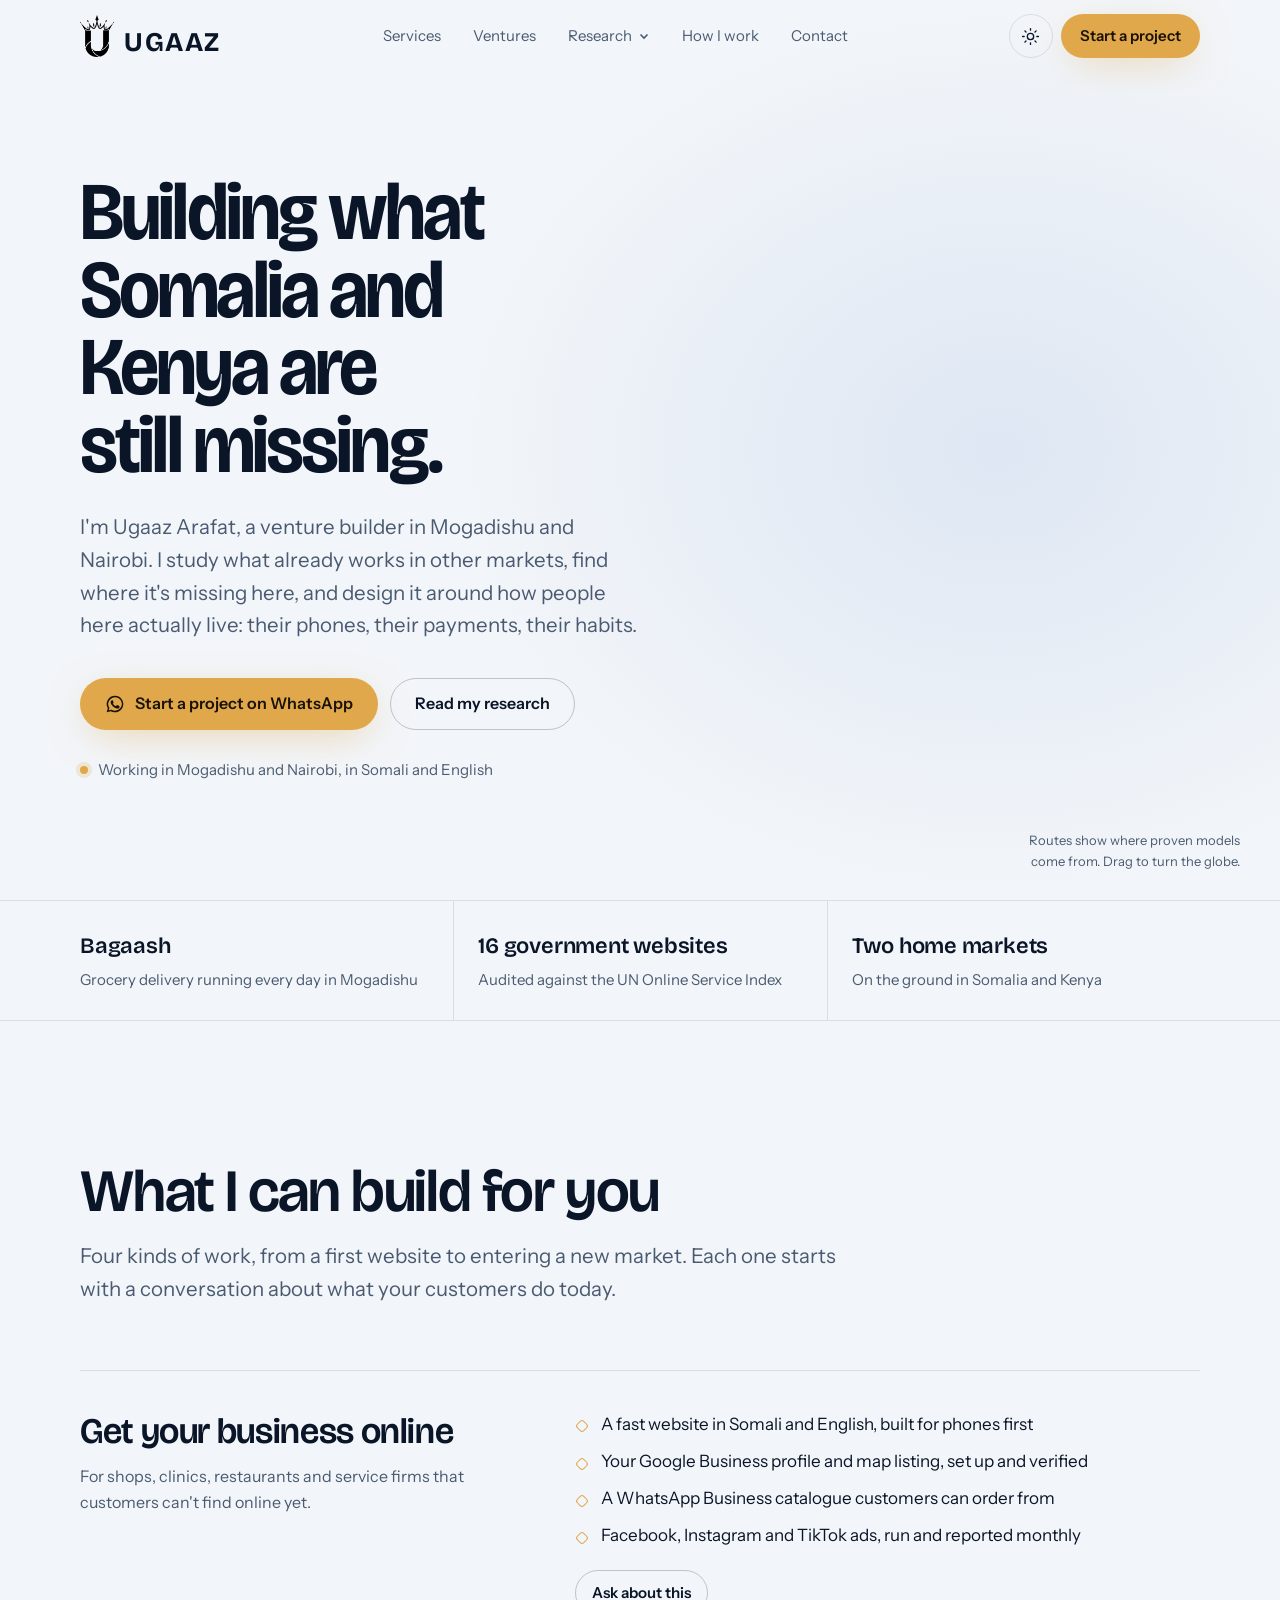
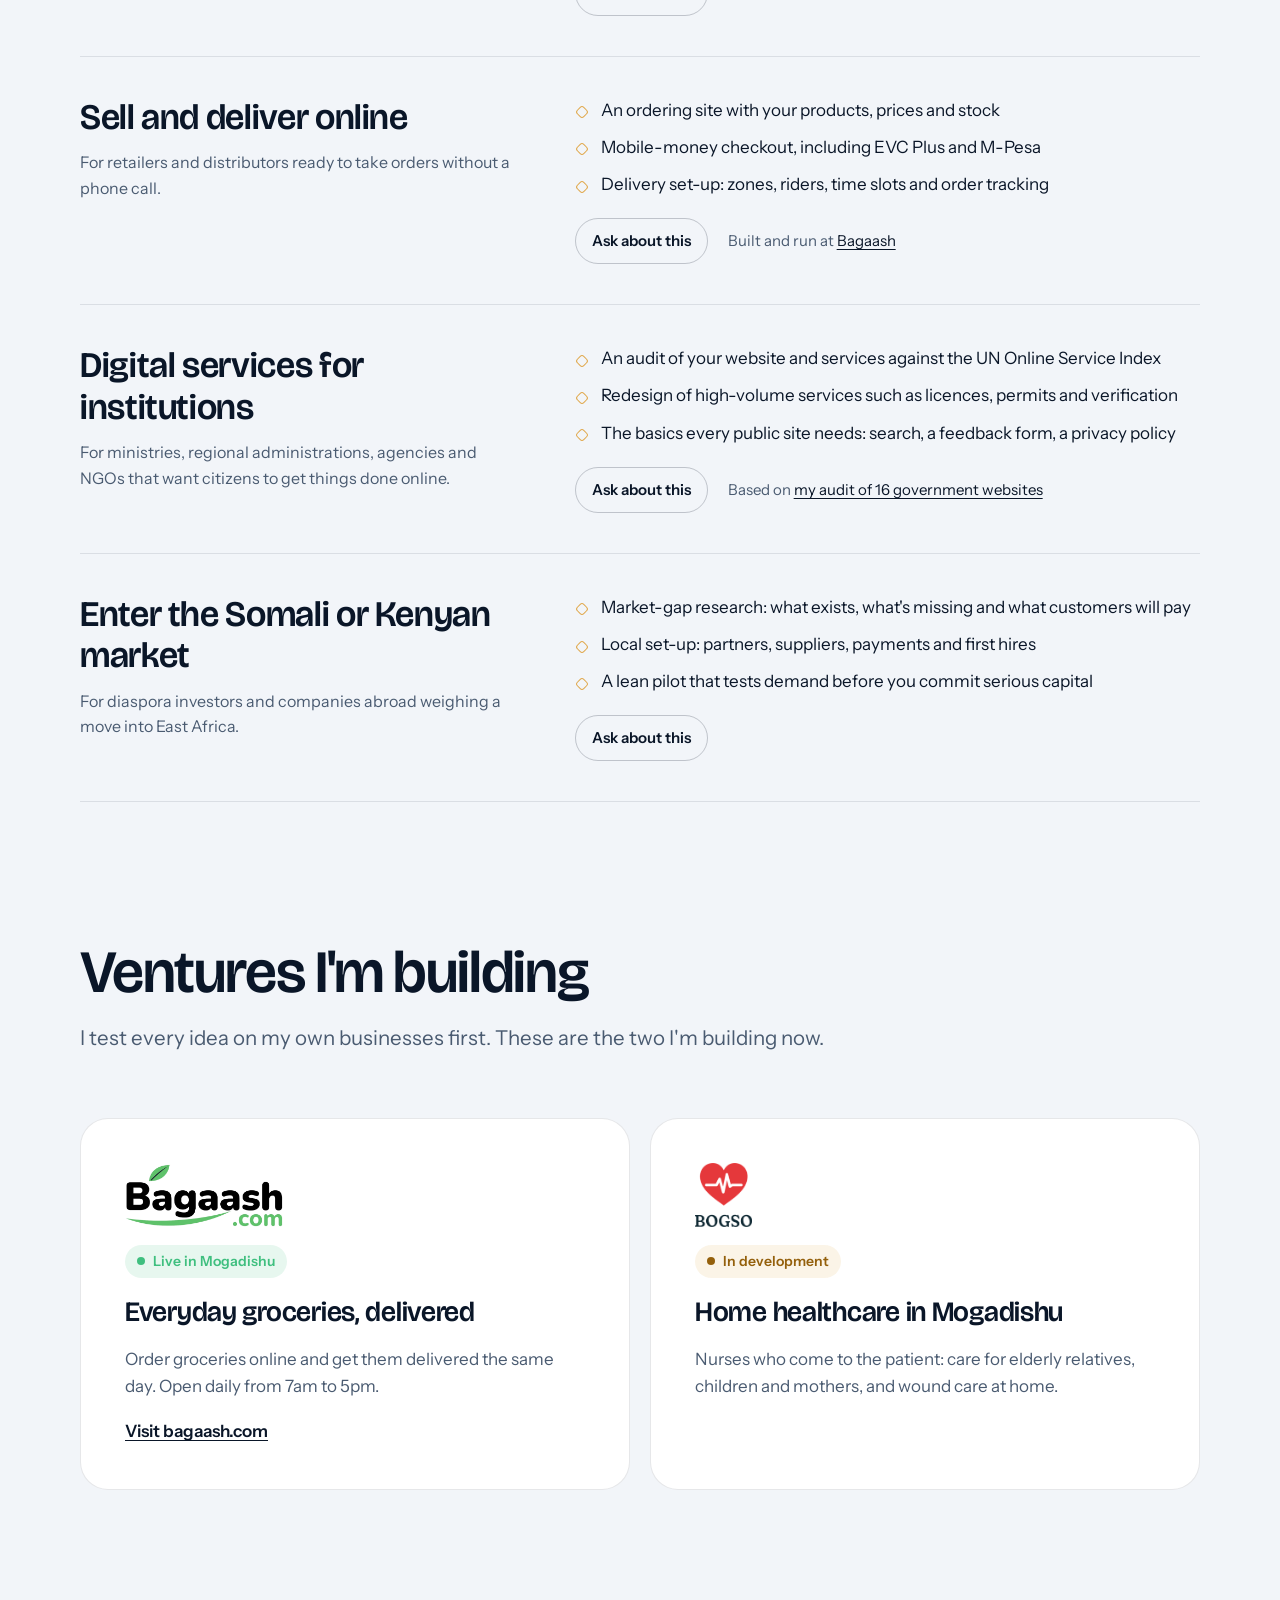
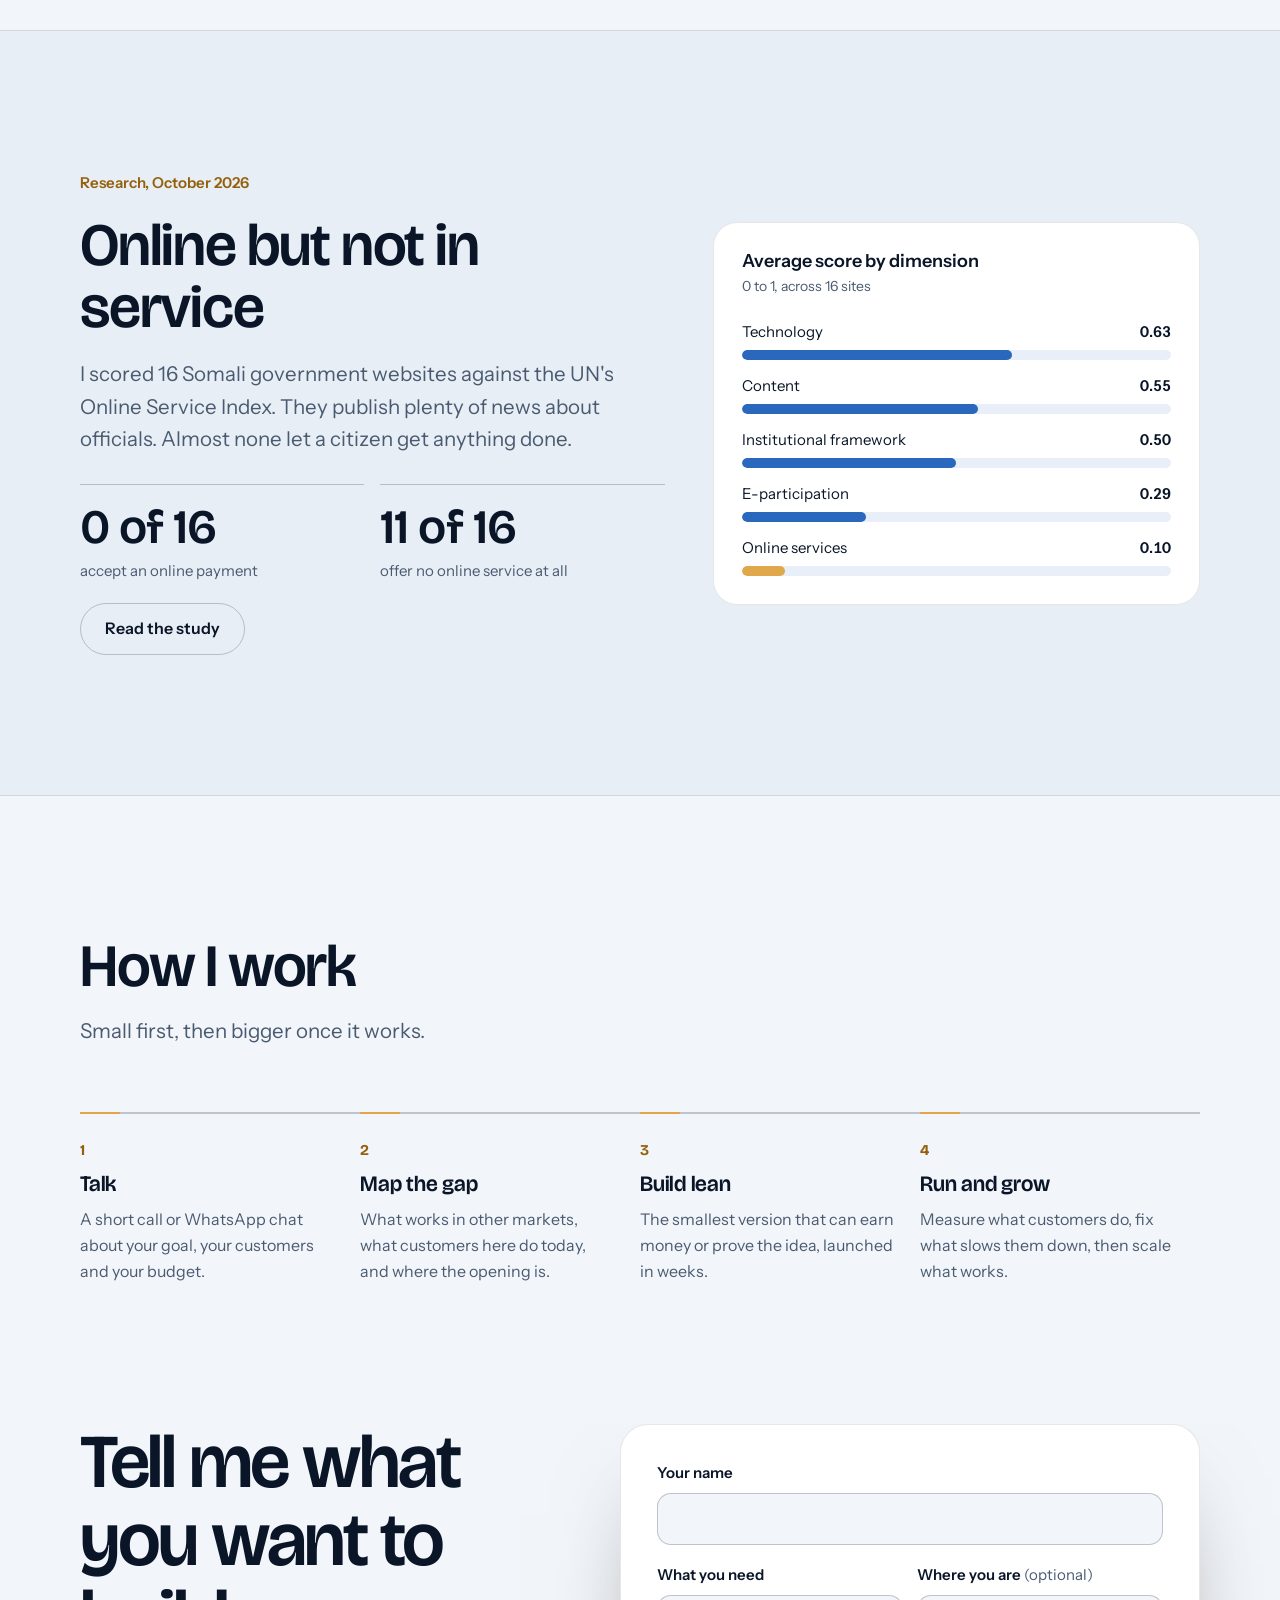
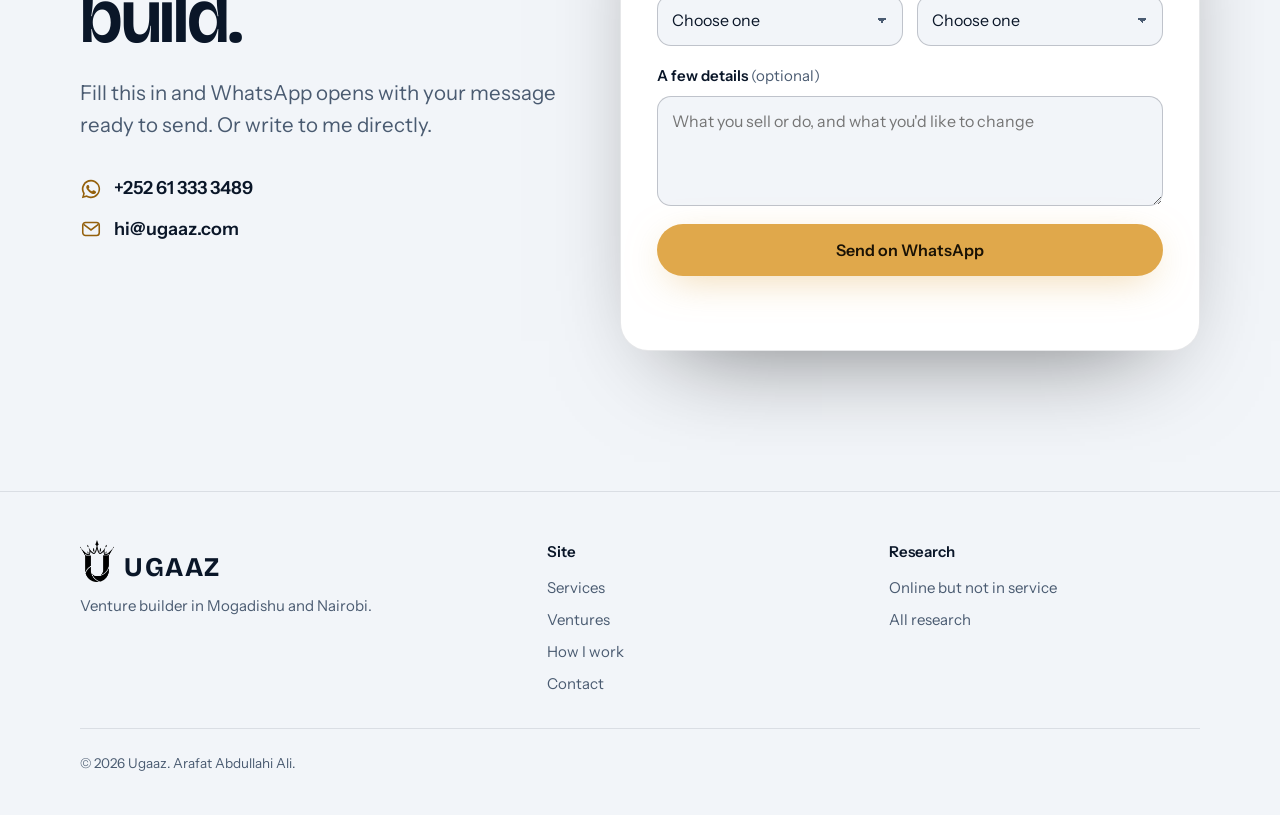
==== index.html @ 2503c441 "ugaaz.com v3: 3D globe landing with WhatsApp CTA and research section Built from scratch: Three.js g" ====
<!doctype html>
<html lang="en">
<head>
  <meta charset="utf-8">
  <meta name="viewport" content="width=device-width, initial-scale=1, viewport-fit=cover">
  <title>Ugaaz Arafat | Venture builder in Somalia and Kenya</title>
  <meta name="description" content="Ugaaz Arafat builds businesses and digital services for Somalia and Kenya: websites, online ordering and mobile-money payments, digital government and market entry. Based in Mogadishu and Nairobi.">
  <link rel="canonical" href="https://ugaaz.com/">
  <meta property="og:type" content="website">
  <meta property="og:url" content="https://ugaaz.com/">
  <meta property="og:title" content="Ugaaz Arafat | Venture builder in Somalia and Kenya">
  <meta property="og:description" content="Building what Somalia and Kenya are still missing.">
  <meta name="theme-color" content="#061224">
  <link rel="icon" href="assets/img/favicon.png" type="image/png">
  <link rel="apple-touch-icon" href="assets/img/apple-touch-icon.png">
  <script>try{var t=localStorage.getItem('ugaaz-theme');if(t==='light'||t==='dark')document.documentElement.dataset.theme=t}catch(e){}</script>
  <link rel="preconnect" href="https://fonts.googleapis.com">
  <link rel="preconnect" href="https://fonts.gstatic.com" crossorigin>
  <link href="https://fonts.googleapis.com/css2?family=Bricolage+Grotesque:opsz,wdth,wght@12..96,75..100,400..800&family=Instrument+Sans:wght@400;500;600&display=swap" rel="stylesheet">
  <link rel="stylesheet" href="assets/css/site.css">
  <link rel="stylesheet" href="assets/css/home.css">
  <link rel="modulepreload" href="assets/js/three.module.min.js">
  <script type="application/ld+json">
  {"@context":"https://schema.org","@type":"Person","name":"Arafat Abdullahi Ali","alternateName":"Ugaaz Arafat","url":"https://ugaaz.com/","email":"mailto:hi@ugaaz.com","jobTitle":"Venture builder","homeLocation":[{"@type":"City","name":"Mogadishu"},{"@type":"City","name":"Nairobi"}]}
  </script>
</head>
<body>
<a class="skip" href="#main">Skip to content</a>

<header class="top">
  <div class="wrap">
    <a class="brand" href="index.html" aria-label="Ugaaz home"><img src="assets/img/mark.png" alt="" width="34" height="43"><span>Ugaaz</span></a>
    <nav class="nav" aria-label="Main">
      <a href="index.html#services">Services</a>
      <a href="index.html#ventures">Ventures</a>
      <div class="dd">
        <button type="button" aria-expanded="false" aria-controls="dd-research">Research
          <svg viewBox="0 0 12 12" fill="none" stroke="currentColor" stroke-width="1.6" aria-hidden="true"><path d="M2.5 4.5 6 8l3.5-3.5"/></svg>
        </button>
        <div class="dd-panel" id="dd-research">
          <a href="research/online-but-not-in-service.html"><strong>Online but not in service</strong><span>How 16 Somali government websites score on the UN framework</span></a>
          <hr>
          <a href="research/index.html"><strong>All research</strong><span>Studies, data and method notes</span></a>
        </div>
      </div>
      <a href="index.html#process">How I work</a>
      <a href="index.html#contact">Contact</a>
      <a class="btn btn-gold mobile-cta" href="#" data-wa>Start a project on WhatsApp</a>
    </nav>
    <div class="top-actions">
      <button class="icon-btn" type="button" data-theme-toggle aria-label="Switch theme">
        <svg class="theme-moon" viewBox="0 0 24 24" fill="none" stroke="currentColor" stroke-width="1.7" stroke-linecap="round" aria-hidden="true"><path d="M20 14.5A8 8 0 0 1 9.5 4a8 8 0 1 0 10.5 10.5Z"/></svg>
        <svg class="theme-sun" viewBox="0 0 24 24" fill="none" stroke="currentColor" stroke-width="1.7" stroke-linecap="round" aria-hidden="true"><circle cx="12" cy="12" r="4"/><path d="M12 2v2M12 20v2M4.9 4.9l1.4 1.4M17.7 17.7l1.4 1.4M2 12h2M20 12h2M4.9 19.1l1.4-1.4M17.7 6.3l1.4-1.4"/></svg>
      </button>
      <a class="btn btn-gold" href="#" data-wa>Start a project</a>
      <button class="icon-btn menu-btn" type="button" aria-label="Open menu" aria-expanded="false">
        <svg viewBox="0 0 24 24" fill="none" stroke="currentColor" stroke-width="1.7" stroke-linecap="round" aria-hidden="true"><path d="M4 8h16M4 16h16"/></svg>
      </button>
    </div>
  </div>
</header>

<main id="main">
  <section class="hero" aria-labelledby="hero-title">
    <div class="wrap">
      <div class="hero-copy">
        <h1 id="hero-title">Building what Somalia and Kenya are still missing.</h1>
        <p class="lede">I'm Ugaaz Arafat, a venture builder in Mogadishu and Nairobi. I study what already works in other markets, find where it's missing here, and design it around how people here actually live: their phones, their payments, their habits.</p>
        <div class="hero-cta">
          <a class="btn btn-gold" href="#" data-wa="Asc Ugaaz, I'd like to start a project.">
            <svg viewBox="0 0 24 24" fill="currentColor" aria-hidden="true"><path d="M12 2a10 10 0 0 0-8.6 15.1L2 22l5-1.3A10 10 0 1 0 12 2Zm0 18.2a8.2 8.2 0 0 1-4.2-1.2l-.3-.2-3 .8.8-2.9-.2-.3A8.2 8.2 0 1 1 12 20.2Zm4.5-6.1c-.2-.1-1.5-.7-1.7-.8-.2-.1-.4-.1-.6.1l-.8 1c-.1.2-.3.2-.5.1a6.7 6.7 0 0 1-3.3-2.9c-.3-.4.3-.4.7-1.4.1-.2 0-.3 0-.4l-.8-1.8c-.2-.5-.4-.4-.6-.4h-.5a1 1 0 0 0-.7.3 3 3 0 0 0-.9 2.2 5.2 5.2 0 0 0 1.1 2.7 11.8 11.8 0 0 0 4.5 4c1.7.7 2.3.8 3.2.6a2.7 2.7 0 0 0 1.8-1.2 2.2 2.2 0 0 0 .1-1.3c0-.1-.2-.2-.4-.3Z"/></svg>
            Start a project on WhatsApp
          </a>
          <a class="btn btn-ghost" href="research/index.html">Read my research</a>
        </div>
        <p class="hero-meta"><span class="dot" aria-hidden="true"></span>Working in Mogadishu and Nairobi, in Somali and English</p>
      </div>
    </div>
    <div class="globe-stage" data-globe>
      <canvas aria-label="Globe showing routes from Dubai, Dhaka, London, Istanbul, Kigali, Guangzhou and Mumbai into Mogadishu and Nairobi" role="img"></canvas>
      <div class="globe-labels" aria-hidden="true"></div>
    </div>
    <p class="globe-hint">Routes show where proven models come from. Drag to turn the globe.</p>
  </section>

  <section class="proof" aria-label="At a glance">
    <div class="wrap">
      <div class="proof-item"><strong>Bagaash</strong><span>Grocery delivery running every day in Mogadishu</span></div>
      <div class="proof-item"><strong>16 government websites</strong><span>Audited against the UN Online Service Index</span></div>
      <div class="proof-item"><strong>Two home markets</strong><span>On the ground in Somalia and Kenya</span></div>
    </div>
  </section>

  <section class="sec" id="services" aria-labelledby="svc-title">
    <div class="wrap">
      <div class="sec-head">
        <h2 id="svc-title">What I can build for you</h2>
        <p class="lede">Four kinds of work, from a first website to entering a new market. Each one starts with a conversation about what your customers do today.</p>
      </div>
      <div class="services">
        <article class="svc">
          <div class="svc-title">
            <h3>Get your business online</h3>
            <p class="svc-for">For shops, clinics, restaurants and service firms that customers can't find online yet.</p>
          </div>
          <div class="svc-body">
            <ul>
              <li>A fast website in Somali and English, built for phones first</li>
              <li>Your Google Business profile and map listing, set up and verified</li>
              <li>A WhatsApp Business catalogue customers can order from</li>
              <li>Facebook, Instagram and TikTok ads, run and reported monthly</li>
            </ul>
            <div class="svc-foot">
              <a class="link-btn" href="#" data-wa="Asc Ugaaz, I'd like to get my business online.">Ask about this</a>
            </div>
          </div>
        </article>
        <article class="svc">
          <div class="svc-title">
            <h3>Sell and deliver online</h3>
            <p class="svc-for">For retailers and distributors ready to take orders without a phone call.</p>
          </div>
          <div class="svc-body">
            <ul>
              <li>An ordering site with your products, prices and stock</li>
              <li>Mobile-money checkout, including EVC Plus and M-Pesa</li>
              <li>Delivery set-up: zones, riders, time slots and order tracking</li>
            </ul>
            <div class="svc-foot">
              <a class="link-btn" href="#" data-wa="Asc Ugaaz, I'd like to start selling and delivering online.">Ask about this</a>
              <span class="svc-proof">Built and run at <a href="https://bagaash.com" target="_blank" rel="noopener">Bagaash</a></span>
            </div>
          </div>
        </article>
        <article class="svc">
          <div class="svc-title">
            <h3>Digital services for institutions</h3>
            <p class="svc-for">For ministries, regional administrations, agencies and NGOs that want citizens to get things done online.</p>
          </div>
          <div class="svc-body">
            <ul>
              <li>An audit of your website and services against the UN Online Service Index</li>
              <li>Redesign of high-volume services such as licences, permits and verification</li>
              <li>The basics every public site needs: search, a feedback form, a privacy policy</li>
            </ul>
            <div class="svc-foot">
              <a class="link-btn" href="#" data-wa="Asc Ugaaz, I'm writing about digital services for our institution.">Ask about this</a>
              <span class="svc-proof">Based on <a href="research/online-but-not-in-service.html">my audit of 16 government websites</a></span>
            </div>
          </div>
        </article>
        <article class="svc">
          <div class="svc-title">
            <h3>Enter the Somali or Kenyan market</h3>
            <p class="svc-for">For diaspora investors and companies abroad weighing a move into East Africa.</p>
          </div>
          <div class="svc-body">
            <ul>
              <li>Market-gap research: what exists, what's missing and what customers will pay</li>
              <li>Local set-up: partners, suppliers, payments and first hires</li>
              <li>A lean pilot that tests demand before you commit serious capital</li>
            </ul>
            <div class="svc-foot">
              <a class="link-btn" href="#" data-wa="Asc Ugaaz, I'm interested in entering the Somali or Kenyan market.">Ask about this</a>
            </div>
          </div>
        </article>
      </div>
    </div>
  </section>

  <section class="sec" id="ventures" aria-labelledby="ven-title" style="padding-top:0">
    <div class="wrap">
      <div class="sec-head">
        <h2 id="ven-title">Ventures I'm building</h2>
        <p class="lede">I test every idea on my own businesses first. These are the two I'm building now.</p>
      </div>
      <div class="ventures">
        <article class="venture">
          <div class="logo">
            <img class="logo-dark" src="assets/img/bagaash-dark.png" alt="Bagaash" width="160" height="64">
            <img class="logo-light" src="assets/img/bagaash-light.png" alt="Bagaash" width="158" height="64">
          </div>
          <span class="status live">Live in Mogadishu</span>
          <h3>Everyday groceries, delivered</h3>
          <p>Order groceries online and get them delivered the same day. Open daily from 7am to 5pm.</p>
          <a class="visit" href="https://bagaash.com" target="_blank" rel="noopener">Visit bagaash.com</a>
        </article>
        <article class="venture">
          <div class="logo">
            <img class="logo-dark" src="assets/img/bogso-dark.png" alt="Bogso" width="57" height="64">
            <img class="logo-light" src="assets/img/bogso-light.png" alt="Bogso" width="57" height="64">
          </div>
          <span class="status dev">In development</span>
          <h3>Home healthcare in Mogadishu</h3>
          <p>Nurses who come to the patient: care for elderly relatives, children and mothers, and wound care at home.</p>
        </article>
      </div>
    </div>
  </section>

  <section class="sec research-band" aria-labelledby="rb-title">
    <div class="wrap rb">
      <div class="rb-copy">
        <p class="kicker">Research, October 2026</p>
        <h2 id="rb-title">Online but not in service</h2>
        <p class="lede">I scored 16 Somali government websites against the UN's Online Service Index. They publish plenty of news about officials. Almost none let a citizen get anything done.</p>
        <div class="rb-facts">
          <div class="rb-fact"><b>0 of 16</b><span>accept an online payment</span></div>
          <div class="rb-fact"><b>11 of 16</b><span>offer no online service at all</span></div>
        </div>
        <div><a class="btn btn-ghost" href="research/online-but-not-in-service.html">Read the study</a></div>
      </div>
      <figure class="rb-chart" aria-labelledby="rb-chart-title">
        <h3 id="rb-chart-title">Average score by dimension</h3>
        <p class="sub">0 to 1, across 16 sites</p>
        <div class="bars">
          <div class="bar"><span>Technology</span><span class="val">0.63</span><div class="track"><div class="fill" style="--v:63%"></div></div></div>
          <div class="bar"><span>Content</span><span class="val">0.55</span><div class="track"><div class="fill" style="--v:55%"></div></div></div>
          <div class="bar"><span>Institutional framework</span><span class="val">0.50</span><div class="track"><div class="fill" style="--v:50%"></div></div></div>
          <div class="bar"><span>E-participation</span><span class="val">0.29</span><div class="track"><div class="fill" style="--v:29%"></div></div></div>
          <div class="bar low"><span>Online services</span><span class="val">0.10</span><div class="track"><div class="fill" style="--v:10%"></div></div></div>
        </div>
      </figure>
    </div>
  </section>

  <section class="sec" id="process" aria-labelledby="pr-title">
    <div class="wrap">
      <div class="sec-head">
        <h2 id="pr-title">How I work</h2>
        <p class="lede">Small first, then bigger once it works.</p>
      </div>
      <ol class="steps">
        <li><h3>Talk</h3><p>A short call or WhatsApp chat about your goal, your customers and your budget.</p></li>
        <li><h3>Map the gap</h3><p>What works in other markets, what customers here do today, and where the opening is.</p></li>
        <li><h3>Build lean</h3><p>The smallest version that can earn money or prove the idea, launched in weeks.</p></li>
        <li><h3>Run and grow</h3><p>Measure what customers do, fix what slows them down, then scale what works.</p></li>
      </ol>
    </div>
  </section>

  <section class="sec contact" id="contact" aria-labelledby="ct-title" style="padding-top:0">
    <div class="wrap contact-grid">
      <div>
        <h2 id="ct-title">Tell me what you want to build.</h2>
        <p class="lede">Fill this in and WhatsApp opens with your message ready to send. Or write to me directly.</p>
        <div class="direct">
          <a href="#" data-wa>
            <svg viewBox="0 0 24 24" fill="currentColor" aria-hidden="true"><path d="M12 2a10 10 0 0 0-8.6 15.1L2 22l5-1.3A10 10 0 1 0 12 2Zm0 18.2a8.2 8.2 0 0 1-4.2-1.2l-.3-.2-3 .8.8-2.9-.2-.3A8.2 8.2 0 1 1 12 20.2Zm4.5-6.1c-.2-.1-1.5-.7-1.7-.8-.2-.1-.4-.1-.6.1l-.8 1c-.1.2-.3.2-.5.1a6.7 6.7 0 0 1-3.3-2.9c-.3-.4.3-.4.7-1.4.1-.2 0-.3 0-.4l-.8-1.8c-.2-.5-.4-.4-.6-.4h-.5a1 1 0 0 0-.7.3 3 3 0 0 0-.9 2.2 5.2 5.2 0 0 0 1.1 2.7 11.8 11.8 0 0 0 4.5 4c1.7.7 2.3.8 3.2.6a2.7 2.7 0 0 0 1.8-1.2 2.2 2.2 0 0 0 .1-1.3c0-.1-.2-.2-.4-.3Z"/></svg>
            +252 61 333 3489
          </a>
          <a href="mailto:hi@ugaaz.com">
            <svg viewBox="0 0 24 24" fill="none" stroke="currentColor" stroke-width="1.7" aria-hidden="true"><rect x="3" y="5" width="18" height="14" rx="3"/><path d="m4 7 8 6 8-6"/></svg>
            hi@ugaaz.com
          </a>
        </div>
      </div>
      <form class="composer" data-composer novalidate>
        <div class="field">
          <label for="f-name">Your name</label>
          <input id="f-name" name="name" autocomplete="name" required>
        </div>
        <div class="row2">
          <div class="field">
            <label for="f-need">What you need</label>
            <select id="f-need" name="need" required>
              <option value="">Choose one</option>
              <option>Getting my business online</option>
              <option>Selling and delivering online</option>
              <option>Digital services for an institution</option>
              <option>Entering the Somali or Kenyan market</option>
              <option>Something else</option>
            </select>
          </div>
          <div class="field">
            <label for="f-where">Where you are <span class="opt">(optional)</span></label>
            <select id="f-where" name="where">
              <option value="">Choose one</option>
              <option>Mogadishu</option>
              <option>Elsewhere in Somalia</option>
              <option>Nairobi</option>
              <option>Elsewhere in Kenya</option>
              <option>Outside East Africa</option>
            </select>
          </div>
        </div>
        <div class="field">
          <label for="f-detail">A few details <span class="opt">(optional)</span></label>
          <textarea id="f-detail" name="detail" placeholder="What you sell or do, and what you'd like to change"></textarea>
        </div>
        <button class="btn btn-gold" type="submit">Send on WhatsApp</button>
        <p class="form-note" role="status" aria-live="polite"></p>
      </form>
    </div>
  </section>
</main>

<footer class="foot">
  <div class="wrap">
    <div>
      <a class="brand" href="index.html"><img src="assets/img/mark.png" alt="" width="34" height="43"><span>Ugaaz</span></a>
      <p>Venture builder in Mogadishu and Nairobi.</p>
    </div>
    <div>
      <h4>Site</h4>
      <ul><li><a href="index.html#services">Services</a></li><li><a href="index.html#ventures">Ventures</a></li><li><a href="index.html#process">How I work</a></li><li><a href="index.html#contact">Contact</a></li></ul>
    </div>
    <div>
      <h4>Research</h4>
      <ul><li><a href="research/online-but-not-in-service.html">Online but not in service</a></li><li><a href="research/index.html">All research</a></li></ul>
    </div>
    <p class="fine">&copy; <span data-year>2026</span> Ugaaz. Arafat Abdullahi Ali.</p>
  </div>
</footer>

<script src="assets/js/site.js"></script>
<script type="module" src="assets/js/globe.js"></script>
</body>
</html>
---- assets/css/site.css ----
/* ugaaz.com — shared styles */
:root {
  --bg: #061224;
  --bg-2: #0a1a31;
  --surface: #0e2240;
  --line: rgba(201, 211, 223, 0.14);
  --line-2: rgba(201, 211, 223, 0.28);
  --text: #eaf0f7;
  --muted: #93a4ba;
  --silver: #c9d3df;
  --blue: #4189dd;
  --blue-soft: rgba(65, 137, 221, 0.16);
  --gold: #e0a84b;
  --gold-ink: #e8b866;
  --on-gold: #1a1205;
  --mark-filter: none;
  --display: "Bricolage Grotesque", "Avenir Next", system-ui, sans-serif;
  --body: "Instrument Sans", system-ui, -apple-system, "Segoe UI", sans-serif;
  --wrap: 1200px;
  --gut: clamp(16px, 4vw, 40px);
  --ease: cubic-bezier(0.2, 0.8, 0.2, 1);
  color-scheme: dark;
}

:root[data-theme="light"] {
  --bg: #f2f5f9;
  --bg-2: #e8eef5;
  --surface: #ffffff;
  --line: rgba(10, 22, 40, 0.1);
  --line-2: rgba(10, 22, 40, 0.22);
  --text: #0a1628;
  --muted: #4a5b71;
  --silver: #5b6b80;
  --blue: #2a68bd;
  --blue-soft: rgba(42, 104, 189, 0.1);
  --gold: #e0a84b;
  --gold-ink: #94600c;
  --on-gold: #1a1205;
  --mark-filter: invert(1);
  color-scheme: light;
}

@media (prefers-color-scheme: light) {
  :root:not([data-theme="dark"]) {
    --bg: #f2f5f9;
    --bg-2: #e8eef5;
    --surface: #ffffff;
    --line: rgba(10, 22, 40, 0.1);
    --line-2: rgba(10, 22, 40, 0.22);
    --text: #0a1628;
    --muted: #4a5b71;
    --silver: #5b6b80;
    --blue: #2a68bd;
    --blue-soft: rgba(42, 104, 189, 0.1);
    --gold-ink: #94600c;
    --mark-filter: invert(1);
    color-scheme: light;
  }
}

*, *::before, *::after { box-sizing: border-box; }
html { -webkit-text-size-adjust: 100%; scroll-behavior: smooth; scroll-padding-top: 88px; }
body {
  margin: 0;
  background: var(--bg);
  color: var(--text);
  font-family: var(--body);
  font-size: 17px;
  line-height: 1.6;
  -webkit-font-smoothing: antialiased;
  overflow-x: hidden;
}
img, svg, canvas { display: block; max-width: 100%; }
a { color: inherit; }
button, input, select, textarea { font: inherit; color: inherit; }
:focus-visible { outline: 2px solid var(--gold); outline-offset: 3px; border-radius: 6px; }
::selection { background: var(--gold); color: var(--on-gold); }

.wrap { width: 100%; max-width: var(--wrap); margin-inline: auto; padding-inline: var(--gut); }
.skip { position: absolute; left: -999px; top: 8px; background: var(--gold); color: var(--on-gold); padding: 8px 14px; border-radius: 8px; z-index: 100; }
.skip:focus { left: 12px; }

h1, h2, h3 { font-family: var(--display); font-weight: 600; line-height: 1.02; letter-spacing: -0.02em; margin: 0; font-variation-settings: "opsz" 96; }
h2 { font-size: clamp(34px, 5vw, 60px); }
h3 { font-size: clamp(22px, 2.4vw, 28px); line-height: 1.15; letter-spacing: -0.01em; }
p { margin: 0; }
.lede { font-size: clamp(18px, 1.6vw, 21px); color: var(--muted); max-width: 58ch; }

/* Buttons */
.btn {
  display: inline-flex; align-items: center; justify-content: center; gap: 10px;
  min-height: 52px; padding: 0 24px; border-radius: 999px;
  font-weight: 600; font-size: 16px; text-decoration: none; cursor: pointer;
  border: 1px solid transparent; transition: transform .25s var(--ease), background .25s, border-color .25s;
  white-space: nowrap;
}
.btn:active { transform: scale(.98); }
.btn-gold { background: var(--gold); color: var(--on-gold); box-shadow: 0 10px 40px -12px rgba(224, 168, 75, .6); }
.btn-gold:hover { background: #ebb860; }
.btn-ghost { border-color: var(--line-2); background: transparent; }
.btn-ghost:hover { border-color: var(--text); }
.btn svg { width: 20px; height: 20px; flex: none; }

/* Header */
.top {
  position: fixed; inset: 0 0 auto 0; z-index: 50;
  transition: background .3s, border-color .3s, backdrop-filter .3s;
  border-bottom: 1px solid transparent;
}
.top.scrolled { background: color-mix(in srgb, var(--bg) 82%, transparent); backdrop-filter: blur(14px); -webkit-backdrop-filter: blur(14px); border-color: var(--line); }
.top .wrap { display: flex; align-items: center; justify-content: space-between; height: 72px; gap: 16px; }
.brand { display: flex; align-items: flex-end; gap: 10px; text-decoration: none; font-family: var(--display); font-weight: 700; font-size: 27px; line-height: 1; letter-spacing: 0.06em; text-transform: uppercase; font-variation-settings: "opsz" 48, "wdth" 100; }
.brand img { width: 34px; height: auto; filter: var(--mark-filter); }
.brand span { padding-bottom: 1px; }
.nav { display: flex; align-items: center; gap: 4px; }
.nav > a:not(.btn), .nav .dd > button {
  text-decoration: none; padding: 10px 14px; border-radius: 999px; font-size: 15px; color: var(--muted);
  background: none; border: 0; cursor: pointer; display: inline-flex; align-items: center; gap: 6px;
}
.nav > a:not(.btn):hover, .nav .dd > button:hover, .nav a[aria-current="page"], .nav .dd.current > button { color: var(--text); }
.dd { position: relative; }
.dd > button svg { width: 12px; height: 12px; transition: transform .2s; }
.dd.open > button svg { transform: rotate(180deg); }
.dd-panel {
  position: absolute; top: calc(100% + 8px); left: 50%; transform: translateX(-50%);
  width: 340px; padding: 8px; border-radius: 18px; background: var(--surface); border: 1px solid var(--line);
  box-shadow: 0 30px 80px -30px rgba(0,0,0,.55); display: none;
}
.dd.open .dd-panel { display: block; }
.dd-panel a { display: block; padding: 12px 14px; border-radius: 12px; text-decoration: none; }
.dd-panel a:hover { background: var(--blue-soft); }
.dd-panel strong { display: block; font-weight: 600; font-size: 15px; line-height: 1.35; }
.dd-panel span { display: block; font-size: 13.5px; color: var(--muted); margin-top: 2px; }
.dd-panel hr { border: 0; border-top: 1px solid var(--line); margin: 6px 8px; }
.top-actions { display: flex; align-items: center; gap: 8px; }
.icon-btn { width: 44px; height: 44px; border-radius: 999px; border: 1px solid var(--line); background: transparent; display: grid; place-items: center; cursor: pointer; }
.icon-btn:hover { border-color: var(--line-2); }
.icon-btn svg { width: 19px; height: 19px; }
.theme-sun { display: none; }
:root[data-theme="light"] .theme-sun { display: block; }
:root[data-theme="light"] .theme-moon { display: none; }
@media (prefers-color-scheme: light) {
  :root:not([data-theme="dark"]) .theme-sun { display: block; }
  :root:not([data-theme="dark"]) .theme-moon { display: none; }
}
.top .btn { min-height: 44px; padding: 0 18px; font-size: 15px; }
.menu-btn { display: none; }

@media (max-width: 900px) {
  .nav { display: none; }
  .menu-btn { display: grid; }
  .top .btn-gold { display: none; }
  .nav.mobile-open {
    display: flex; flex-direction: column; align-items: stretch; gap: 0;
    position: fixed; inset: 72px 0 auto 0; padding: 12px var(--gut) 24px;
    background: var(--bg); border-bottom: 1px solid var(--line);
    max-height: calc(100dvh - 72px); overflow-y: auto;
  }
  .nav.mobile-open > a:not(.btn), .nav.mobile-open .dd > button { font-size: 19px; padding: 14px 4px; color: var(--text); border-radius: 0; border-bottom: 1px solid var(--line); width: 100%; justify-content: space-between; }
  .nav.mobile-open .dd-panel { position: static; transform: none; width: auto; box-shadow: none; border: 0; background: transparent; padding: 4px 0 8px; }
  .nav.mobile-open .mobile-cta { display: flex; margin-top: 18px; }
}
.nav .mobile-cta { display: none; }

/* Sections */
.sec { padding-block: clamp(80px, 11vw, 140px); }
.sec-head { display: grid; gap: 18px; margin-bottom: clamp(40px, 6vw, 64px); max-width: 760px; }

/* Footer */
.foot { border-top: 1px solid var(--line); padding-block: 48px 40px; color: var(--muted); font-size: 15px; }
.foot .wrap { display: grid; grid-template-columns: 1.4fr 1fr 1fr; gap: 32px; }
.foot h4 { margin: 0 0 12px; color: var(--text); font-size: 15px; font-weight: 600; }
.foot ul { list-style: none; margin: 0; padding: 0; display: grid; gap: 8px; }
.foot a { text-decoration: none; }
.foot a:hover { color: var(--text); }
.foot .brand { color: var(--text); margin-bottom: 12px; }
.foot .fine { grid-column: 1 / -1; padding-top: 24px; border-top: 1px solid var(--line); font-size: 13.5px; }
@media (max-width: 720px) { .foot .wrap { grid-template-columns: 1fr 1fr; } .foot .wrap > :first-child { grid-column: 1 / -1; } }

@media (prefers-reduced-motion: reduce) {
  html { scroll-behavior: auto; }
  *, *::before, *::after { animation-duration: .01ms !important; animation-iteration-count: 1 !important; transition-duration: .01ms !important; }
}
---- assets/css/home.css ----
/* Home page */
.hero { position: relative; min-height: 100svh; display: flex; align-items: center; padding-top: 72px; overflow: hidden; isolation: isolate; }
.hero::before {
  content: ""; position: absolute; inset: 0; z-index: -2;
  background:
    radial-gradient(60% 70% at 78% 50%, var(--blue-soft), transparent 70%),
    linear-gradient(180deg, transparent 70%, var(--bg));
}
.hero .wrap { position: relative; z-index: 2; }
.hero-copy { max-width: 560px; padding-block: 48px 64px; }
.hero h1 {
  font-size: clamp(46px, 6.4vw, 88px);
  line-height: 0.95;
  letter-spacing: -0.035em;
  font-variation-settings: "opsz" 96, "wdth" 92;
  font-weight: 650;
  text-wrap: balance;
}
.hero .lede { margin-top: 26px; }
.hero-cta { display: flex; flex-wrap: wrap; gap: 12px; margin-top: 36px; }
.hero-meta { margin-top: 28px; color: var(--muted); font-size: 15px; display: flex; align-items: center; gap: 10px; }
.hero-meta .dot { width: 8px; height: 8px; border-radius: 50%; background: var(--gold); box-shadow: 0 0 0 4px rgba(224,168,75,.2); flex: none; }

.globe-stage {
  position: absolute; z-index: 1;
  top: 50%; right: -13vw; transform: translateY(-50%);
  width: min(64vw, 980px); aspect-ratio: 1;
  cursor: grab;
}
.globe-stage.grabbing { cursor: grabbing; }
.globe-stage canvas { width: 100%; height: 100%; opacity: 0; transition: opacity 1.4s var(--ease); }
.globe-stage.globe-ready canvas { opacity: 1; }
.globe-labels { position: absolute; inset: 0; pointer-events: none; }
.globe-label { position: absolute; left: 0; top: 0; transition: opacity .4s; will-change: transform; }
.globe-label > span {
  position: absolute; top: -13px; white-space: nowrap;
  font-size: 13px; font-weight: 600; padding: 4px 10px; border-radius: 999px;
  background: color-mix(in srgb, var(--bg) 70%, transparent); border: 1px solid var(--line-2);
  backdrop-filter: blur(6px); -webkit-backdrop-filter: blur(6px);
}
.globe-label[data-side="right"] > span { left: 16px; }
.globe-label[data-side="left"] > span { right: 16px; }
.globe-hint { position: absolute; z-index: 2; right: var(--gut); bottom: 28px; font-size: 13px; color: var(--muted); max-width: 240px; text-align: right; }
.globe-off .globe-hint { display: none; }

@media (max-width: 900px) {
  .hero { display: block; min-height: 0; padding-top: 72px; }
  .hero-copy { padding-block: 40px 0; }
  .globe-stage { position: relative; top: auto; right: auto; transform: none; width: calc(100% + 2 * var(--gut)); max-width: 620px; margin: 8px auto 0; left: 0; }
  .globe-hint { position: static; text-align: center; margin: -8px auto 32px; max-width: none; padding-inline: var(--gut); }
}
@media (max-width: 900px) and (min-width: 0) {
  .globe-wrap { margin-inline: calc(-1 * var(--gut)); }
}

/* Proof strip */
.proof { border-block: 1px solid var(--line); }
.proof .wrap { display: grid; grid-template-columns: repeat(3, 1fr); }
.proof-item { padding: 28px 24px 28px 0; display: grid; gap: 4px; }
.proof-item + .proof-item { padding-left: 24px; border-left: 1px solid var(--line); }
.proof-item strong { font-family: var(--display); font-size: 22px; font-weight: 600; letter-spacing: -0.01em; }
.proof-item span { color: var(--muted); font-size: 15px; }
@media (max-width: 760px) {
  .proof .wrap { grid-template-columns: 1fr; }
  .proof-item, .proof-item + .proof-item { padding: 20px 0; border-left: 0; }
  .proof-item + .proof-item { border-top: 1px solid var(--line); }
}

/* Services */
.services { display: grid; }
.svc { display: grid; grid-template-columns: 5fr 7fr; gap: 24px 48px; padding-block: 40px; border-top: 1px solid var(--line); }
.svc:last-child { border-bottom: 1px solid var(--line); }
.svc-title { display: grid; gap: 12px; align-content: start; }
.svc-title h3 { font-size: clamp(26px, 3vw, 36px); }
.svc-for { color: var(--muted); font-size: 16px; max-width: 40ch; }
.svc-body { display: grid; gap: 20px; align-content: start; }
.svc-body ul { list-style: none; margin: 0; padding: 0; display: grid; gap: 10px; }
.svc-body li { position: relative; padding-left: 26px; }
.svc-body li::before { content: ""; position: absolute; left: 2px; top: .62em; width: 10px; height: 10px; border-radius: 3px; border: 1.5px solid var(--gold); transform: rotate(45deg); }
.svc-foot { display: flex; flex-wrap: wrap; align-items: center; gap: 12px 20px; }
.svc-proof { font-size: 15px; color: var(--muted); }
.svc-proof a { color: var(--text); text-underline-offset: 3px; }
.link-btn { display: inline-flex; align-items: center; gap: 8px; font-weight: 600; text-decoration: none; padding: 10px 16px; border-radius: 999px; border: 1px solid var(--line-2); font-size: 15px; }
.link-btn:hover { border-color: var(--gold); color: var(--gold-ink); }
.link-btn svg { width: 18px; height: 18px; }
@media (max-width: 820px) { .svc { grid-template-columns: 1fr; padding-block: 32px; } }

/* Ventures */
.ventures { display: grid; grid-template-columns: 1fr 1fr; gap: 20px; }
.venture {
  position: relative; display: grid; gap: 18px; align-content: start;
  padding: clamp(28px, 4vw, 44px); border-radius: 28px;
  background: var(--surface); border: 1px solid var(--line); overflow: hidden;
}
.venture .logo { height: 64px; display: flex; align-items: center; }
.venture .logo img { max-height: 64px; width: auto; }
.logo-light { display: none !important; }
:root[data-theme="light"] .logo-dark { display: none !important; }
:root[data-theme="light"] .logo-light { display: block !important; }
@media (prefers-color-scheme: light) {
  :root:not([data-theme="dark"]) .logo-dark { display: none !important; }
  :root:not([data-theme="dark"]) .logo-light { display: block !important; }
}
.status { display: inline-flex; align-items: center; gap: 8px; font-size: 14px; font-weight: 600; padding: 5px 12px; border-radius: 999px; width: fit-content; }
.status::before { content: ""; width: 8px; height: 8px; border-radius: 50%; background: currentColor; }
.status.live { color: #3fbf7f; background: rgba(63,191,127,.12); }
.status.dev { color: var(--gold-ink); background: rgba(224,168,75,.13); }
.venture p { color: var(--muted); max-width: 44ch; }
.venture a.visit { font-weight: 600; text-underline-offset: 3px; }
@media (max-width: 760px) { .ventures { grid-template-columns: 1fr; } }

/* Research band */
.research-band { background: var(--bg-2); border-block: 1px solid var(--line); }
.rb { display: grid; grid-template-columns: 6fr 5fr; gap: 48px; align-items: center; }
.rb-copy { display: grid; gap: 20px; }
.rb-copy .kicker { color: var(--gold-ink); font-weight: 600; font-size: 15px; }
.rb-facts { display: grid; grid-template-columns: 1fr 1fr; gap: 16px; margin-top: 8px; }
.rb-fact { padding: 18px 0 0; border-top: 1px solid var(--line-2); }
.rb-fact b { display: block; font-family: var(--display); font-size: clamp(36px, 4vw, 48px); line-height: 1; font-weight: 600; letter-spacing: -0.02em; }
.rb-fact span { display: block; color: var(--muted); font-size: 15px; margin-top: 8px; }
.rb-chart { margin: 0; padding: 28px; border-radius: 24px; background: var(--surface); border: 1px solid var(--line); }
.rb-chart h3 { font-size: 18px; font-family: var(--body); font-weight: 600; letter-spacing: 0; }
.rb-chart .sub { color: var(--muted); font-size: 14px; margin-top: 4px; }
.bars { display: grid; gap: 14px; margin-top: 22px; }
.bar { display: grid; grid-template-columns: 1fr auto; gap: 6px 12px; font-size: 15px; }
.bar .track { grid-column: 1 / -1; height: 10px; border-radius: 999px; background: var(--blue-soft); overflow: hidden; }
.bar .fill { height: 100%; border-radius: inherit; background: var(--blue); width: var(--v); }
.bar.low .fill { background: var(--gold); }
.bar .val { font-variant-numeric: tabular-nums; font-weight: 600; }
@media (max-width: 900px) { .rb { grid-template-columns: 1fr; } }

/* Process */
.steps { list-style: none; margin: 0; padding: 0; display: grid; grid-template-columns: repeat(4, 1fr); gap: 0; counter-reset: s; }
.steps li { counter-increment: s; padding: 24px 24px 0 0; border-top: 2px solid var(--line-2); position: relative; display: grid; gap: 10px; align-content: start; }
.steps li::before { content: counter(s); font-family: var(--display); font-size: 15px; font-weight: 700; color: var(--gold-ink); }
.steps li::after { content: ""; position: absolute; top: -2px; left: 0; width: 40px; height: 2px; background: var(--gold); }
.steps h3 { font-size: 22px; }
.steps p { color: var(--muted); font-size: 16px; }
@media (max-width: 900px) { .steps { grid-template-columns: 1fr 1fr; gap: 32px 24px; } }
@media (max-width: 520px) { .steps { grid-template-columns: 1fr; } }

/* Contact / composer */
.contact { position: relative; overflow: hidden; }
.contact-grid { display: grid; grid-template-columns: 5fr 6fr; gap: 56px; align-items: start; }
.contact h2 { font-size: clamp(40px, 6vw, 76px); letter-spacing: -0.03em; }
.contact .lede { margin-top: 20px; }
.direct { display: grid; gap: 12px; margin-top: 32px; }
.direct a { display: flex; align-items: center; gap: 12px; text-decoration: none; font-weight: 600; font-size: 18px; width: fit-content; }
.direct a:hover { color: var(--gold-ink); }
.direct svg { width: 22px; height: 22px; color: var(--gold-ink); }
.composer { padding: clamp(24px, 3.5vw, 36px); border-radius: 28px; background: var(--surface); border: 1px solid var(--line); display: grid; gap: 18px; box-shadow: 0 40px 100px -50px rgba(0,0,0,.6); }
.field { display: grid; gap: 8px; }
.field label { font-weight: 600; font-size: 15px; }
.field .opt { color: var(--muted); font-weight: 400; }
.field input, .field select, .field textarea {
  width: 100%; min-height: 50px; padding: 12px 14px; border-radius: 14px;
  background: var(--bg); border: 1px solid var(--line-2); font-size: 16px;
}
.field textarea { min-height: 110px; resize: vertical; }
.field select { appearance: none; background-image: linear-gradient(45deg, transparent 50%, var(--muted) 50%), linear-gradient(135deg, var(--muted) 50%, transparent 50%); background-position: calc(100% - 20px) 50%, calc(100% - 15px) 50%; background-size: 5px 5px; background-repeat: no-repeat; padding-right: 40px; }
.field input:focus, .field select:focus, .field textarea:focus { outline: none; border-color: var(--gold); box-shadow: 0 0 0 3px rgba(224,168,75,.2); }
.row2 { display: grid; grid-template-columns: 1fr 1fr; gap: 14px; }
.composer .btn { width: 100%; }
.form-note { font-size: 14px; color: var(--muted); min-height: 1.4em; }
.form-note.err { color: #ef6b5b; }
@media (max-width: 900px) { .contact-grid { grid-template-columns: 1fr; gap: 36px; } }
@media (max-width: 520px) { .row2 { grid-template-columns: 1fr; } }

/* One orchestrated entrance for the hero */
@media (prefers-reduced-motion: no-preference) {
  .hero-copy > * { opacity: 0; transform: translateY(14px); animation: rise .9s var(--ease) forwards; }
  .hero-copy > :nth-child(2) { animation-delay: .12s; }
  .hero-copy > :nth-child(3) { animation-delay: .24s; }
  .hero-copy > :nth-child(4) { animation-delay: .36s; }
}
@keyframes rise { to { opacity: 1; transform: none; } }
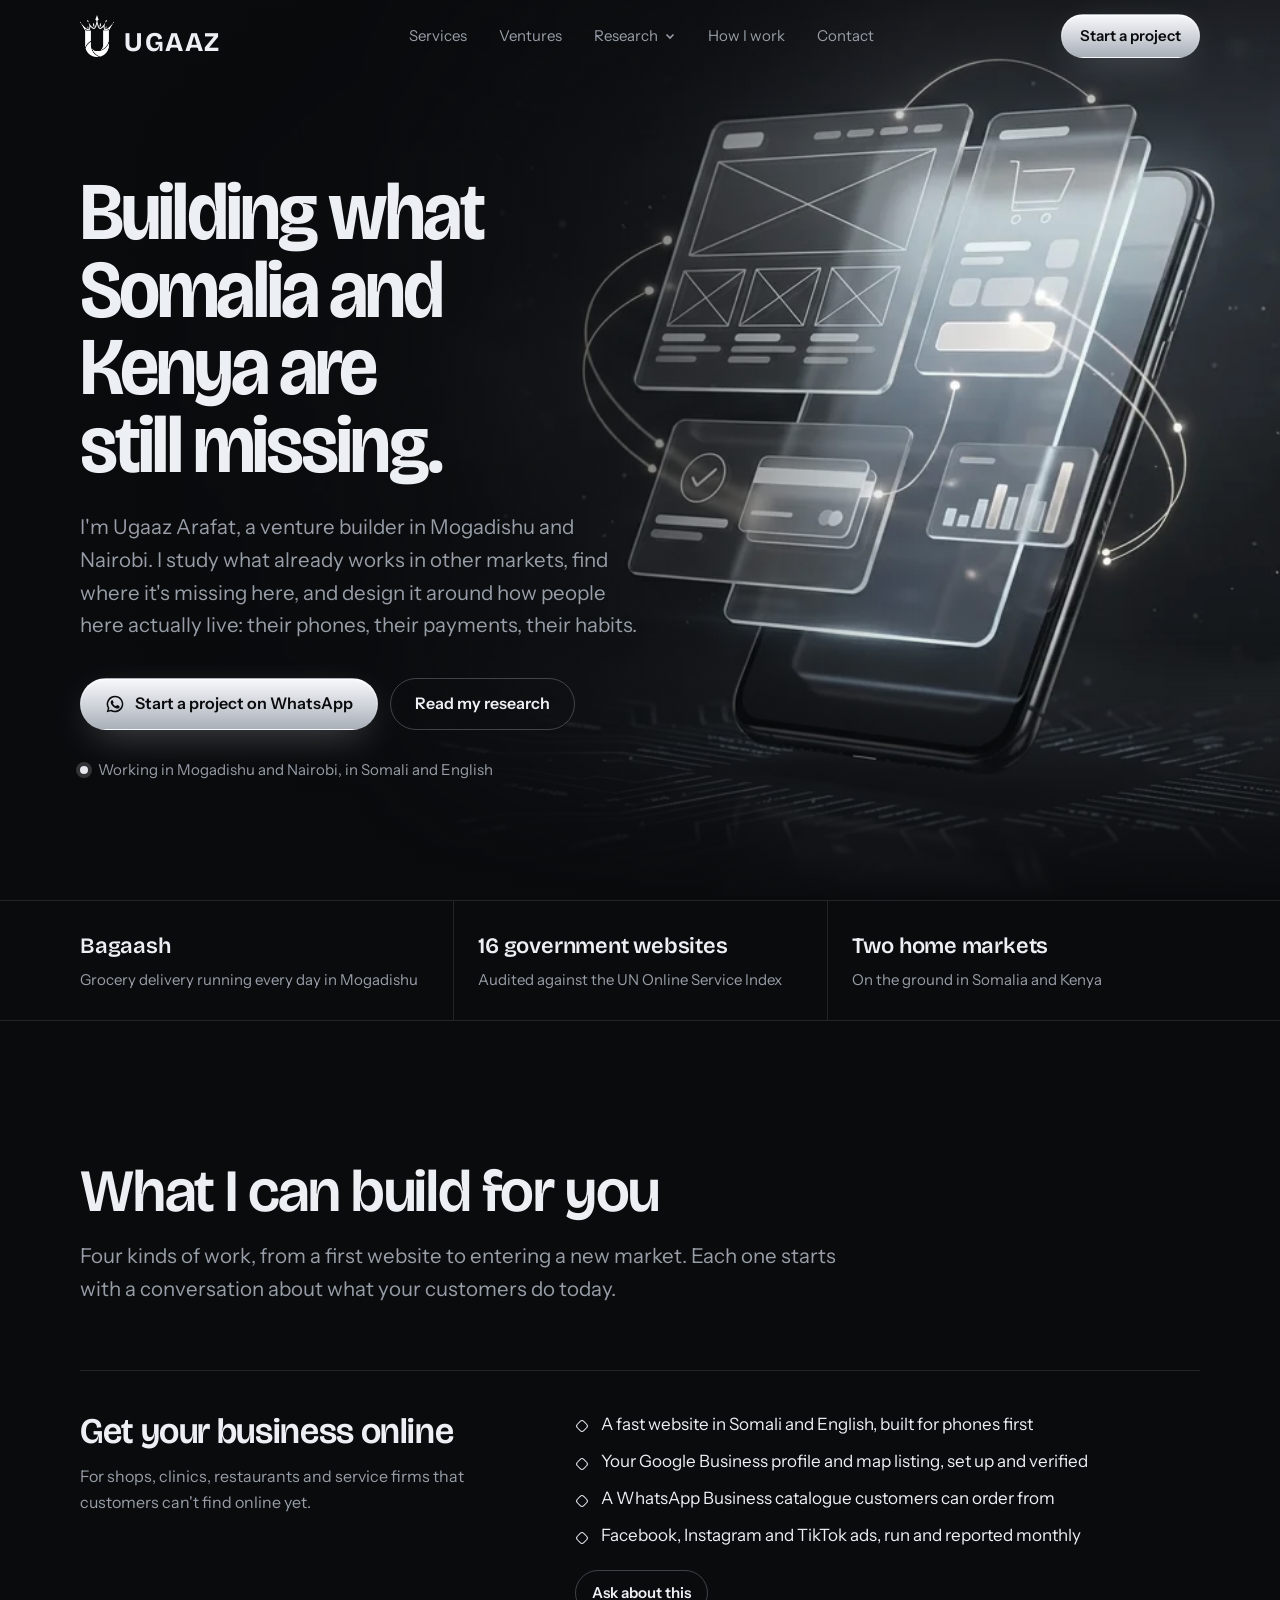
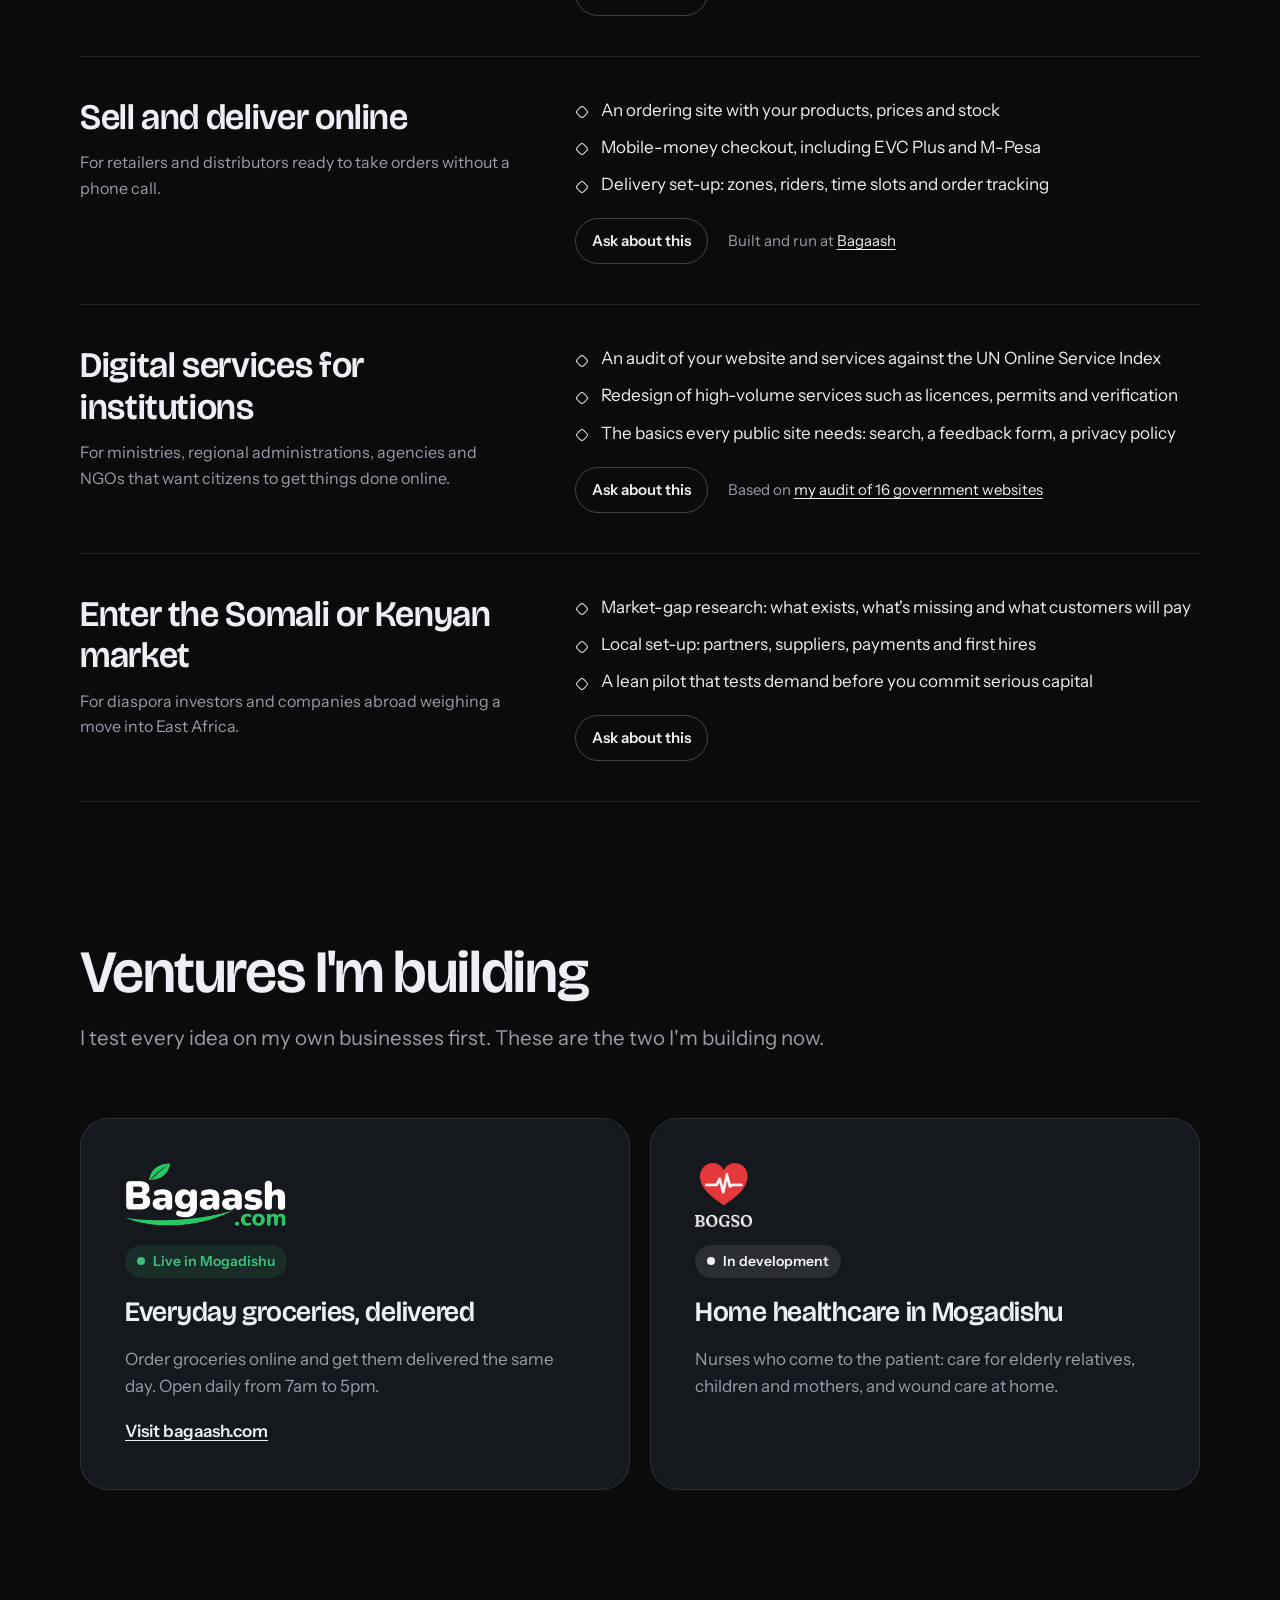
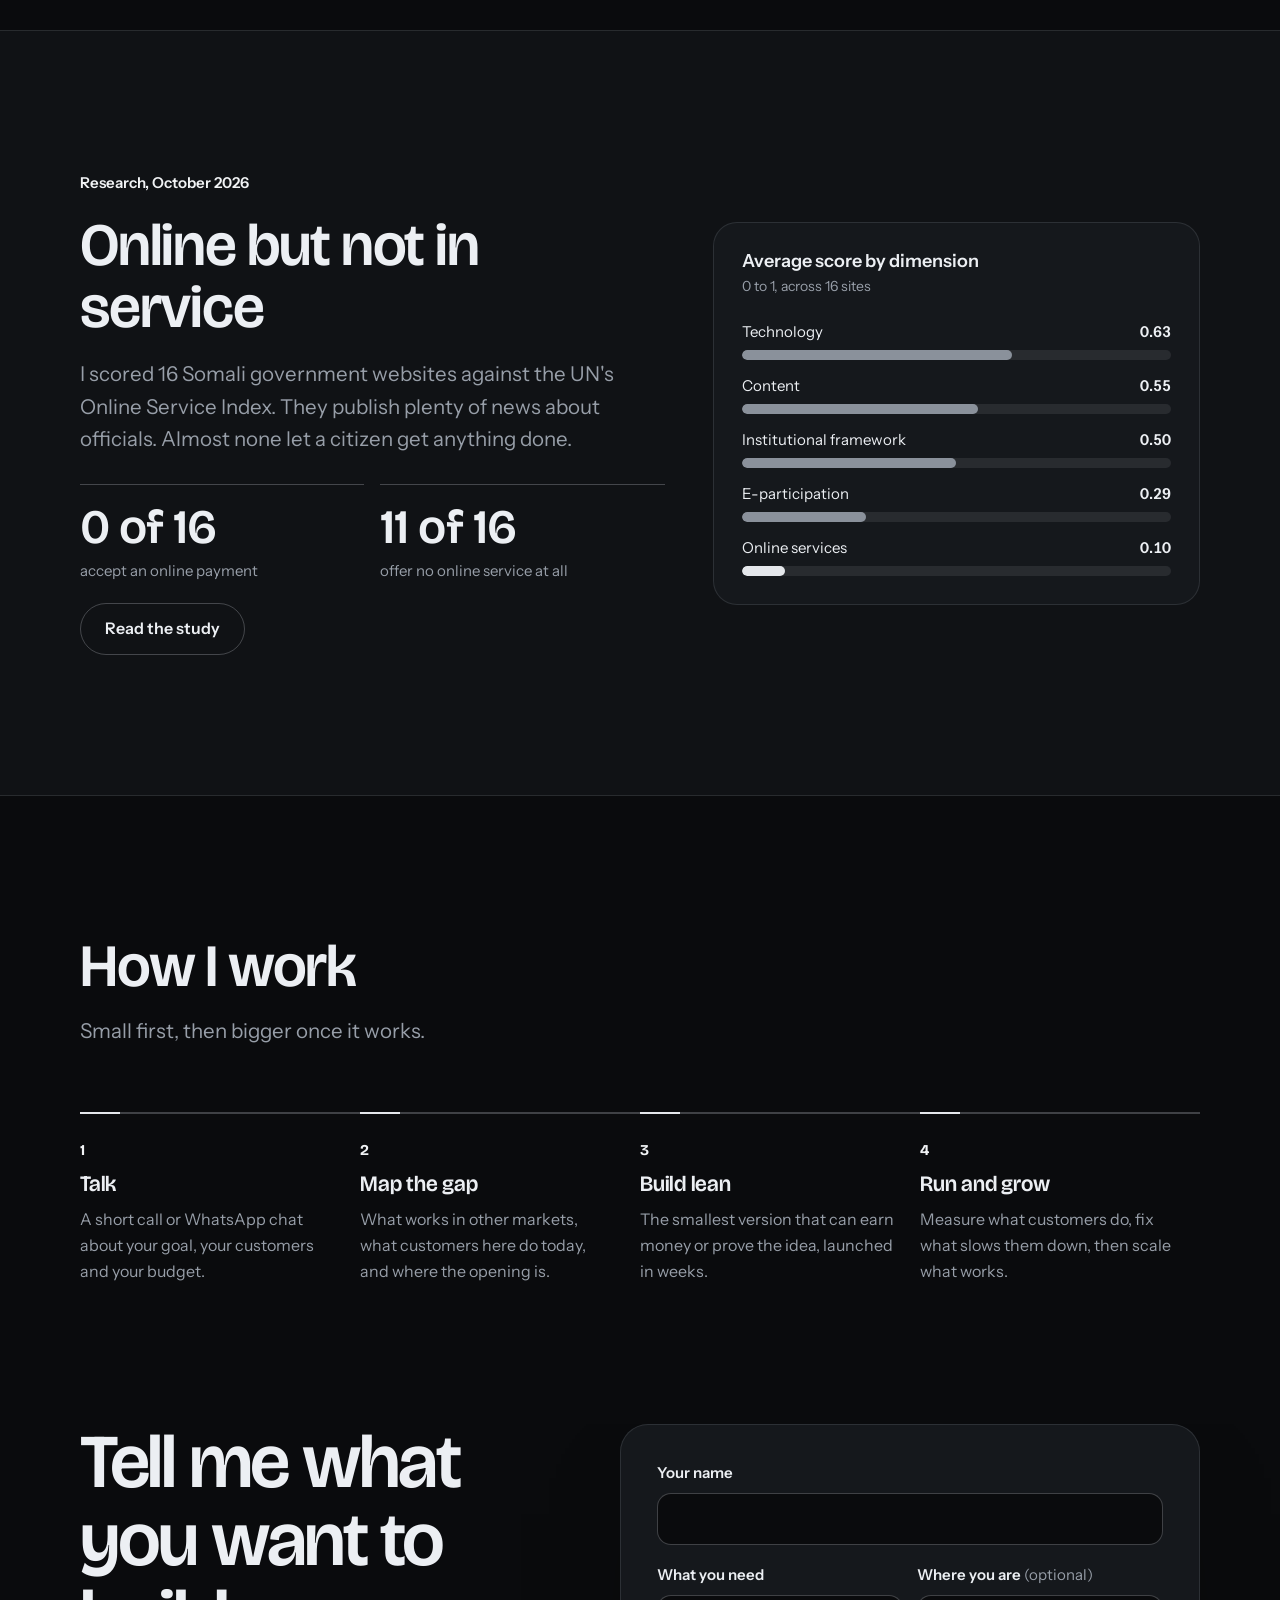
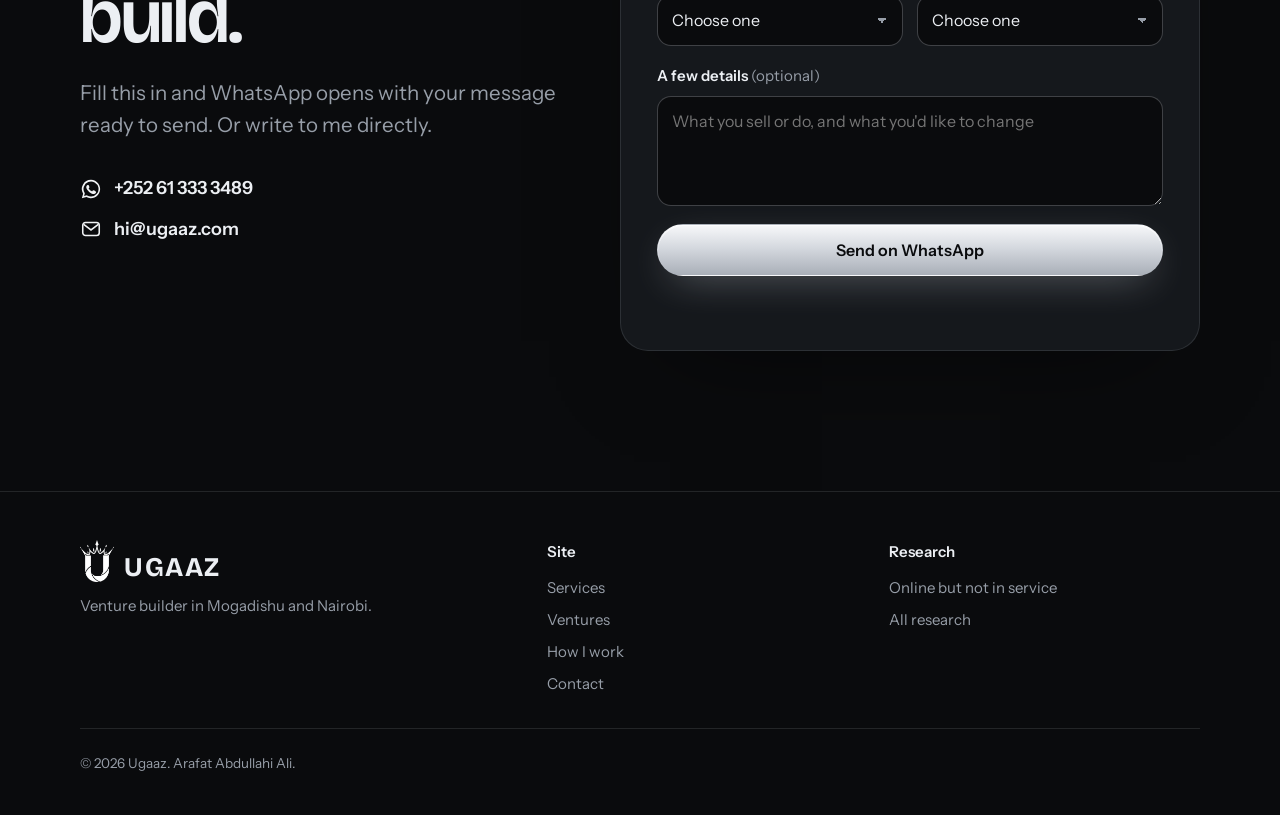
==== commit 439b14b8: "Dark silver theme; replace globe with full-screen hero image - Graphite and brushed-silver palette, " ====
--- a/index.html
+++ b/index.html
@@ -10,16 +10,15 @@
   <meta property="og:url" content="https://ugaaz.com/">
   <meta property="og:title" content="Ugaaz Arafat | Venture builder in Somalia and Kenya">
   <meta property="og:description" content="Building what Somalia and Kenya are still missing.">
-  <meta name="theme-color" content="#061224">
+  <meta name="theme-color" content="#0a0b0d">
   <link rel="icon" href="assets/img/favicon.png" type="image/png">
   <link rel="apple-touch-icon" href="assets/img/apple-touch-icon.png">
-  <script>try{var t=localStorage.getItem('ugaaz-theme');if(t==='light'||t==='dark')document.documentElement.dataset.theme=t}catch(e){}</script>
   <link rel="preconnect" href="https://fonts.googleapis.com">
   <link rel="preconnect" href="https://fonts.gstatic.com" crossorigin>
   <link href="https://fonts.googleapis.com/css2?family=Bricolage+Grotesque:opsz,wdth,wght@12..96,75..100,400..800&family=Instrument+Sans:wght@400;500;600&display=swap" rel="stylesheet">
   <link rel="stylesheet" href="assets/css/site.css">
   <link rel="stylesheet" href="assets/css/home.css">
-  <link rel="modulepreload" href="assets/js/three.module.min.js">
+  <link rel="preload" as="image" href="assets/img/hero.webp">
   <script type="application/ld+json">
   {"@context":"https://schema.org","@type":"Person","name":"Arafat Abdullahi Ali","alternateName":"Ugaaz Arafat","url":"https://ugaaz.com/","email":"mailto:hi@ugaaz.com","jobTitle":"Venture builder","homeLocation":[{"@type":"City","name":"Mogadishu"},{"@type":"City","name":"Nairobi"}]}
   </script>
@@ -45,14 +44,10 @@
       </div>
       <a href="index.html#process">How I work</a>
       <a href="index.html#contact">Contact</a>
-      <a class="btn btn-gold mobile-cta" href="#" data-wa>Start a project on WhatsApp</a>
+      <a class="btn btn-chrome mobile-cta" href="#" data-wa>Start a project on WhatsApp</a>
     </nav>
     <div class="top-actions">
-      <button class="icon-btn" type="button" data-theme-toggle aria-label="Switch theme">
-        <svg class="theme-moon" viewBox="0 0 24 24" fill="none" stroke="currentColor" stroke-width="1.7" stroke-linecap="round" aria-hidden="true"><path d="M20 14.5A8 8 0 0 1 9.5 4a8 8 0 1 0 10.5 10.5Z"/></svg>
-        <svg class="theme-sun" viewBox="0 0 24 24" fill="none" stroke="currentColor" stroke-width="1.7" stroke-linecap="round" aria-hidden="true"><circle cx="12" cy="12" r="4"/><path d="M12 2v2M12 20v2M4.9 4.9l1.4 1.4M17.7 17.7l1.4 1.4M2 12h2M20 12h2M4.9 19.1l1.4-1.4M17.7 6.3l1.4-1.4"/></svg>
-      </button>
-      <a class="btn btn-gold" href="#" data-wa>Start a project</a>
+      <a class="btn btn-chrome" href="#" data-wa>Start a project</a>
       <button class="icon-btn menu-btn" type="button" aria-label="Open menu" aria-expanded="false">
         <svg viewBox="0 0 24 24" fill="none" stroke="currentColor" stroke-width="1.7" stroke-linecap="round" aria-hidden="true"><path d="M4 8h16M4 16h16"/></svg>
       </button>
@@ -67,7 +62,7 @@
         <h1 id="hero-title">Building what Somalia and Kenya are still missing.</h1>
         <p class="lede">I'm Ugaaz Arafat, a venture builder in Mogadishu and Nairobi. I study what already works in other markets, find where it's missing here, and design it around how people here actually live: their phones, their payments, their habits.</p>
         <div class="hero-cta">
-          <a class="btn btn-gold" href="#" data-wa="Asc Ugaaz, I'd like to start a project.">
+          <a class="btn btn-chrome" href="#" data-wa="Asc Ugaaz, I'd like to start a project.">
             <svg viewBox="0 0 24 24" fill="currentColor" aria-hidden="true"><path d="M12 2a10 10 0 0 0-8.6 15.1L2 22l5-1.3A10 10 0 1 0 12 2Zm0 18.2a8.2 8.2 0 0 1-4.2-1.2l-.3-.2-3 .8.8-2.9-.2-.3A8.2 8.2 0 1 1 12 20.2Zm4.5-6.1c-.2-.1-1.5-.7-1.7-.8-.2-.1-.4-.1-.6.1l-.8 1c-.1.2-.3.2-.5.1a6.7 6.7 0 0 1-3.3-2.9c-.3-.4.3-.4.7-1.4.1-.2 0-.3 0-.4l-.8-1.8c-.2-.5-.4-.4-.6-.4h-.5a1 1 0 0 0-.7.3 3 3 0 0 0-.9 2.2 5.2 5.2 0 0 0 1.1 2.7 11.8 11.8 0 0 0 4.5 4c1.7.7 2.3.8 3.2.6a2.7 2.7 0 0 0 1.8-1.2 2.2 2.2 0 0 0 .1-1.3c0-.1-.2-.2-.4-.3Z"/></svg>
             Start a project on WhatsApp
           </a>
@@ -76,11 +71,16 @@
         <p class="hero-meta"><span class="dot" aria-hidden="true"></span>Working in Mogadishu and Nairobi, in Somali and English</p>
       </div>
     </div>
-    <div class="globe-stage" data-globe>
-      <canvas aria-label="Globe showing routes from Dubai, Dhaka, London, Istanbul, Kigali, Guangzhou and Mumbai into Mogadishu and Nairobi" role="img"></canvas>
-      <div class="globe-labels" aria-hidden="true"></div>
-    </div>
-    <p class="globe-hint">Routes show where proven models come from. Drag to turn the globe.</p>
+    <div class="hero-bg" aria-hidden="true">
+      <div class="hero-bg-inner" data-parallax>
+        <img src="assets/img/hero.webp" alt="" width="1376" height="768" fetchpriority="high" data-hero-img>
+        <div class="screen-logo" data-screen-logo hidden>
+          <img src="assets/img/mark.png" alt="">
+          <img src="assets/img/mark.png" alt="">
+          <img src="assets/img/mark.png" alt="">
+        </div>
+      </div>
+    </div>
   </section>
 
   <section class="proof" aria-label="At a glance">
@@ -178,8 +178,7 @@
       <div class="ventures">
         <article class="venture">
           <div class="logo">
-            <img class="logo-dark" src="assets/img/bagaash-dark.png" alt="Bagaash" width="160" height="64">
-            <img class="logo-light" src="assets/img/bagaash-light.png" alt="Bagaash" width="158" height="64">
+            <img src="assets/img/bagaash-dark.png" alt="Bagaash" width="160" height="64">
           </div>
           <span class="status live">Live in Mogadishu</span>
           <h3>Everyday groceries, delivered</h3>
@@ -188,8 +187,7 @@
         </article>
         <article class="venture">
           <div class="logo">
-            <img class="logo-dark" src="assets/img/bogso-dark.png" alt="Bogso" width="57" height="64">
-            <img class="logo-light" src="assets/img/bogso-light.png" alt="Bogso" width="57" height="64">
+            <img src="assets/img/bogso-dark.png" alt="Bogso" width="57" height="64">
           </div>
           <span class="status dev">In development</span>
           <h3>Home healthcare in Mogadishu</h3>
@@ -289,7 +287,7 @@
           <label for="f-detail">A few details <span class="opt">(optional)</span></label>
           <textarea id="f-detail" name="detail" placeholder="What you sell or do, and what you'd like to change"></textarea>
         </div>
-        <button class="btn btn-gold" type="submit">Send on WhatsApp</button>
+        <button class="btn btn-chrome" type="submit">Send on WhatsApp</button>
         <p class="form-note" role="status" aria-live="polite"></p>
       </form>
     </div>
@@ -315,6 +313,6 @@
 </footer>
 
 <script src="assets/js/site.js"></script>
-<script type="module" src="assets/js/globe.js"></script>
+<script src="assets/js/hero.js"></script>
 </body>
 </html>
--- a/assets/css/site.css
+++ b/assets/css/site.css
@@ -1,18 +1,22 @@
-/* ugaaz.com — shared styles */
+/* ugaaz.com — shared styles. Dark only: graphite ground, brushed-silver accents. */
 :root {
-  --bg: #061224;
-  --bg-2: #0a1a31;
-  --surface: #0e2240;
-  --line: rgba(201, 211, 223, 0.14);
-  --line-2: rgba(201, 211, 223, 0.28);
-  --text: #eaf0f7;
-  --muted: #93a4ba;
-  --silver: #c9d3df;
-  --blue: #4189dd;
-  --blue-soft: rgba(65, 137, 221, 0.16);
-  --gold: #e0a84b;
-  --gold-ink: #e8b866;
-  --on-gold: #1a1205;
+  --bg: #0a0b0d;
+  --bg-2: #101215;
+  --surface: #15181c;
+  --line: rgba(214, 219, 226, 0.12);
+  --line-2: rgba(214, 219, 226, 0.26);
+  --text: #eceff3;
+  --muted: #979ea8;
+  --silver: #c9ced6;
+  --steel: #8a919b;
+  --tint: rgba(201, 206, 214, 0.1);
+  --accent: #e4e7eb;
+  --accent-ink: #f1f3f5;
+  --on-accent: #0a0b0d;
+  --chrome: linear-gradient(180deg, #f7f8fa 0%, #d5d9df 45%, #a9afb8 100%);
+  --chart-hi: #f4f6f8;
+  --chart-mid: #9aa1ab;
+  --chart-lo: #5c626b;
   --mark-filter: none;
   --display: "Bricolage Grotesque", "Avenir Next", system-ui, sans-serif;
   --body: "Instrument Sans", system-ui, -apple-system, "Segoe UI", sans-serif;
@@ -20,42 +24,6 @@
   --gut: clamp(16px, 4vw, 40px);
   --ease: cubic-bezier(0.2, 0.8, 0.2, 1);
   color-scheme: dark;
-}
-
-:root[data-theme="light"] {
-  --bg: #f2f5f9;
-  --bg-2: #e8eef5;
-  --surface: #ffffff;
-  --line: rgba(10, 22, 40, 0.1);
-  --line-2: rgba(10, 22, 40, 0.22);
-  --text: #0a1628;
-  --muted: #4a5b71;
-  --silver: #5b6b80;
-  --blue: #2a68bd;
-  --blue-soft: rgba(42, 104, 189, 0.1);
-  --gold: #e0a84b;
-  --gold-ink: #94600c;
-  --on-gold: #1a1205;
-  --mark-filter: invert(1);
-  color-scheme: light;
-}
-
-@media (prefers-color-scheme: light) {
-  :root:not([data-theme="dark"]) {
-    --bg: #f2f5f9;
-    --bg-2: #e8eef5;
-    --surface: #ffffff;
-    --line: rgba(10, 22, 40, 0.1);
-    --line-2: rgba(10, 22, 40, 0.22);
-    --text: #0a1628;
-    --muted: #4a5b71;
-    --silver: #5b6b80;
-    --blue: #2a68bd;
-    --blue-soft: rgba(42, 104, 189, 0.1);
-    --gold-ink: #94600c;
-    --mark-filter: invert(1);
-    color-scheme: light;
-  }
 }
 
 *, *::before, *::after { box-sizing: border-box; }
@@ -73,11 +41,11 @@
 img, svg, canvas { display: block; max-width: 100%; }
 a { color: inherit; }
 button, input, select, textarea { font: inherit; color: inherit; }
-:focus-visible { outline: 2px solid var(--gold); outline-offset: 3px; border-radius: 6px; }
-::selection { background: var(--gold); color: var(--on-gold); }
+:focus-visible { outline: 2px solid var(--accent); outline-offset: 3px; border-radius: 6px; }
+::selection { background: var(--accent); color: var(--on-accent); }
 
 .wrap { width: 100%; max-width: var(--wrap); margin-inline: auto; padding-inline: var(--gut); }
-.skip { position: absolute; left: -999px; top: 8px; background: var(--gold); color: var(--on-gold); padding: 8px 14px; border-radius: 8px; z-index: 100; }
+.skip { position: absolute; left: -999px; top: 8px; background: var(--accent); color: var(--on-accent); padding: 8px 14px; border-radius: 8px; z-index: 100; }
 .skip:focus { left: 12px; }
 
 h1, h2, h3 { font-family: var(--display); font-weight: 600; line-height: 1.02; letter-spacing: -0.02em; margin: 0; font-variation-settings: "opsz" 96; }
@@ -95,8 +63,8 @@
   white-space: nowrap;
 }
 .btn:active { transform: scale(.98); }
-.btn-gold { background: var(--gold); color: var(--on-gold); box-shadow: 0 10px 40px -12px rgba(224, 168, 75, .6); }
-.btn-gold:hover { background: #ebb860; }
+.btn-chrome { background: var(--chrome); color: var(--on-accent); box-shadow: inset 0 1px 0 rgba(255,255,255,.8), 0 12px 40px -14px rgba(220,226,234,.45); }
+.btn-chrome:hover { filter: brightness(1.06); }
 .btn-ghost { border-color: var(--line-2); background: transparent; }
 .btn-ghost:hover { border-color: var(--text); }
 .btn svg { width: 20px; height: 20px; flex: none; }
@@ -128,7 +96,7 @@
 }
 .dd.open .dd-panel { display: block; }
 .dd-panel a { display: block; padding: 12px 14px; border-radius: 12px; text-decoration: none; }
-.dd-panel a:hover { background: var(--blue-soft); }
+.dd-panel a:hover { background: var(--tint); }
 .dd-panel strong { display: block; font-weight: 600; font-size: 15px; line-height: 1.35; }
 .dd-panel span { display: block; font-size: 13.5px; color: var(--muted); margin-top: 2px; }
 .dd-panel hr { border: 0; border-top: 1px solid var(--line); margin: 6px 8px; }
@@ -136,20 +104,13 @@
 .icon-btn { width: 44px; height: 44px; border-radius: 999px; border: 1px solid var(--line); background: transparent; display: grid; place-items: center; cursor: pointer; }
 .icon-btn:hover { border-color: var(--line-2); }
 .icon-btn svg { width: 19px; height: 19px; }
-.theme-sun { display: none; }
-:root[data-theme="light"] .theme-sun { display: block; }
-:root[data-theme="light"] .theme-moon { display: none; }
-@media (prefers-color-scheme: light) {
-  :root:not([data-theme="dark"]) .theme-sun { display: block; }
-  :root:not([data-theme="dark"]) .theme-moon { display: none; }
-}
 .top .btn { min-height: 44px; padding: 0 18px; font-size: 15px; }
 .menu-btn { display: none; }
 
 @media (max-width: 900px) {
   .nav { display: none; }
   .menu-btn { display: grid; }
-  .top .btn-gold { display: none; }
+  .top .btn-chrome { display: none; }
   .nav.mobile-open {
     display: flex; flex-direction: column; align-items: stretch; gap: 0;
     position: fixed; inset: 72px 0 auto 0; padding: 12px var(--gut) 24px;
--- a/assets/css/home.css
+++ b/assets/css/home.css
@@ -1,9 +1,8 @@
 /* Home page */
 .hero { position: relative; min-height: 100svh; display: flex; align-items: center; padding-top: 72px; overflow: hidden; isolation: isolate; }
 .hero::before {
-  content: ""; position: absolute; inset: 0; z-index: -2;
+  content: ""; position: absolute; inset: 0; z-index: -2; display: none;
   background:
-    radial-gradient(60% 70% at 78% 50%, var(--blue-soft), transparent 70%),
     linear-gradient(180deg, transparent 70%, var(--bg));
 }
 .hero .wrap { position: relative; z-index: 2; }
@@ -19,38 +18,55 @@
 .hero .lede { margin-top: 26px; }
 .hero-cta { display: flex; flex-wrap: wrap; gap: 12px; margin-top: 36px; }
 .hero-meta { margin-top: 28px; color: var(--muted); font-size: 15px; display: flex; align-items: center; gap: 10px; }
-.hero-meta .dot { width: 8px; height: 8px; border-radius: 50%; background: var(--gold); box-shadow: 0 0 0 4px rgba(224,168,75,.2); flex: none; }
+.hero-meta .dot { width: 8px; height: 8px; border-radius: 50%; background: var(--accent); box-shadow: 0 0 0 4px rgba(228,231,235,.18); flex: none; }
 
-.globe-stage {
-  position: absolute; z-index: 1;
-  top: 50%; right: -13vw; transform: translateY(-50%);
-  width: min(64vw, 980px); aspect-ratio: 1;
-  cursor: grab;
+.hero-bg { position: absolute; inset: 0; z-index: -1; overflow: hidden; }
+.hero-bg-inner { position: absolute; inset: -6% 0 -6% 0; will-change: transform; }
+.hero-bg-inner > img { width: 100%; height: 100%; object-fit: cover; object-position: 78% 50%; }
+.hero-bg::after {
+  content: ""; position: absolute; inset: 0;
+  background:
+    linear-gradient(90deg, var(--bg) 0%, rgba(10,11,13,.92) 28%, rgba(10,11,13,.45) 52%, rgba(10,11,13,0) 72%),
+    linear-gradient(180deg, rgba(10,11,13,.55) 0%, rgba(10,11,13,0) 18%, rgba(10,11,13,0) 70%, var(--bg) 100%);
 }
-.globe-stage.grabbing { cursor: grabbing; }
-.globe-stage canvas { width: 100%; height: 100%; opacity: 0; transition: opacity 1.4s var(--ease); }
-.globe-stage.globe-ready canvas { opacity: 1; }
-.globe-labels { position: absolute; inset: 0; pointer-events: none; }
-.globe-label { position: absolute; left: 0; top: 0; transition: opacity .4s; will-change: transform; }
-.globe-label > span {
-  position: absolute; top: -13px; white-space: nowrap;
-  font-size: 13px; font-weight: 600; padding: 4px 10px; border-radius: 999px;
-  background: color-mix(in srgb, var(--bg) 70%, transparent); border: 1px solid var(--line-2);
-  backdrop-filter: blur(6px); -webkit-backdrop-filter: blur(6px);
+
+/* Silver glitching logo, placed on a screen inside the hero image */
+.screen-logo { position: absolute; display: grid; place-items: center; overflow: hidden; background: #050607; }
+.screen-logo::after { content: ""; position: absolute; inset: 0; background: repeating-linear-gradient(0deg, rgba(255,255,255,.05) 0 1px, transparent 1px 3px); mix-blend-mode: screen; pointer-events: none; }
+.screen-logo img { grid-area: 1 / 1; width: 46%; height: auto; filter: brightness(.86) contrast(1.15) drop-shadow(0 0 10px rgba(220,226,234,.55)); }
+.screen-logo img:nth-child(2), .screen-logo img:nth-child(3) { opacity: .8; mix-blend-mode: screen; }
+@media (prefers-reduced-motion: no-preference) {
+  .screen-logo img:nth-child(1) { animation: g-base 3.2s steps(1) infinite; }
+  .screen-logo img:nth-child(2) { animation: g-slice-a 3.2s steps(1) infinite; filter: brightness(1.1) drop-shadow(-3px 0 0 rgba(255,255,255,.6)); }
+  .screen-logo img:nth-child(3) { animation: g-slice-b 3.2s steps(1) infinite; filter: brightness(.6) drop-shadow(3px 0 0 rgba(160,168,180,.8)); }
 }
-.globe-label[data-side="right"] > span { left: 16px; }
-.globe-label[data-side="left"] > span { right: 16px; }
-.globe-hint { position: absolute; z-index: 2; right: var(--gut); bottom: 28px; font-size: 13px; color: var(--muted); max-width: 240px; text-align: right; }
-.globe-off .globe-hint { display: none; }
+@media (prefers-reduced-motion: reduce) { .screen-logo img:nth-child(n+2) { display: none; } }
+@keyframes g-base { 0%, 100% { transform: none; opacity: 1; } 62% { transform: translateX(-2%) skewX(-4deg); } 64% { transform: none; } 80% { opacity: .55; } 81% { opacity: 1; } }
+@keyframes g-slice-a {
+  0%, 58%, 100% { clip-path: inset(100% 0 0 0); transform: none; }
+  60% { clip-path: inset(20% 0 62% 0); transform: translateX(-9%); }
+  62% { clip-path: inset(58% 0 26% 0); transform: translateX(7%); }
+  64% { clip-path: inset(8% 0 80% 0); transform: translateX(-4%); }
+  66% { clip-path: inset(100% 0 0 0); }
+  88% { clip-path: inset(40% 0 44% 0); transform: translateX(5%); }
+  90% { clip-path: inset(100% 0 0 0); }
+}
+@keyframes g-slice-b {
+  0%, 59%, 100% { clip-path: inset(100% 0 0 0); transform: none; }
+  61% { clip-path: inset(70% 0 12% 0); transform: translateX(8%); }
+  63% { clip-path: inset(32% 0 52% 0); transform: translateX(-10%); }
+  65% { clip-path: inset(100% 0 0 0); }
+  89% { clip-path: inset(12% 0 70% 0); transform: translateX(-6%); }
+  91% { clip-path: inset(100% 0 0 0); }
+}
 
 @media (max-width: 900px) {
-  .hero { display: block; min-height: 0; padding-top: 72px; }
-  .hero-copy { padding-block: 40px 0; }
-  .globe-stage { position: relative; top: auto; right: auto; transform: none; width: calc(100% + 2 * var(--gut)); max-width: 620px; margin: 8px auto 0; left: 0; }
-  .globe-hint { position: static; text-align: center; margin: -8px auto 32px; max-width: none; padding-inline: var(--gut); }
-}
-@media (max-width: 900px) and (min-width: 0) {
-  .globe-wrap { margin-inline: calc(-1 * var(--gut)); }
+  .hero { display: flex; align-items: flex-end; min-height: 100svh; padding-top: 72px; }
+  .hero-copy { padding-block: 40px 48px; }
+  .hero-bg-inner > img { object-position: 82% 30%; }
+  .hero-bg::after {
+    background: linear-gradient(180deg, rgba(10,11,13,.35) 0%, rgba(10,11,13,.2) 30%, rgba(10,11,13,.85) 55%, var(--bg) 78%);
+  }
 }
 
 /* Proof strip */
@@ -76,12 +92,12 @@
 .svc-body { display: grid; gap: 20px; align-content: start; }
 .svc-body ul { list-style: none; margin: 0; padding: 0; display: grid; gap: 10px; }
 .svc-body li { position: relative; padding-left: 26px; }
-.svc-body li::before { content: ""; position: absolute; left: 2px; top: .62em; width: 10px; height: 10px; border-radius: 3px; border: 1.5px solid var(--gold); transform: rotate(45deg); }
+.svc-body li::before { content: ""; position: absolute; left: 2px; top: .62em; width: 10px; height: 10px; border-radius: 3px; border: 1.5px solid var(--accent); transform: rotate(45deg); }
 .svc-foot { display: flex; flex-wrap: wrap; align-items: center; gap: 12px 20px; }
 .svc-proof { font-size: 15px; color: var(--muted); }
 .svc-proof a { color: var(--text); text-underline-offset: 3px; }
 .link-btn { display: inline-flex; align-items: center; gap: 8px; font-weight: 600; text-decoration: none; padding: 10px 16px; border-radius: 999px; border: 1px solid var(--line-2); font-size: 15px; }
-.link-btn:hover { border-color: var(--gold); color: var(--gold-ink); }
+.link-btn:hover { border-color: var(--accent); color: var(--accent-ink); }
 .link-btn svg { width: 18px; height: 18px; }
 @media (max-width: 820px) { .svc { grid-template-columns: 1fr; padding-block: 32px; } }
 
@@ -94,17 +110,10 @@
 }
 .venture .logo { height: 64px; display: flex; align-items: center; }
 .venture .logo img { max-height: 64px; width: auto; }
-.logo-light { display: none !important; }
-:root[data-theme="light"] .logo-dark { display: none !important; }
-:root[data-theme="light"] .logo-light { display: block !important; }
-@media (prefers-color-scheme: light) {
-  :root:not([data-theme="dark"]) .logo-dark { display: none !important; }
-  :root:not([data-theme="dark"]) .logo-light { display: block !important; }
-}
 .status { display: inline-flex; align-items: center; gap: 8px; font-size: 14px; font-weight: 600; padding: 5px 12px; border-radius: 999px; width: fit-content; }
 .status::before { content: ""; width: 8px; height: 8px; border-radius: 50%; background: currentColor; }
 .status.live { color: #3fbf7f; background: rgba(63,191,127,.12); }
-.status.dev { color: var(--gold-ink); background: rgba(224,168,75,.13); }
+.status.dev { color: var(--accent-ink); background: rgba(228,231,235,.1); }
 .venture p { color: var(--muted); max-width: 44ch; }
 .venture a.visit { font-weight: 600; text-underline-offset: 3px; }
 @media (max-width: 760px) { .ventures { grid-template-columns: 1fr; } }
@@ -113,7 +122,7 @@
 .research-band { background: var(--bg-2); border-block: 1px solid var(--line); }
 .rb { display: grid; grid-template-columns: 6fr 5fr; gap: 48px; align-items: center; }
 .rb-copy { display: grid; gap: 20px; }
-.rb-copy .kicker { color: var(--gold-ink); font-weight: 600; font-size: 15px; }
+.rb-copy .kicker { color: var(--accent-ink); font-weight: 600; font-size: 15px; }
 .rb-facts { display: grid; grid-template-columns: 1fr 1fr; gap: 16px; margin-top: 8px; }
 .rb-fact { padding: 18px 0 0; border-top: 1px solid var(--line-2); }
 .rb-fact b { display: block; font-family: var(--display); font-size: clamp(36px, 4vw, 48px); line-height: 1; font-weight: 600; letter-spacing: -0.02em; }
@@ -123,17 +132,17 @@
 .rb-chart .sub { color: var(--muted); font-size: 14px; margin-top: 4px; }
 .bars { display: grid; gap: 14px; margin-top: 22px; }
 .bar { display: grid; grid-template-columns: 1fr auto; gap: 6px 12px; font-size: 15px; }
-.bar .track { grid-column: 1 / -1; height: 10px; border-radius: 999px; background: var(--blue-soft); overflow: hidden; }
-.bar .fill { height: 100%; border-radius: inherit; background: var(--blue); width: var(--v); }
-.bar.low .fill { background: var(--gold); }
+.bar .track { grid-column: 1 / -1; height: 10px; border-radius: 999px; background: var(--tint); overflow: hidden; }
+.bar .fill { height: 100%; border-radius: inherit; background: var(--steel); width: var(--v); }
+.bar.low .fill { background: var(--accent); }
 .bar .val { font-variant-numeric: tabular-nums; font-weight: 600; }
 @media (max-width: 900px) { .rb { grid-template-columns: 1fr; } }
 
 /* Process */
 .steps { list-style: none; margin: 0; padding: 0; display: grid; grid-template-columns: repeat(4, 1fr); gap: 0; counter-reset: s; }
 .steps li { counter-increment: s; padding: 24px 24px 0 0; border-top: 2px solid var(--line-2); position: relative; display: grid; gap: 10px; align-content: start; }
-.steps li::before { content: counter(s); font-family: var(--display); font-size: 15px; font-weight: 700; color: var(--gold-ink); }
-.steps li::after { content: ""; position: absolute; top: -2px; left: 0; width: 40px; height: 2px; background: var(--gold); }
+.steps li::before { content: counter(s); font-family: var(--display); font-size: 15px; font-weight: 700; color: var(--accent-ink); }
+.steps li::after { content: ""; position: absolute; top: -2px; left: 0; width: 40px; height: 2px; background: var(--accent); }
 .steps h3 { font-size: 22px; }
 .steps p { color: var(--muted); font-size: 16px; }
 @media (max-width: 900px) { .steps { grid-template-columns: 1fr 1fr; gap: 32px 24px; } }
@@ -146,8 +155,8 @@
 .contact .lede { margin-top: 20px; }
 .direct { display: grid; gap: 12px; margin-top: 32px; }
 .direct a { display: flex; align-items: center; gap: 12px; text-decoration: none; font-weight: 600; font-size: 18px; width: fit-content; }
-.direct a:hover { color: var(--gold-ink); }
-.direct svg { width: 22px; height: 22px; color: var(--gold-ink); }
+.direct a:hover { color: var(--accent-ink); }
+.direct svg { width: 22px; height: 22px; color: var(--accent-ink); }
 .composer { padding: clamp(24px, 3.5vw, 36px); border-radius: 28px; background: var(--surface); border: 1px solid var(--line); display: grid; gap: 18px; box-shadow: 0 40px 100px -50px rgba(0,0,0,.6); }
 .field { display: grid; gap: 8px; }
 .field label { font-weight: 600; font-size: 15px; }
@@ -158,11 +167,12 @@
 }
 .field textarea { min-height: 110px; resize: vertical; }
 .field select { appearance: none; background-image: linear-gradient(45deg, transparent 50%, var(--muted) 50%), linear-gradient(135deg, var(--muted) 50%, transparent 50%); background-position: calc(100% - 20px) 50%, calc(100% - 15px) 50%; background-size: 5px 5px; background-repeat: no-repeat; padding-right: 40px; }
-.field input:focus, .field select:focus, .field textarea:focus { outline: none; border-color: var(--gold); box-shadow: 0 0 0 3px rgba(224,168,75,.2); }
+.field input:focus, .field select:focus, .field textarea:focus { outline: none; border-color: var(--accent); box-shadow: 0 0 0 3px rgba(228,231,235,.18); }
 .row2 { display: grid; grid-template-columns: 1fr 1fr; gap: 14px; }
 .composer .btn { width: 100%; }
 .form-note { font-size: 14px; color: var(--muted); min-height: 1.4em; }
 .form-note.err { color: #ef6b5b; }
+.form-note a { color: var(--accent-ink); font-weight: 600; text-underline-offset: 3px; }
 @media (max-width: 900px) { .contact-grid { grid-template-columns: 1fr; gap: 36px; } }
 @media (max-width: 520px) { .row2 { grid-template-columns: 1fr; } }
 
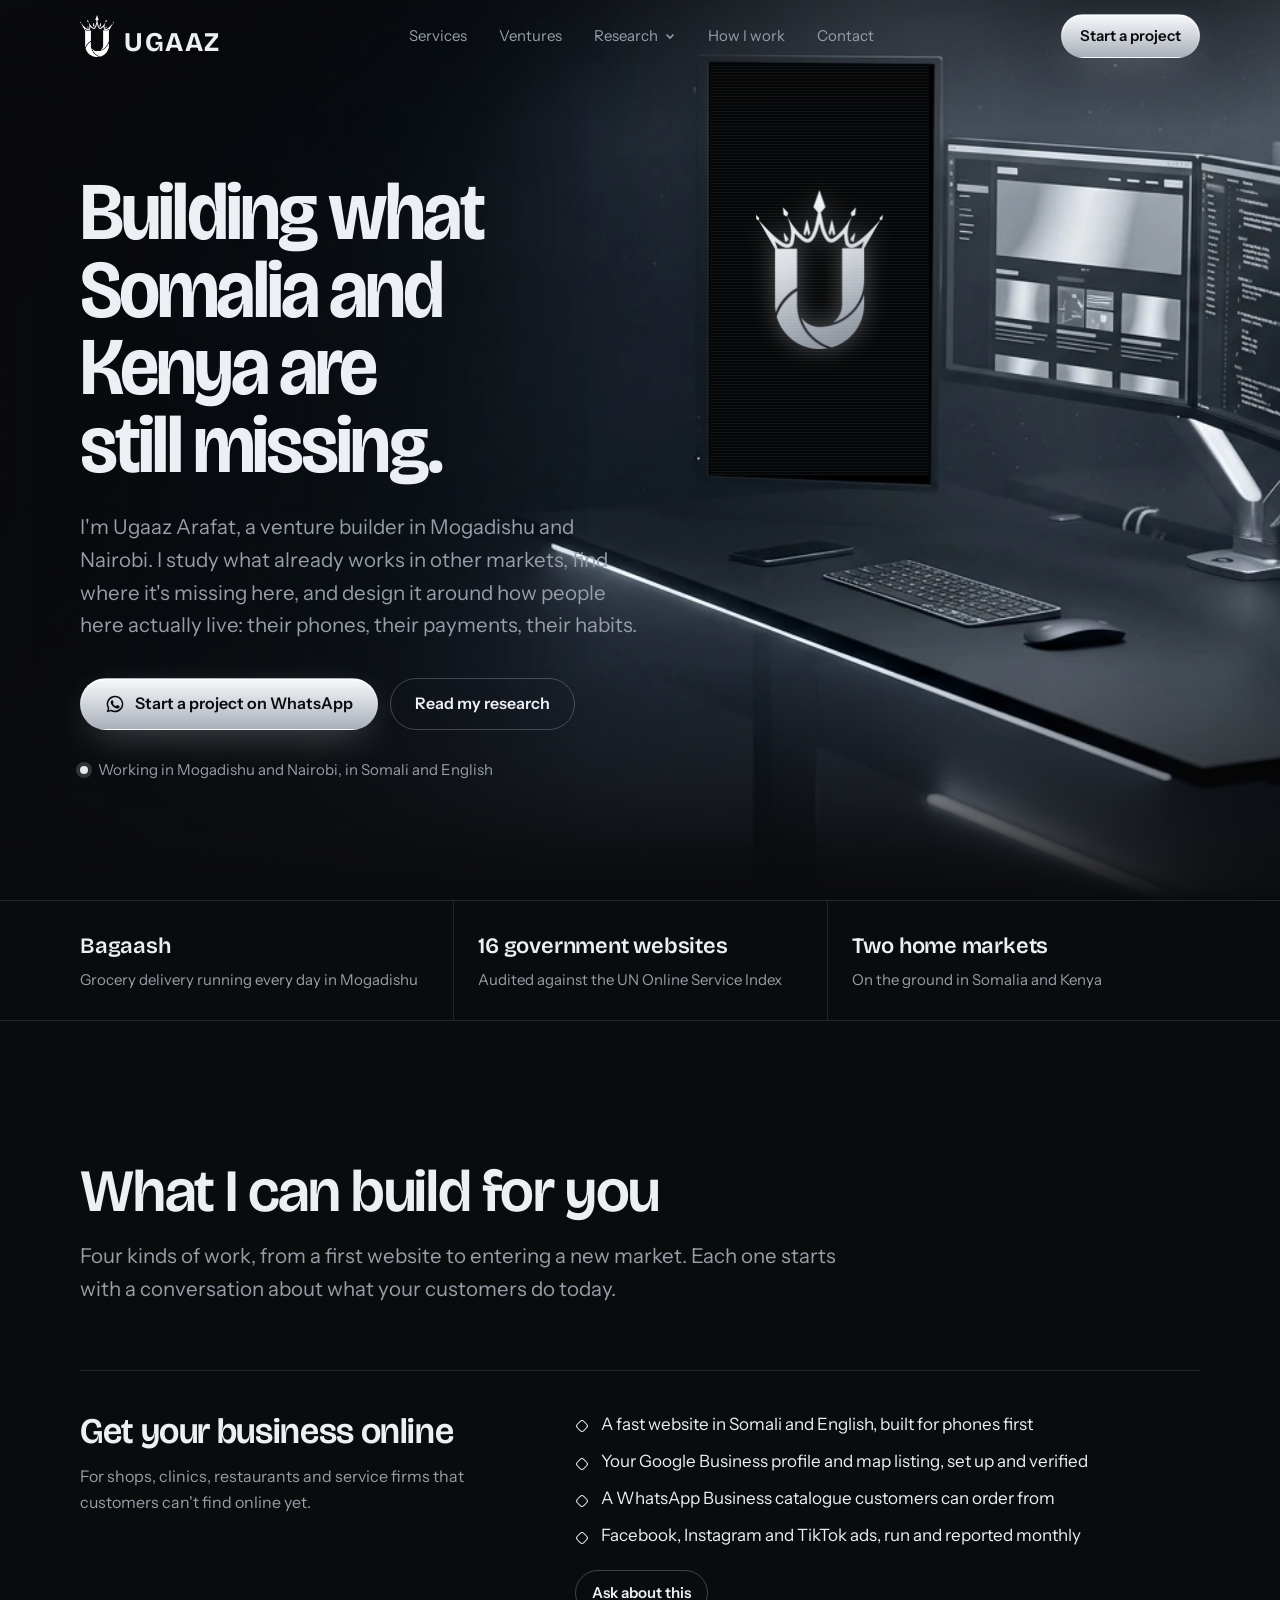
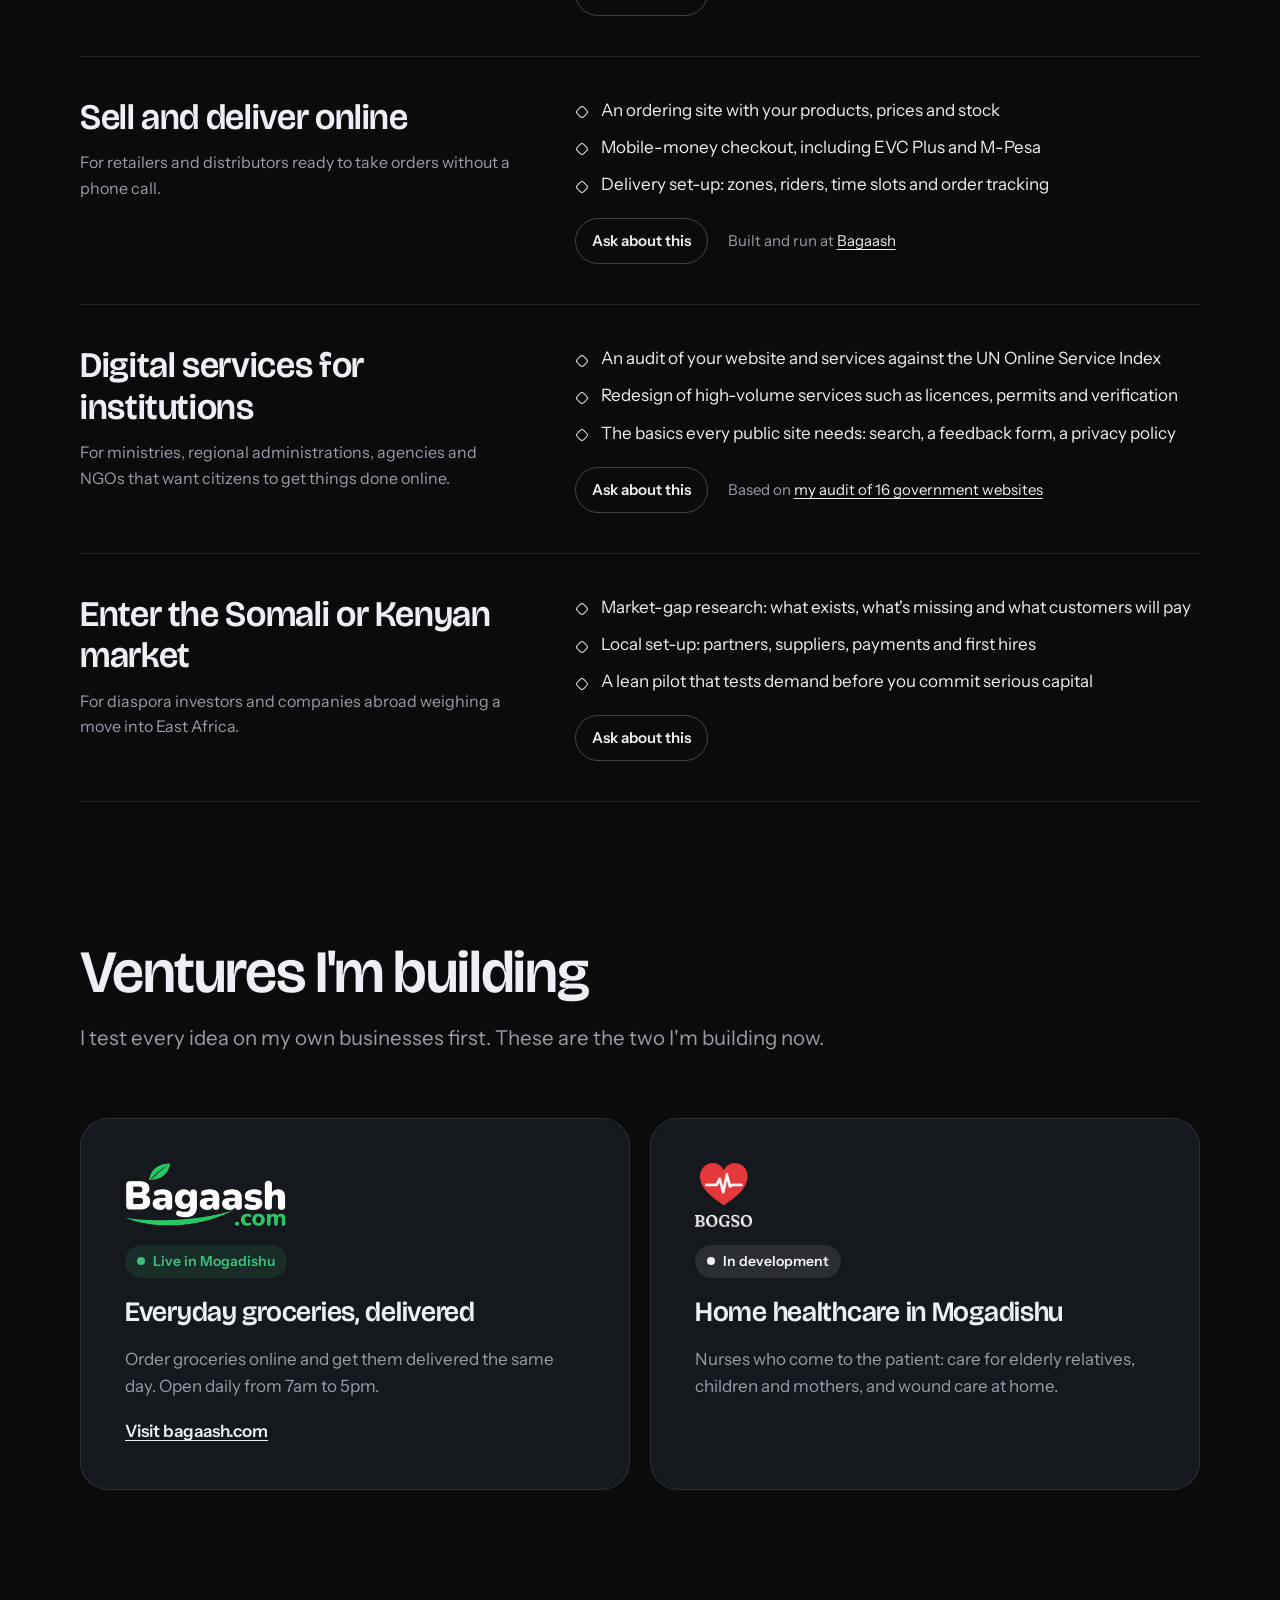
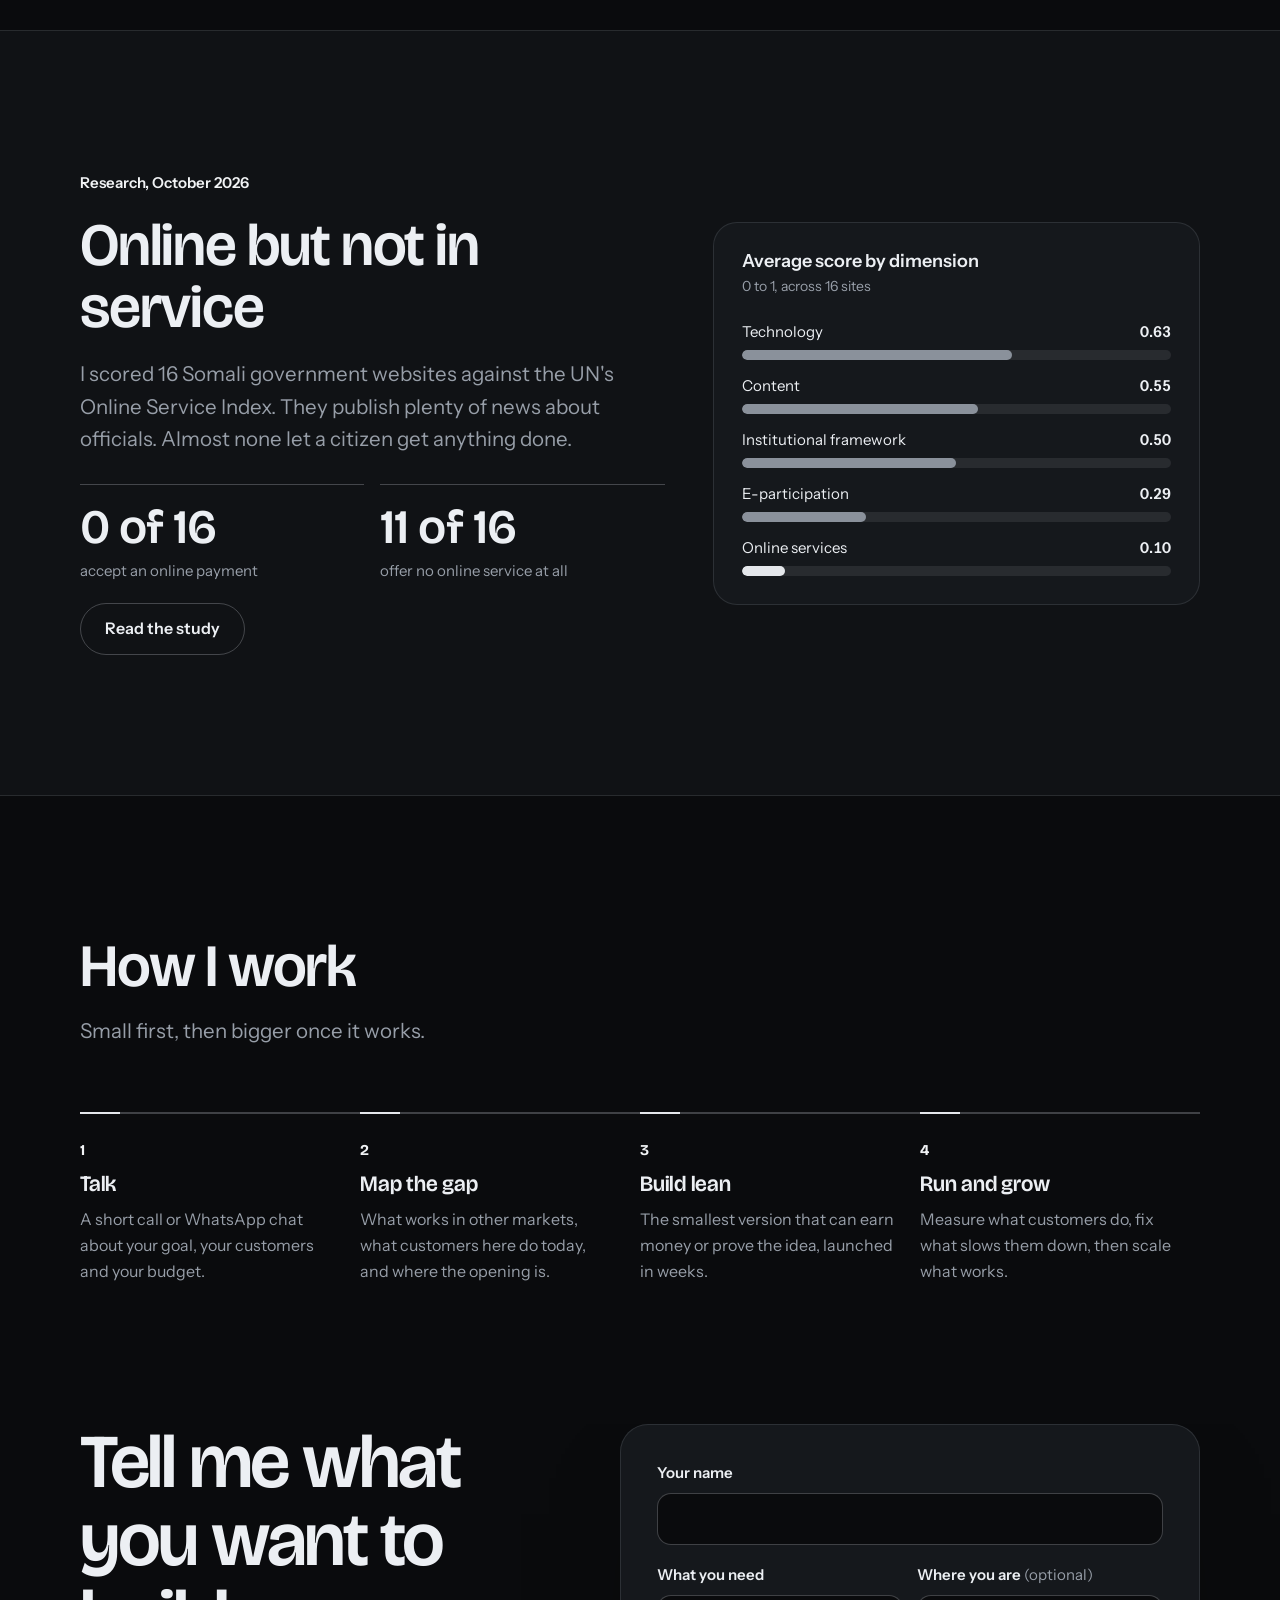
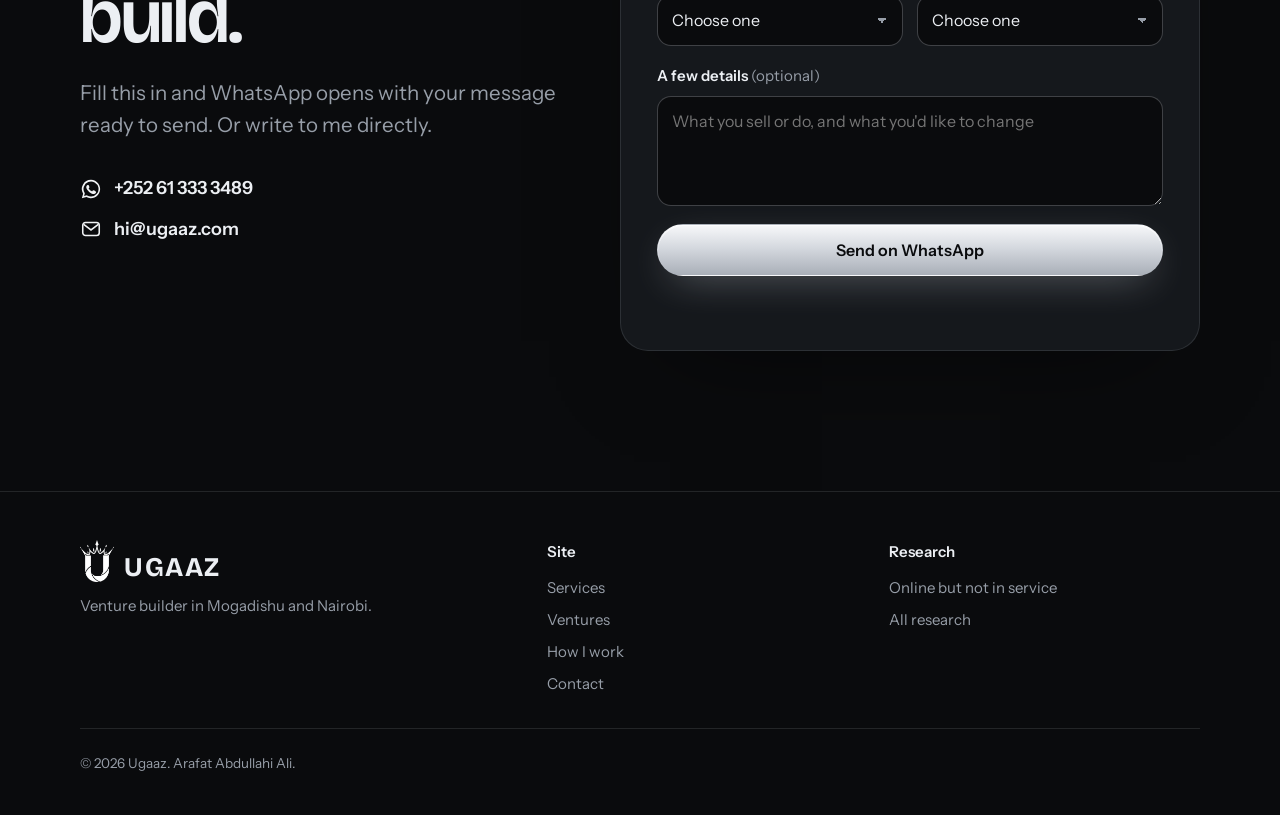
==== commit e0091edc: "Workstation hero with silver glitching logo on the vertical screen Co-Authored-By: Claude Opus 5.5 <" ====
--- a/index.html
+++ b/index.html
@@ -75,9 +75,7 @@
       <div class="hero-bg-inner" data-parallax>
         <img src="assets/img/hero.webp" alt="" width="1376" height="768" fetchpriority="high" data-hero-img>
         <div class="screen-logo" data-screen-logo hidden>
-          <img src="assets/img/mark.png" alt="">
-          <img src="assets/img/mark.png" alt="">
-          <img src="assets/img/mark.png" alt="">
+          <i class="glyph"><span></span><span></span><span></span></i>
         </div>
       </div>
     </div>
--- a/assets/css/home.css
+++ b/assets/css/home.css
@@ -22,25 +22,33 @@
 
 .hero-bg { position: absolute; inset: 0; z-index: -1; overflow: hidden; }
 .hero-bg-inner { position: absolute; inset: -6% 0 -6% 0; will-change: transform; }
-.hero-bg-inner > img { width: 100%; height: 100%; object-fit: cover; object-position: 78% 50%; }
+.hero-bg-inner > img { width: 100%; height: 100%; object-fit: cover; object-position: 40% 50%; }
+@media (max-width: 1200px) and (min-width: 901px) { .hero-bg-inner > img { object-position: 20% 50%; } .hero-copy { max-width: 520px; } }
 .hero-bg::after {
   content: ""; position: absolute; inset: 0;
   background:
-    linear-gradient(90deg, var(--bg) 0%, rgba(10,11,13,.92) 28%, rgba(10,11,13,.45) 52%, rgba(10,11,13,0) 72%),
-    linear-gradient(180deg, rgba(10,11,13,.55) 0%, rgba(10,11,13,0) 18%, rgba(10,11,13,0) 70%, var(--bg) 100%);
+    linear-gradient(90deg, rgba(10,11,13,.85) 0%, rgba(10,11,13,.55) 26%, rgba(10,11,13,0) 46%),
+    linear-gradient(180deg, rgba(10,11,13,.5) 0%, rgba(10,11,13,0) 14%, rgba(10,11,13,0) 74%, var(--bg) 100%);
 }
 
 /* Silver glitching logo, placed on a screen inside the hero image */
 .screen-logo { position: absolute; display: grid; place-items: center; overflow: hidden; background: #050607; }
 .screen-logo::after { content: ""; position: absolute; inset: 0; background: repeating-linear-gradient(0deg, rgba(255,255,255,.05) 0 1px, transparent 1px 3px); mix-blend-mode: screen; pointer-events: none; }
-.screen-logo img { grid-area: 1 / 1; width: 46%; height: auto; filter: brightness(.86) contrast(1.15) drop-shadow(0 0 10px rgba(220,226,234,.55)); }
-.screen-logo img:nth-child(2), .screen-logo img:nth-child(3) { opacity: .8; mix-blend-mode: screen; }
+.screen-logo span {
+  grid-area: 1 / 1; width: 58%; aspect-ratio: 256 / 320;
+  -webkit-mask: url("../img/mark.png") center / contain no-repeat; mask: url("../img/mark.png") center / contain no-repeat;
+  background: linear-gradient(160deg, #ffffff 0%, #d9dde3 22%, #8d949e 46%, #eef0f3 62%, #a3a9b2 80%, #ffffff 100%);
+}
+.glyph { display: grid; place-items: center; width: 100%; height: 100%; filter: drop-shadow(0 0 12px rgba(214, 220, 228, .35)); }
+.screen-logo span:nth-child(2) { background: #f5f7fa; opacity: .85; }
+.screen-logo span:nth-child(3) { background: #6d747e; opacity: .9; }
+.screen-logo span:nth-child(n+2) { clip-path: inset(100% 0 0 0); }
 @media (prefers-reduced-motion: no-preference) {
-  .screen-logo img:nth-child(1) { animation: g-base 3.2s steps(1) infinite; }
-  .screen-logo img:nth-child(2) { animation: g-slice-a 3.2s steps(1) infinite; filter: brightness(1.1) drop-shadow(-3px 0 0 rgba(255,255,255,.6)); }
-  .screen-logo img:nth-child(3) { animation: g-slice-b 3.2s steps(1) infinite; filter: brightness(.6) drop-shadow(3px 0 0 rgba(160,168,180,.8)); }
+  .screen-logo span:nth-child(2) { animation: g-slice-a 3.2s steps(1) infinite; }
+  .screen-logo span:nth-child(3) { animation: g-slice-b 3.2s steps(1) infinite; }
+  .screen-logo span:nth-child(1) { background-size: 100% 220%; animation: g-base 3.2s steps(1) infinite, sheen 6s ease-in-out infinite; }
 }
-@media (prefers-reduced-motion: reduce) { .screen-logo img:nth-child(n+2) { display: none; } }
+@keyframes sheen { 0%, 100% { background-position: 0 0; } 50% { background-position: 0 100%; } }
 @keyframes g-base { 0%, 100% { transform: none; opacity: 1; } 62% { transform: translateX(-2%) skewX(-4deg); } 64% { transform: none; } 80% { opacity: .55; } 81% { opacity: 1; } }
 @keyframes g-slice-a {
   0%, 58%, 100% { clip-path: inset(100% 0 0 0); transform: none; }
@@ -61,11 +69,12 @@
 }
 
 @media (max-width: 900px) {
-  .hero { display: flex; align-items: flex-end; min-height: 100svh; padding-top: 72px; }
-  .hero-copy { padding-block: 40px 48px; }
-  .hero-bg-inner > img { object-position: 82% 30%; }
+  .hero { display: block; min-height: 0; padding-top: 360px; }
+  .hero-copy { padding-block: 0 48px; }
+  .hero-bg { inset: 40px 0 auto 0; height: 600px; }
+  .hero-bg-inner > img { object-position: 60% 50%; }
   .hero-bg::after {
-    background: linear-gradient(180deg, rgba(10,11,13,.35) 0%, rgba(10,11,13,.2) 30%, rgba(10,11,13,.85) 55%, var(--bg) 78%);
+    background: linear-gradient(180deg, var(--bg) 0%, rgba(10,11,13,0) 8%, rgba(10,11,13,0) 52%, rgba(10,11,13,.85) 66%, var(--bg) 80%);
   }
 }
 
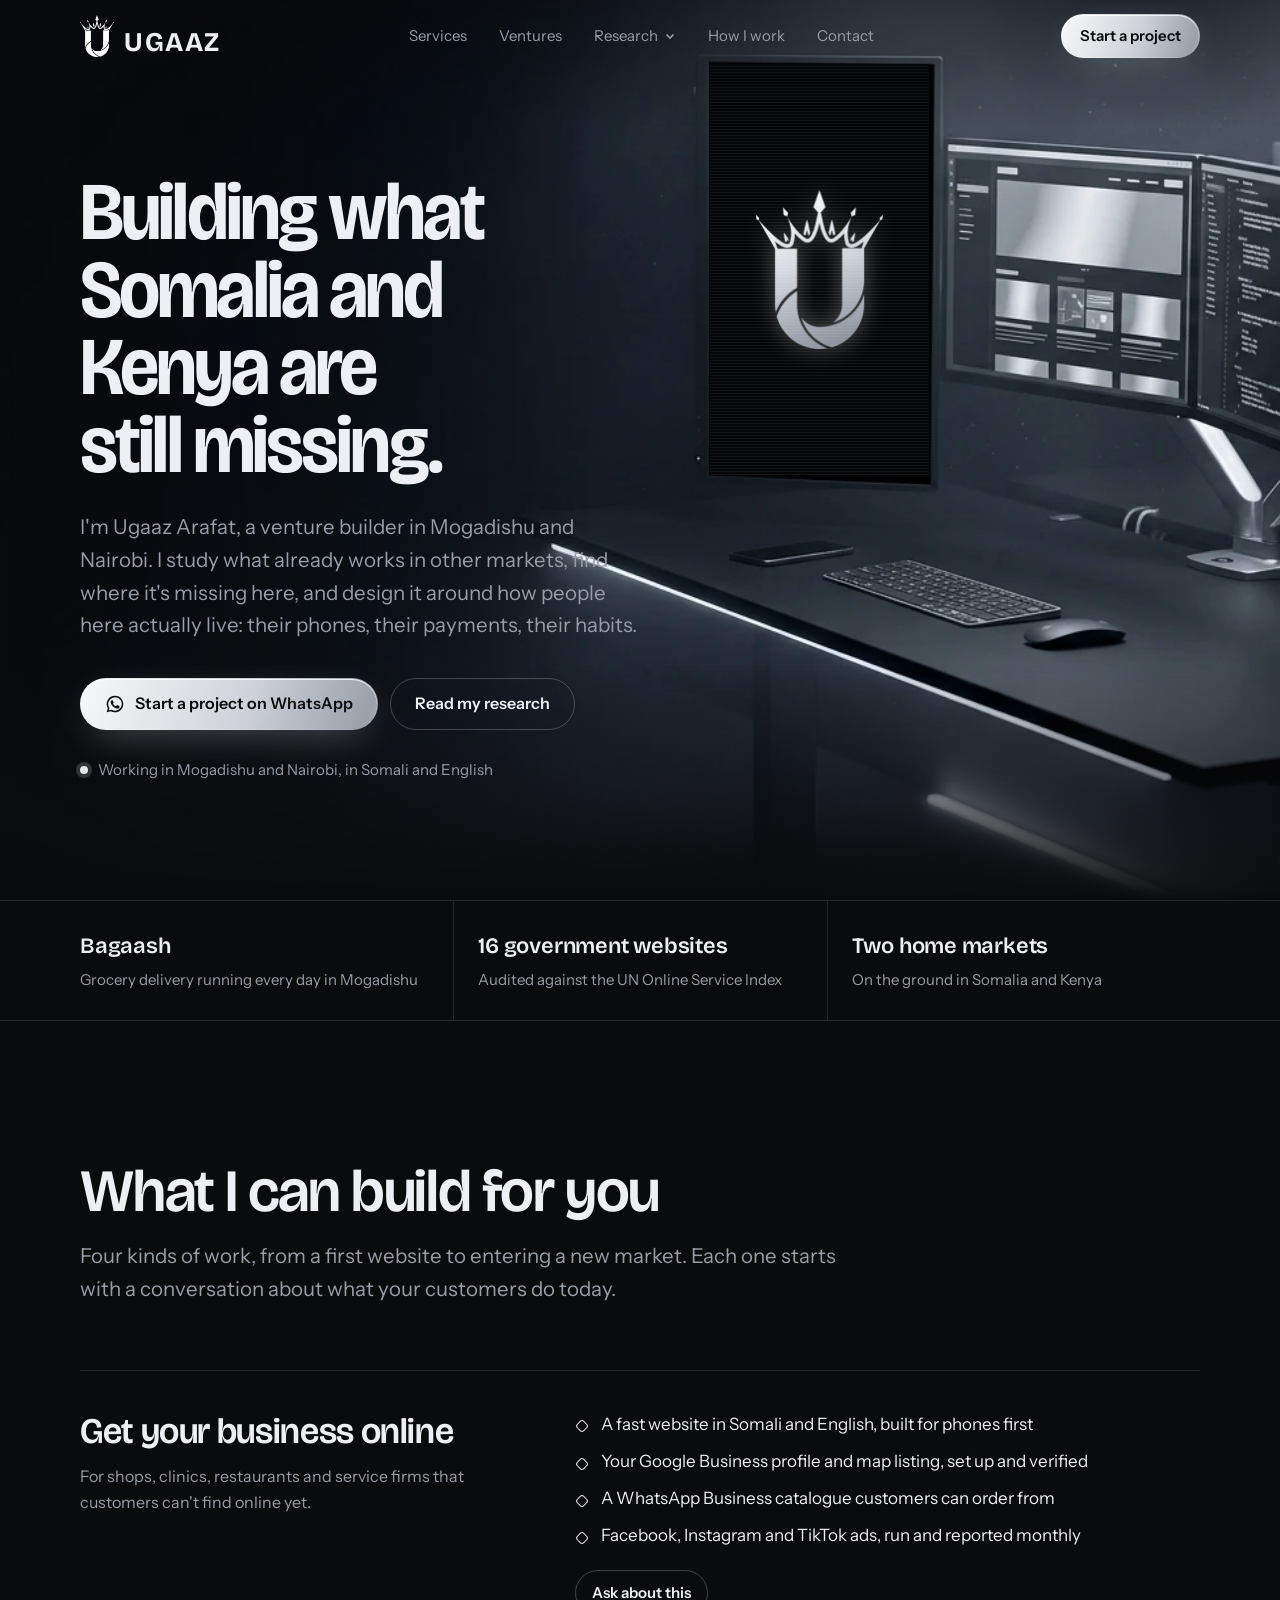
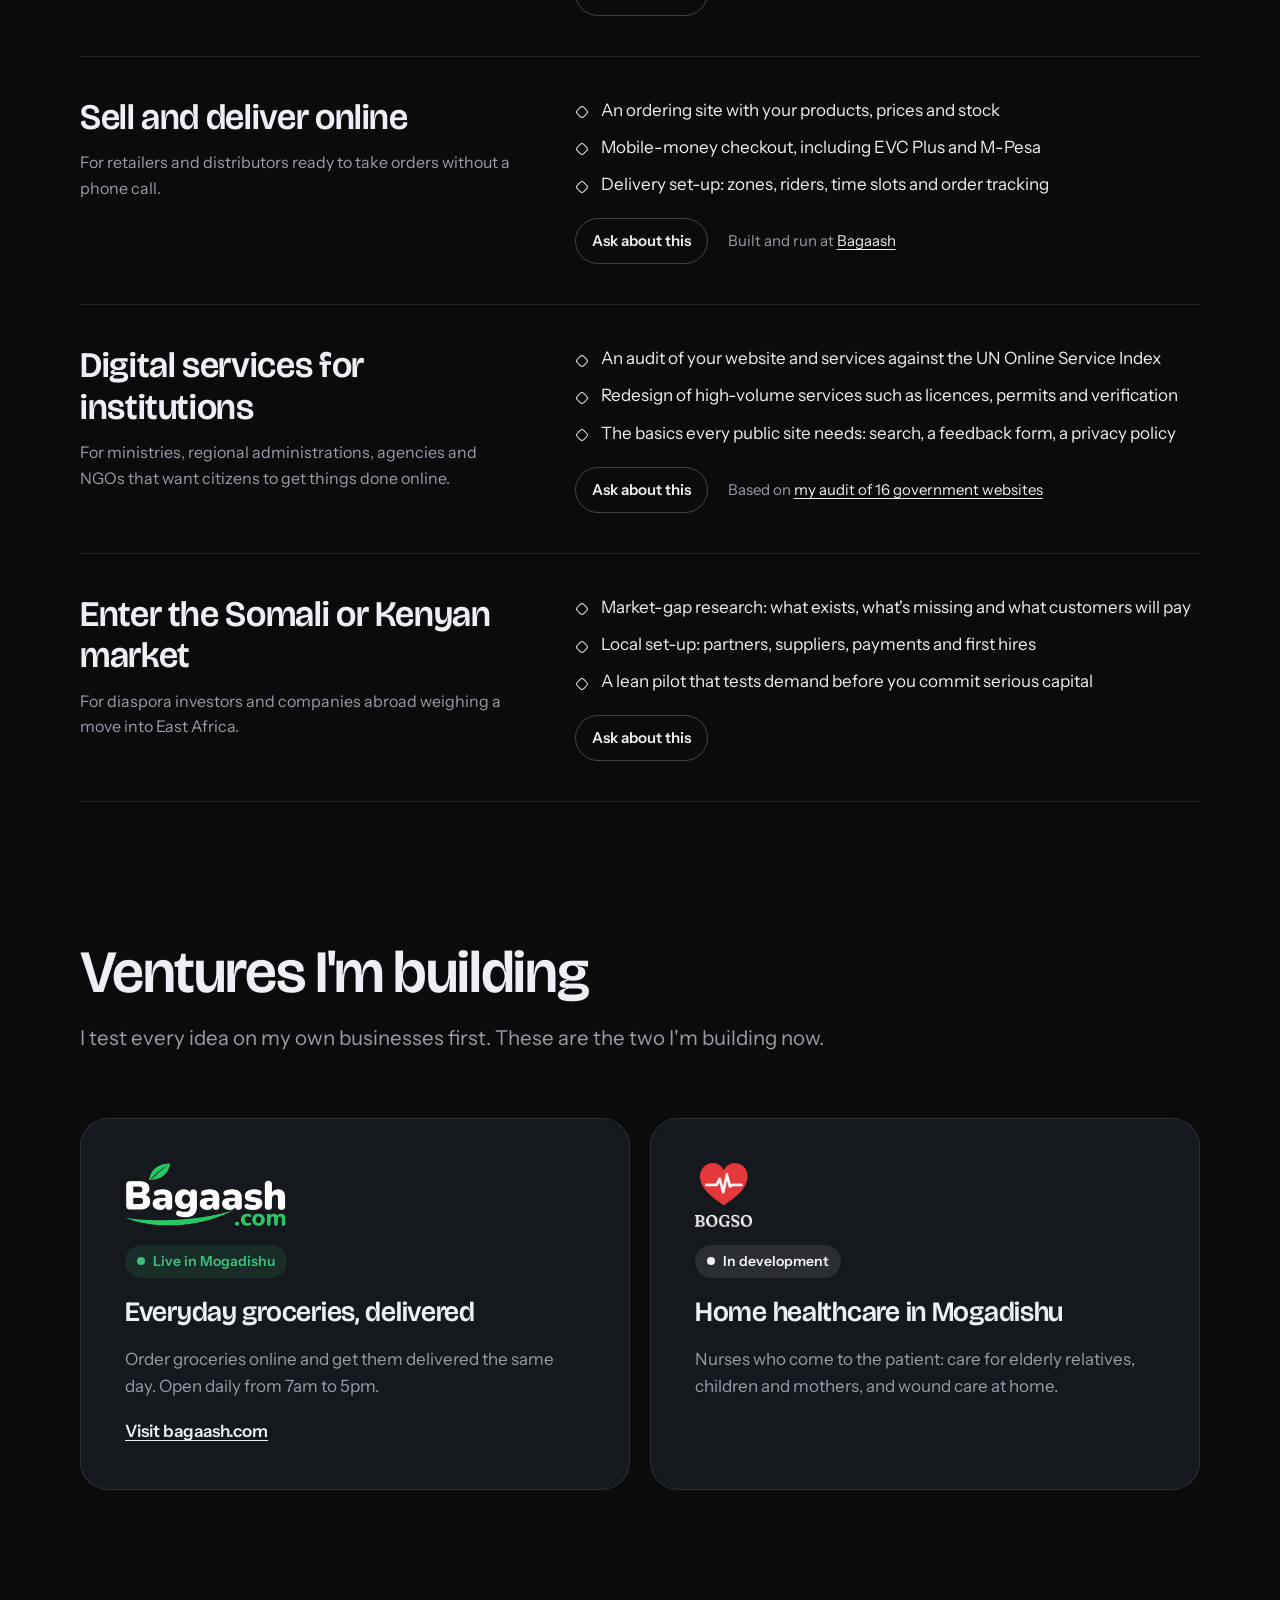
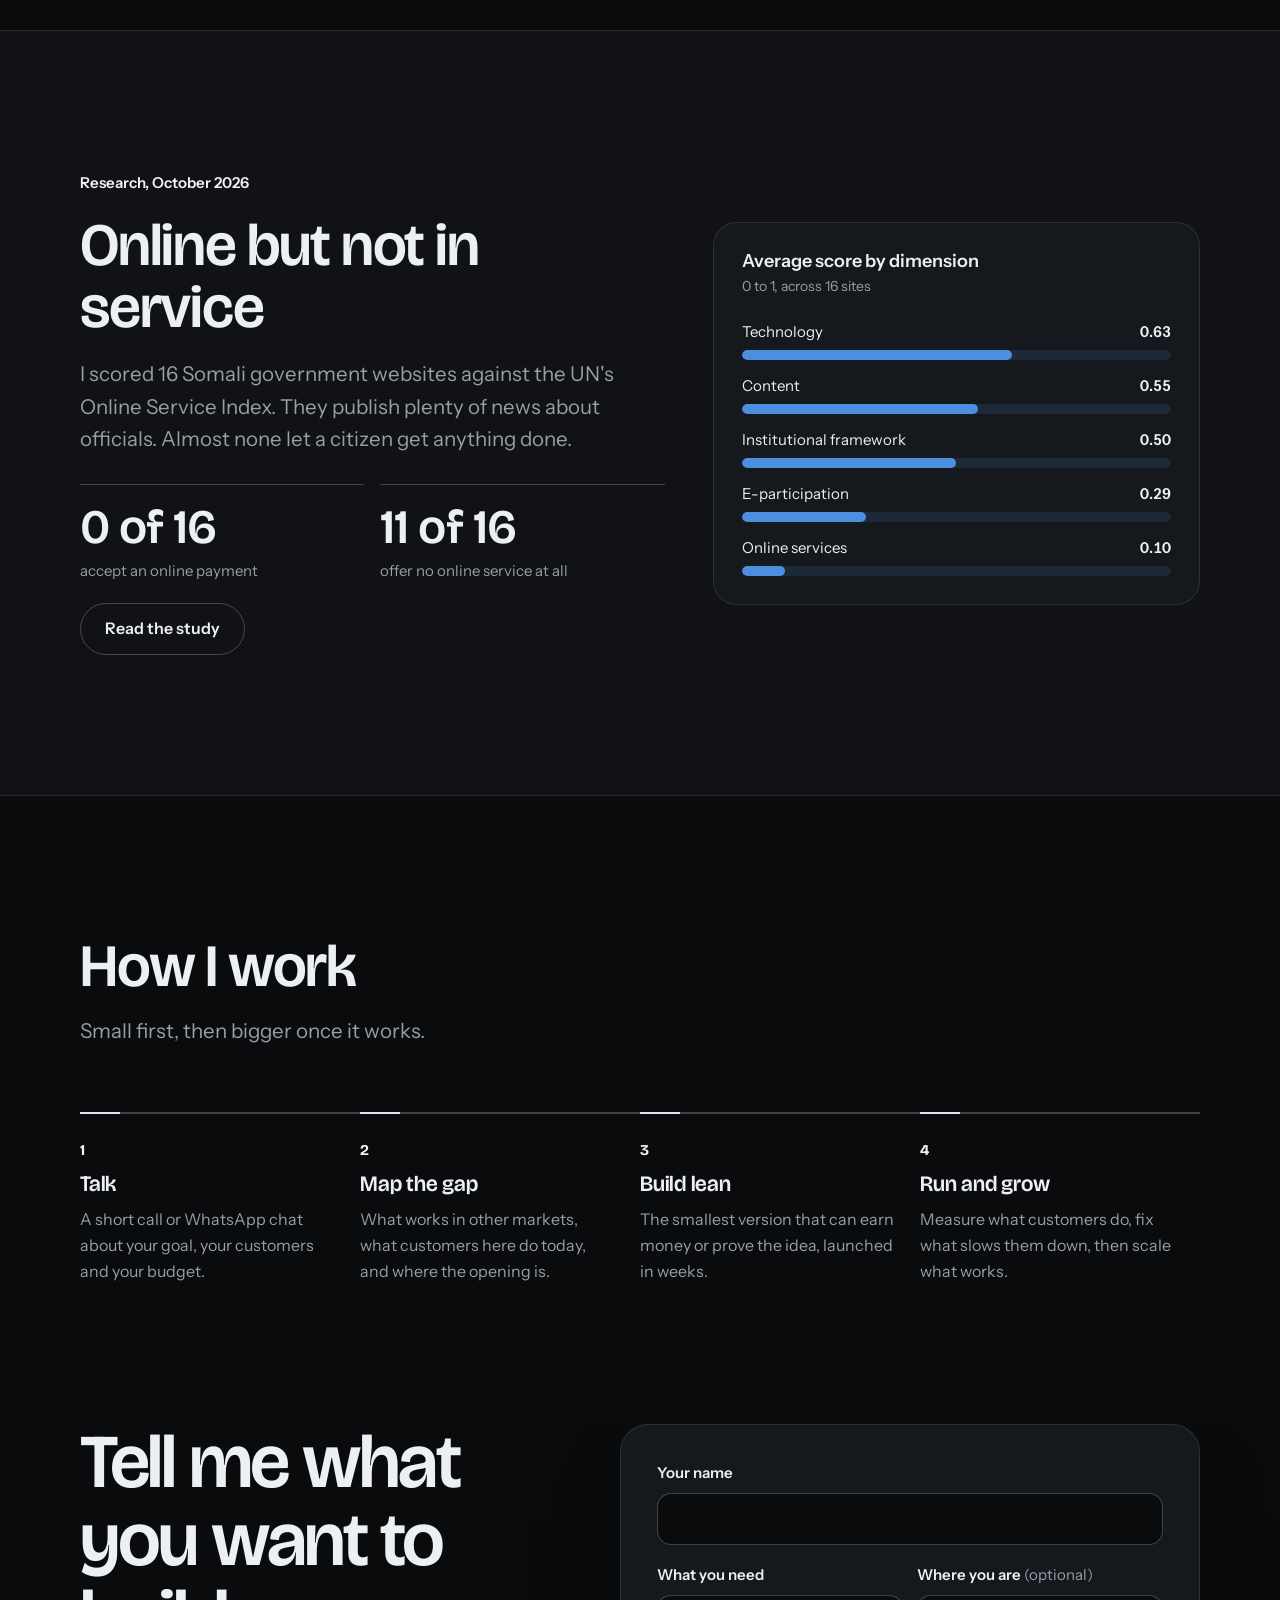
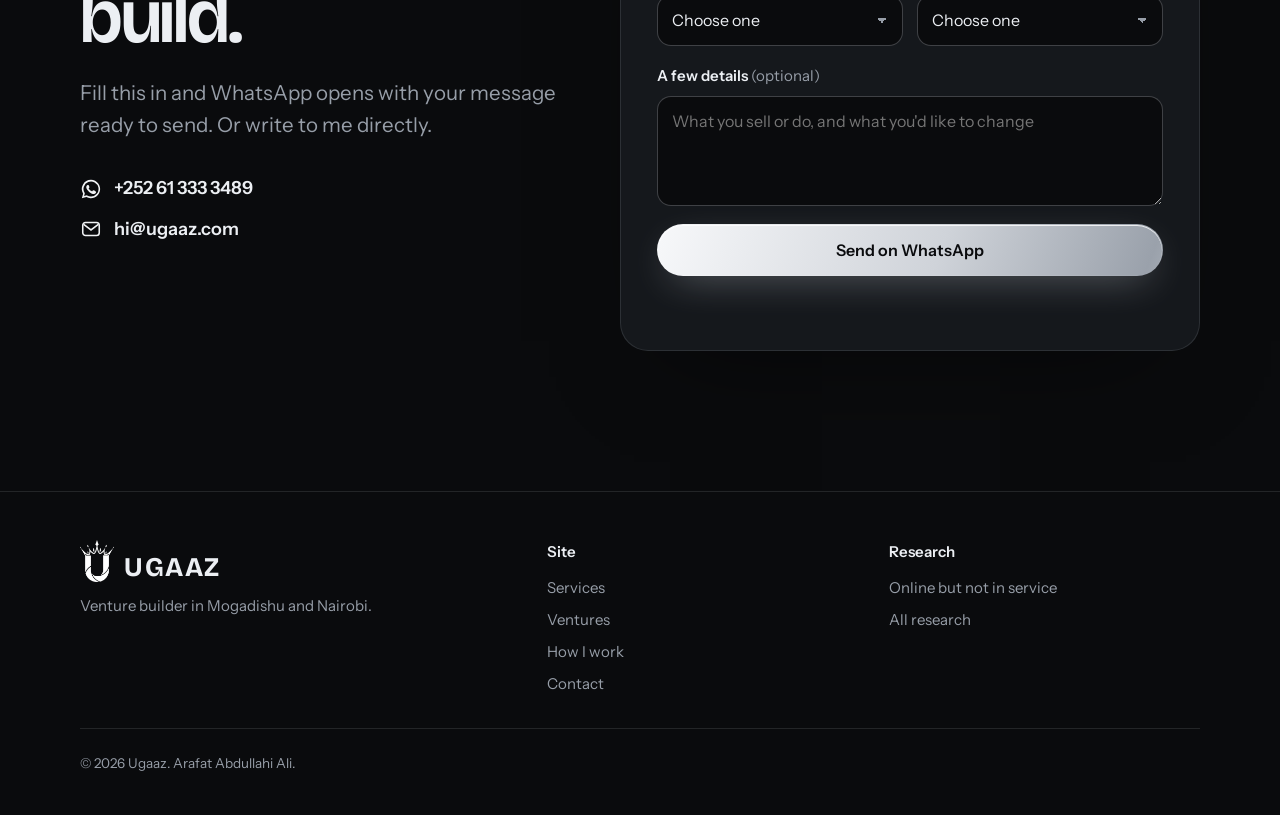
==== commit 2456104d: "Blue research scores; animated liquid-chrome CTA with pulse Co-Authored-By: Claude Opus 5.5 <noreply" ====
--- a/index.html
+++ b/index.html
@@ -62,7 +62,7 @@
         <h1 id="hero-title">Building what Somalia and Kenya are still missing.</h1>
         <p class="lede">I'm Ugaaz Arafat, a venture builder in Mogadishu and Nairobi. I study what already works in other markets, find where it's missing here, and design it around how people here actually live: their phones, their payments, their habits.</p>
         <div class="hero-cta">
-          <a class="btn btn-chrome" href="#" data-wa="Asc Ugaaz, I'd like to start a project.">
+          <a class="btn btn-chrome pulse" href="#" data-wa="Asc Ugaaz, I'd like to start a project.">
             <svg viewBox="0 0 24 24" fill="currentColor" aria-hidden="true"><path d="M12 2a10 10 0 0 0-8.6 15.1L2 22l5-1.3A10 10 0 1 0 12 2Zm0 18.2a8.2 8.2 0 0 1-4.2-1.2l-.3-.2-3 .8.8-2.9-.2-.3A8.2 8.2 0 1 1 12 20.2Zm4.5-6.1c-.2-.1-1.5-.7-1.7-.8-.2-.1-.4-.1-.6.1l-.8 1c-.1.2-.3.2-.5.1a6.7 6.7 0 0 1-3.3-2.9c-.3-.4.3-.4.7-1.4.1-.2 0-.3 0-.4l-.8-1.8c-.2-.5-.4-.4-.6-.4h-.5a1 1 0 0 0-.7.3 3 3 0 0 0-.9 2.2 5.2 5.2 0 0 0 1.1 2.7 11.8 11.8 0 0 0 4.5 4c1.7.7 2.3.8 3.2.6a2.7 2.7 0 0 0 1.8-1.2 2.2 2.2 0 0 0 .1-1.3c0-.1-.2-.2-.4-.3Z"/></svg>
             Start a project on WhatsApp
           </a>
--- a/assets/css/site.css
+++ b/assets/css/site.css
@@ -14,9 +14,10 @@
   --accent-ink: #f1f3f5;
   --on-accent: #0a0b0d;
   --chrome: linear-gradient(180deg, #f7f8fa 0%, #d5d9df 45%, #a9afb8 100%);
-  --chart-hi: #f4f6f8;
-  --chart-mid: #9aa1ab;
-  --chart-lo: #5c626b;
+  --data: #4c8fe0;
+  --data-light: #9cc3f2;
+  --data-deep: #2e64a8;
+  --data-track: rgba(76, 143, 224, 0.14);
   --mark-filter: none;
   --display: "Bricolage Grotesque", "Avenir Next", system-ui, sans-serif;
   --body: "Instrument Sans", system-ui, -apple-system, "Segoe UI", sans-serif;
@@ -65,6 +66,30 @@
 .btn:active { transform: scale(.98); }
 .btn-chrome { background: var(--chrome); color: var(--on-accent); box-shadow: inset 0 1px 0 rgba(255,255,255,.8), 0 12px 40px -14px rgba(220,226,234,.45); }
 .btn-chrome:hover { filter: brightness(1.06); }
+.btn-chrome { position: relative; overflow: hidden; isolation: isolate; }
+.btn-chrome::after {
+  content: ""; position: absolute; inset: -2px auto -2px -60%; width: 45%; z-index: -1;
+  background: linear-gradient(100deg, transparent 0%, rgba(255,255,255,.95) 50%, transparent 100%);
+  transform: skewX(-20deg); opacity: 0;
+}
+@media (prefers-reduced-motion: no-preference) {
+  .btn-chrome {
+    background: linear-gradient(110deg, #f7f8fa 0%, #cfd3d9 22%, #9aa1ab 38%, #f4f6f8 52%, #c2c7ce 70%, #f2f4f6 100%);
+    background-size: 260% 100%; animation: liquid 5s ease-in-out infinite;
+  }
+  .btn-chrome::after { animation: sweep 3.6s var(--ease) infinite; }
+  .btn-chrome.pulse { animation: liquid 5s ease-in-out infinite, pulse 2.4s ease-out infinite; }
+  .btn-chrome.pulse svg { animation: nudge 3.6s ease-in-out infinite; transform-origin: 50% 50%; }
+  .btn-chrome:hover::after { animation-duration: 1.2s; }
+}
+@keyframes liquid { 0%, 100% { background-position: 0% 50%; } 50% { background-position: 100% 50%; } }
+@keyframes sweep { 0%, 55% { left: -60%; opacity: 0; } 60% { opacity: 1; } 85% { left: 120%; opacity: 1; } 100% { left: 120%; opacity: 0; } }
+@keyframes pulse {
+  0% { box-shadow: inset 0 1px 0 rgba(255,255,255,.8), 0 0 0 0 rgba(228,231,235,.45), 0 12px 40px -14px rgba(220,226,234,.45); }
+  70% { box-shadow: inset 0 1px 0 rgba(255,255,255,.8), 0 0 0 14px rgba(228,231,235,0), 0 12px 40px -14px rgba(220,226,234,.45); }
+  100% { box-shadow: inset 0 1px 0 rgba(255,255,255,.8), 0 0 0 0 rgba(228,231,235,0), 0 12px 40px -14px rgba(220,226,234,.45); }
+}
+@keyframes nudge { 0%, 70%, 100% { transform: none; } 74% { transform: rotate(-14deg); } 78% { transform: rotate(12deg); } 82% { transform: rotate(-8deg); } 86% { transform: none; } }
 .btn-ghost { border-color: var(--line-2); background: transparent; }
 .btn-ghost:hover { border-color: var(--text); }
 .btn svg { width: 20px; height: 20px; flex: none; }
--- a/assets/css/home.css
+++ b/assets/css/home.css
@@ -141,9 +141,8 @@
 .rb-chart .sub { color: var(--muted); font-size: 14px; margin-top: 4px; }
 .bars { display: grid; gap: 14px; margin-top: 22px; }
 .bar { display: grid; grid-template-columns: 1fr auto; gap: 6px 12px; font-size: 15px; }
-.bar .track { grid-column: 1 / -1; height: 10px; border-radius: 999px; background: var(--tint); overflow: hidden; }
-.bar .fill { height: 100%; border-radius: inherit; background: var(--steel); width: var(--v); }
-.bar.low .fill { background: var(--accent); }
+.bar .track { grid-column: 1 / -1; height: 10px; border-radius: 999px; background: var(--data-track); overflow: hidden; }
+.bar .fill { height: 100%; border-radius: inherit; background: var(--data); width: var(--v); }
 .bar .val { font-variant-numeric: tabular-nums; font-weight: 600; }
 @media (max-width: 900px) { .rb { grid-template-columns: 1fr; } }
 
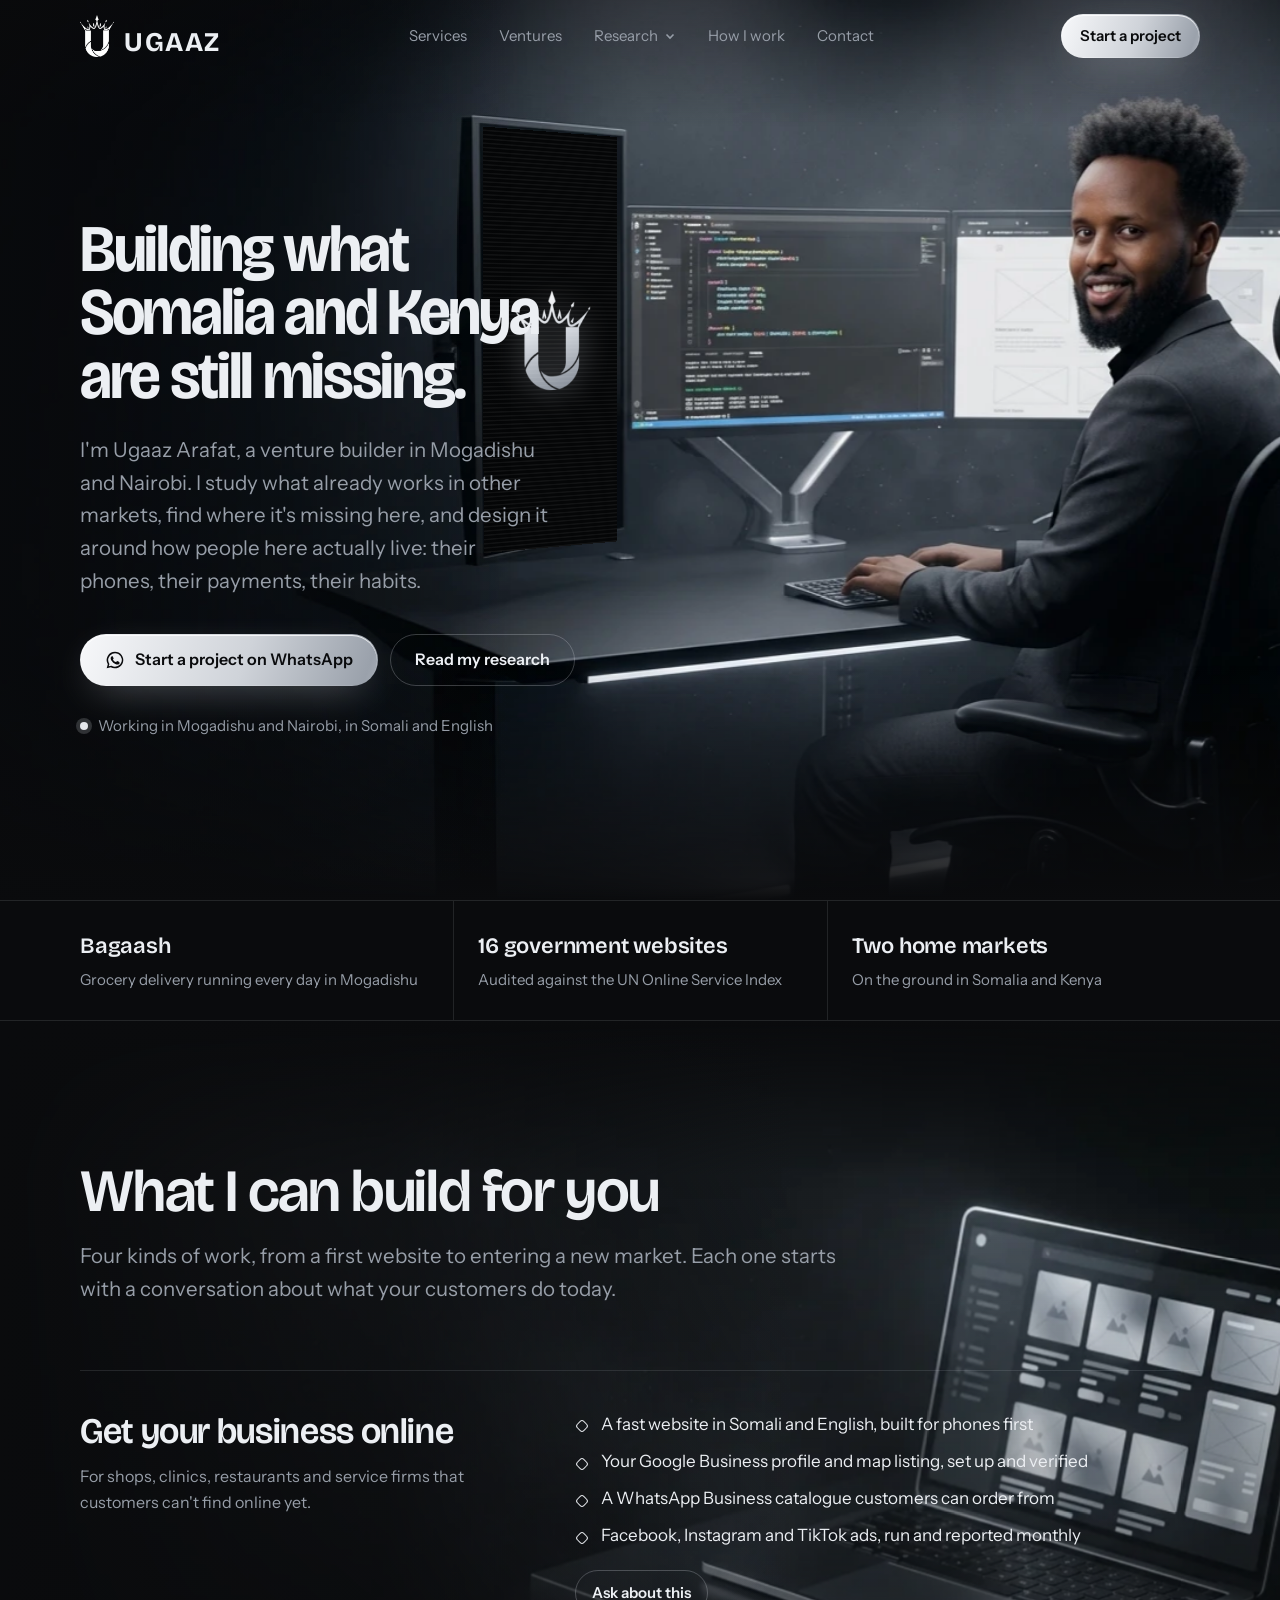
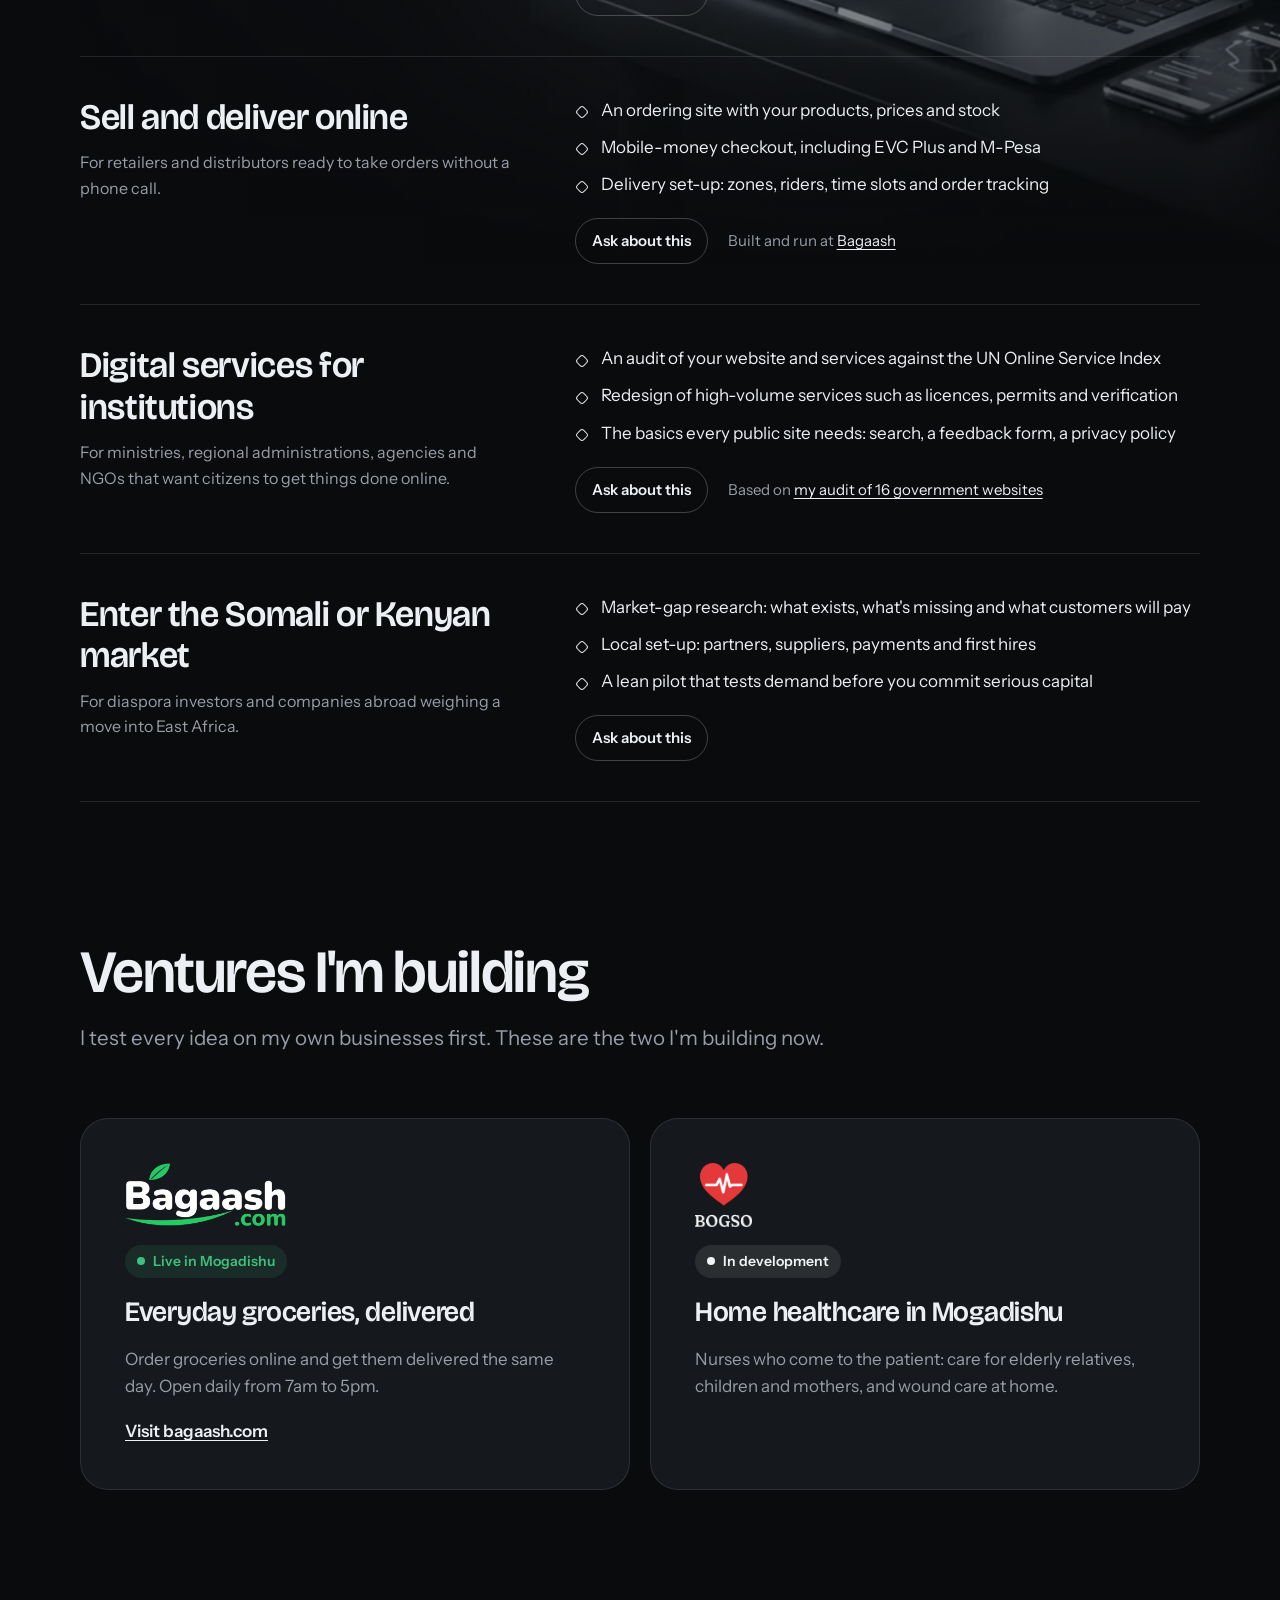
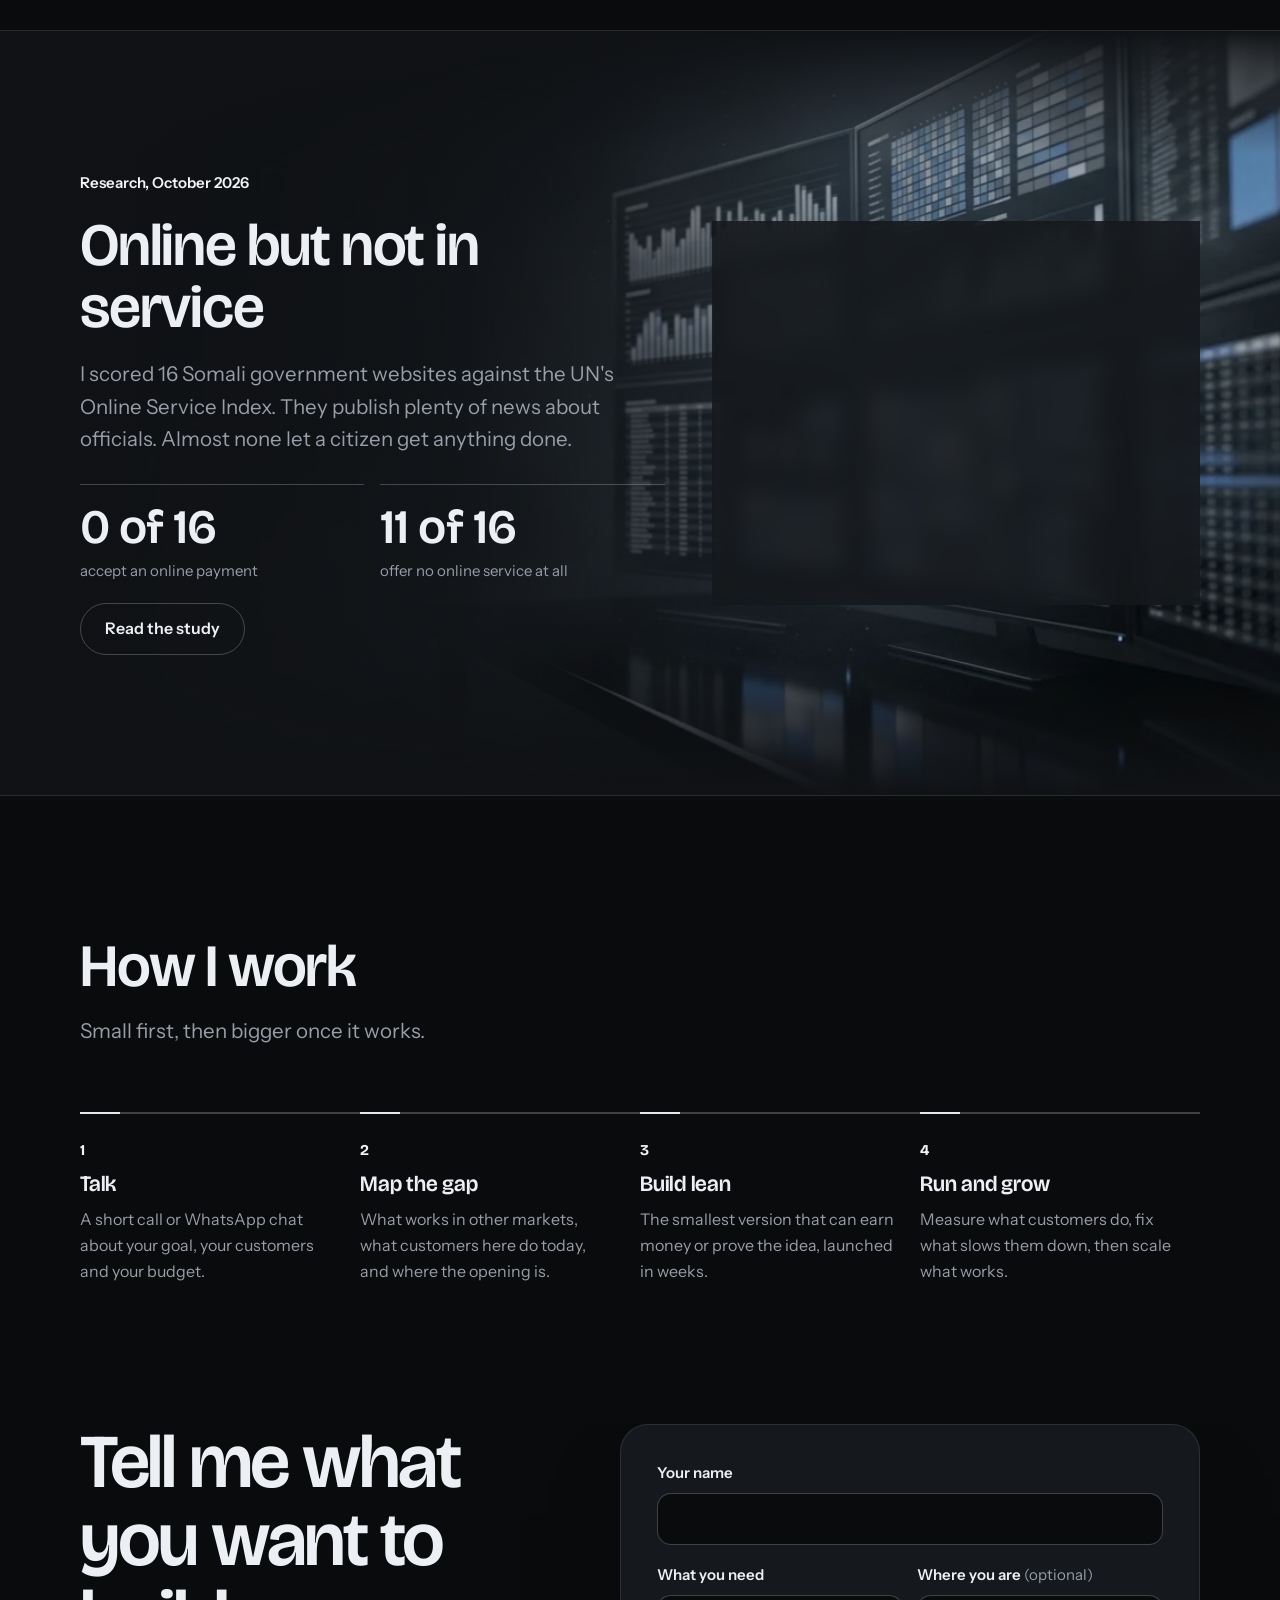
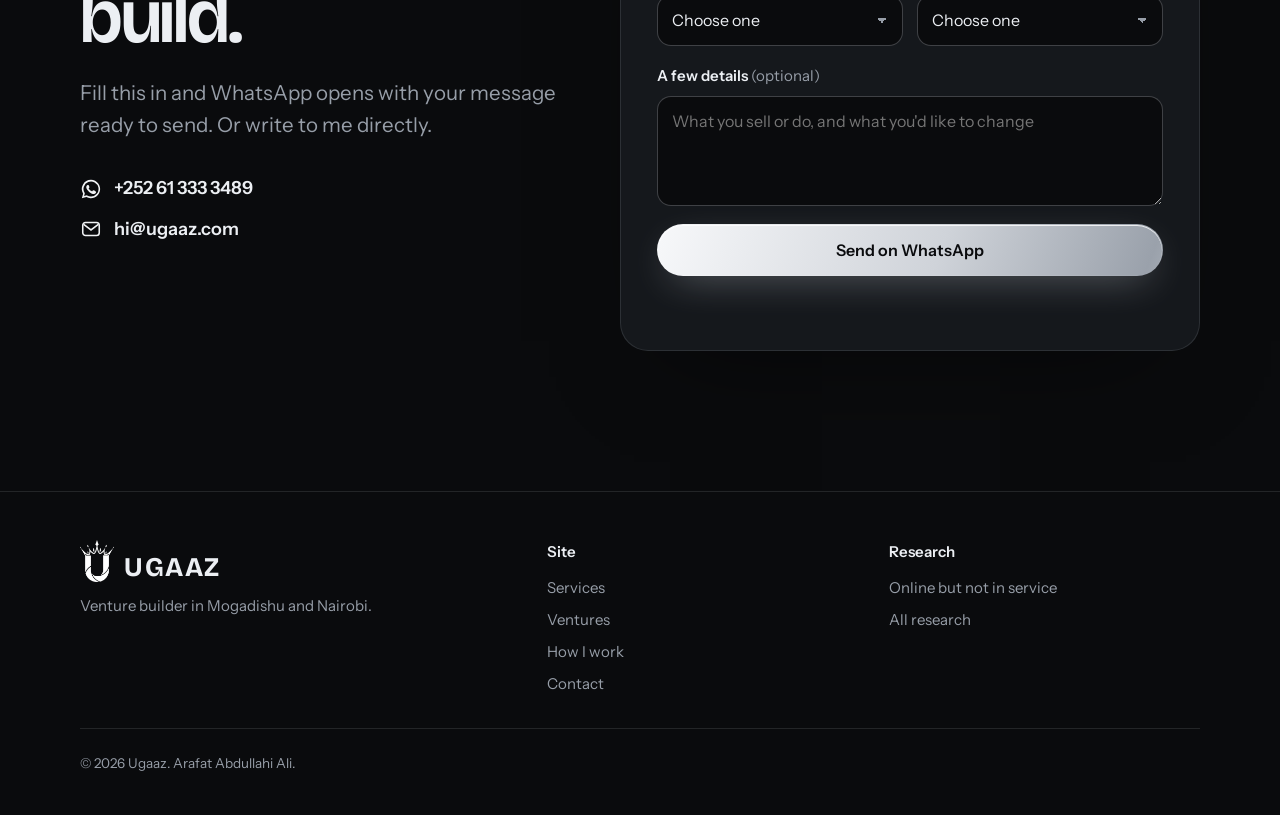
==== commit 7c4abbc1: "Services and Research section backgrounds with parallax Co-Authored-By: Claude Opus 5.5 <noreply@ant" ====
--- a/index.html
+++ b/index.html
@@ -89,7 +89,8 @@
     </div>
   </section>
 
-  <section class="sec" id="services" aria-labelledby="svc-title">
+  <section class="sec has-bg" id="services" aria-labelledby="svc-title">
+    <div class="sec-bg sec-bg--services" aria-hidden="true"><img src="assets/img/bg-services.webp" alt="" width="1376" height="768" loading="lazy" data-bg-parallax></div>
     <div class="wrap">
       <div class="sec-head">
         <h2 id="svc-title">What I can build for you</h2>
@@ -195,7 +196,8 @@
     </div>
   </section>
 
-  <section class="sec research-band" aria-labelledby="rb-title">
+  <section class="sec research-band has-bg" aria-labelledby="rb-title">
+    <div class="sec-bg sec-bg--research" aria-hidden="true"><img src="assets/img/bg-research.webp" alt="" width="1376" height="768" loading="lazy" data-bg-parallax></div>
     <div class="wrap rb">
       <div class="rb-copy">
         <p class="kicker">Research, October 2026</p>
@@ -312,5 +314,6 @@
 
 <script src="assets/js/site.js"></script>
 <script src="assets/js/hero.js"></script>
+<script src="assets/js/bg.js"></script>
 </body>
 </html>
--- a/assets/css/home.css
+++ b/assets/css/home.css
@@ -6,9 +6,9 @@
     linear-gradient(180deg, transparent 70%, var(--bg));
 }
 .hero .wrap { position: relative; z-index: 2; }
-.hero-copy { max-width: 560px; padding-block: 48px 64px; }
+.hero-copy { max-width: 470px; padding-block: 48px 64px; }
 .hero h1 {
-  font-size: clamp(46px, 6.4vw, 88px);
+  font-size: clamp(44px, 5.2vw, 76px);
   line-height: 0.95;
   letter-spacing: -0.035em;
   font-variation-settings: "opsz" 96, "wdth" 92;
@@ -17,22 +17,22 @@
 }
 .hero .lede { margin-top: 26px; }
 .hero-cta { display: flex; flex-wrap: wrap; gap: 12px; margin-top: 36px; }
+@media (min-width: 1101px) { .hero-cta { width: max-content; flex-wrap: nowrap; } }
 .hero-meta { margin-top: 28px; color: var(--muted); font-size: 15px; display: flex; align-items: center; gap: 10px; }
 .hero-meta .dot { width: 8px; height: 8px; border-radius: 50%; background: var(--accent); box-shadow: 0 0 0 4px rgba(228,231,235,.18); flex: none; }
 
 .hero-bg { position: absolute; inset: 0; z-index: -1; overflow: hidden; }
-.hero-bg-inner { position: absolute; inset: -6% 0 -6% 0; will-change: transform; }
-.hero-bg-inner > img { width: 100%; height: 100%; object-fit: cover; object-position: 40% 50%; }
-@media (max-width: 1200px) and (min-width: 901px) { .hero-bg-inner > img { object-position: 20% 50%; } .hero-copy { max-width: 520px; } }
+.hero-bg-inner { position: absolute; inset: 0; will-change: transform; }
+.hero-bg-inner > img { position: absolute; max-width: none; left: 0; top: 0; height: 100%; width: auto; }
 .hero-bg::after {
   content: ""; position: absolute; inset: 0;
   background:
-    linear-gradient(90deg, rgba(10,11,13,.85) 0%, rgba(10,11,13,.55) 26%, rgba(10,11,13,0) 46%),
+    linear-gradient(90deg, rgba(10,11,13,.8) 0%, rgba(10,11,13,.45) 24%, rgba(10,11,13,0) 40%),
     linear-gradient(180deg, rgba(10,11,13,.5) 0%, rgba(10,11,13,0) 14%, rgba(10,11,13,0) 74%, var(--bg) 100%);
 }
 
 /* Silver glitching logo, placed on a screen inside the hero image */
-.screen-logo { position: absolute; display: grid; place-items: center; overflow: hidden; background: #050607; }
+.screen-logo { position: absolute; left: 0; top: 0; width: 100px; height: 300px; transform-origin: 0 0; display: grid; place-items: center; overflow: hidden; background: #050607; }
 .screen-logo::after { content: ""; position: absolute; inset: 0; background: repeating-linear-gradient(0deg, rgba(255,255,255,.05) 0 1px, transparent 1px 3px); mix-blend-mode: screen; pointer-events: none; }
 .screen-logo span {
   grid-area: 1 / 1; width: 58%; aspect-ratio: 256 / 320;
@@ -68,13 +68,12 @@
   91% { clip-path: inset(100% 0 0 0); }
 }
 
-@media (max-width: 900px) {
-  .hero { display: block; min-height: 0; padding-top: 360px; }
-  .hero-copy { padding-block: 0 48px; }
-  .hero-bg { inset: 40px 0 auto 0; height: 600px; }
-  .hero-bg-inner > img { object-position: 60% 50%; }
+@media (max-width: 1100px) {
+  .hero { display: block; min-height: 0; padding-top: calc(60px + var(--bg-h, 420px) - 70px); }
+  .hero-copy { padding-block: 0 48px; max-width: 600px; }
+  .hero-bg { inset: 60px 0 auto 0; height: var(--bg-h, 420px); }
   .hero-bg::after {
-    background: linear-gradient(180deg, var(--bg) 0%, rgba(10,11,13,0) 8%, rgba(10,11,13,0) 52%, rgba(10,11,13,.85) 66%, var(--bg) 80%);
+    background: linear-gradient(180deg, var(--bg) 0%, rgba(10,11,13,0) 10%, rgba(10,11,13,0) 70%, var(--bg) 100%);
   }
 }
 
@@ -89,6 +88,39 @@
   .proof .wrap { grid-template-columns: 1fr; }
   .proof-item, .proof-item + .proof-item { padding: 20px 0; border-left: 0; }
   .proof-item + .proof-item { border-top: 1px solid var(--line); }
+}
+
+/* Section backgrounds */
+.has-bg { position: relative; isolation: isolate; overflow: hidden; }
+.has-bg > .wrap { position: relative; z-index: 1; }
+.sec-bg { position: absolute; z-index: 0; pointer-events: none; overflow: hidden; }
+.sec-bg img { width: 100%; height: 100%; object-fit: cover; transform: scale(1.14); will-change: transform; }
+.sec-bg::after { content: ""; position: absolute; inset: 0; }
+
+.sec-bg--services { inset: 0 0 auto 0; height: min(860px, 100vh); }
+.sec-bg--services img { object-position: 85% 30%; }
+.sec-bg--services::after {
+  background:
+    linear-gradient(90deg, var(--bg) 0%, rgba(10,11,13,.75) 30%, rgba(10,11,13,0) 62%),
+    linear-gradient(180deg, var(--bg) 0%, rgba(10,11,13,0) 18%, rgba(10,11,13,.35) 60%, var(--bg) 100%);
+}
+
+.sec-bg--research { inset: 0; }
+.sec-bg--research img { object-position: 80% 50%; }
+.sec-bg--research::after {
+  background:
+    linear-gradient(90deg, var(--bg-2) 0%, rgba(16,18,21,.88) 34%, rgba(16,18,21,.35) 66%, rgba(16,18,21,.15) 100%),
+    linear-gradient(180deg, var(--bg-2) 0%, rgba(16,18,21,0) 16%, rgba(16,18,21,0) 84%, var(--bg-2) 100%);
+}
+.research-band .rb-chart { background: color-mix(in srgb, var(--surface) 88%, transparent); backdrop-filter: blur(10px); -webkit-backdrop-filter: blur(10px); }
+
+@media (max-width: 820px) {
+  .sec-bg--services { height: 560px; }
+  .sec-bg--services img { object-position: 90% 30%; opacity: .5; }
+  .sec-bg--services::after { background: linear-gradient(180deg, var(--bg) 0%, rgba(10,11,13,.55) 18%, rgba(10,11,13,.8) 50%, var(--bg) 100%); }
+  .sec-bg--research img { opacity: .55; }
+  .sec-bg--research img { object-position: 85% 50%; }
+  .sec-bg--research::after { background: linear-gradient(180deg, var(--bg-2) 0%, rgba(16,18,21,.6) 20%, rgba(16,18,21,.9) 55%, var(--bg-2) 100%); }
 }
 
 /* Services */
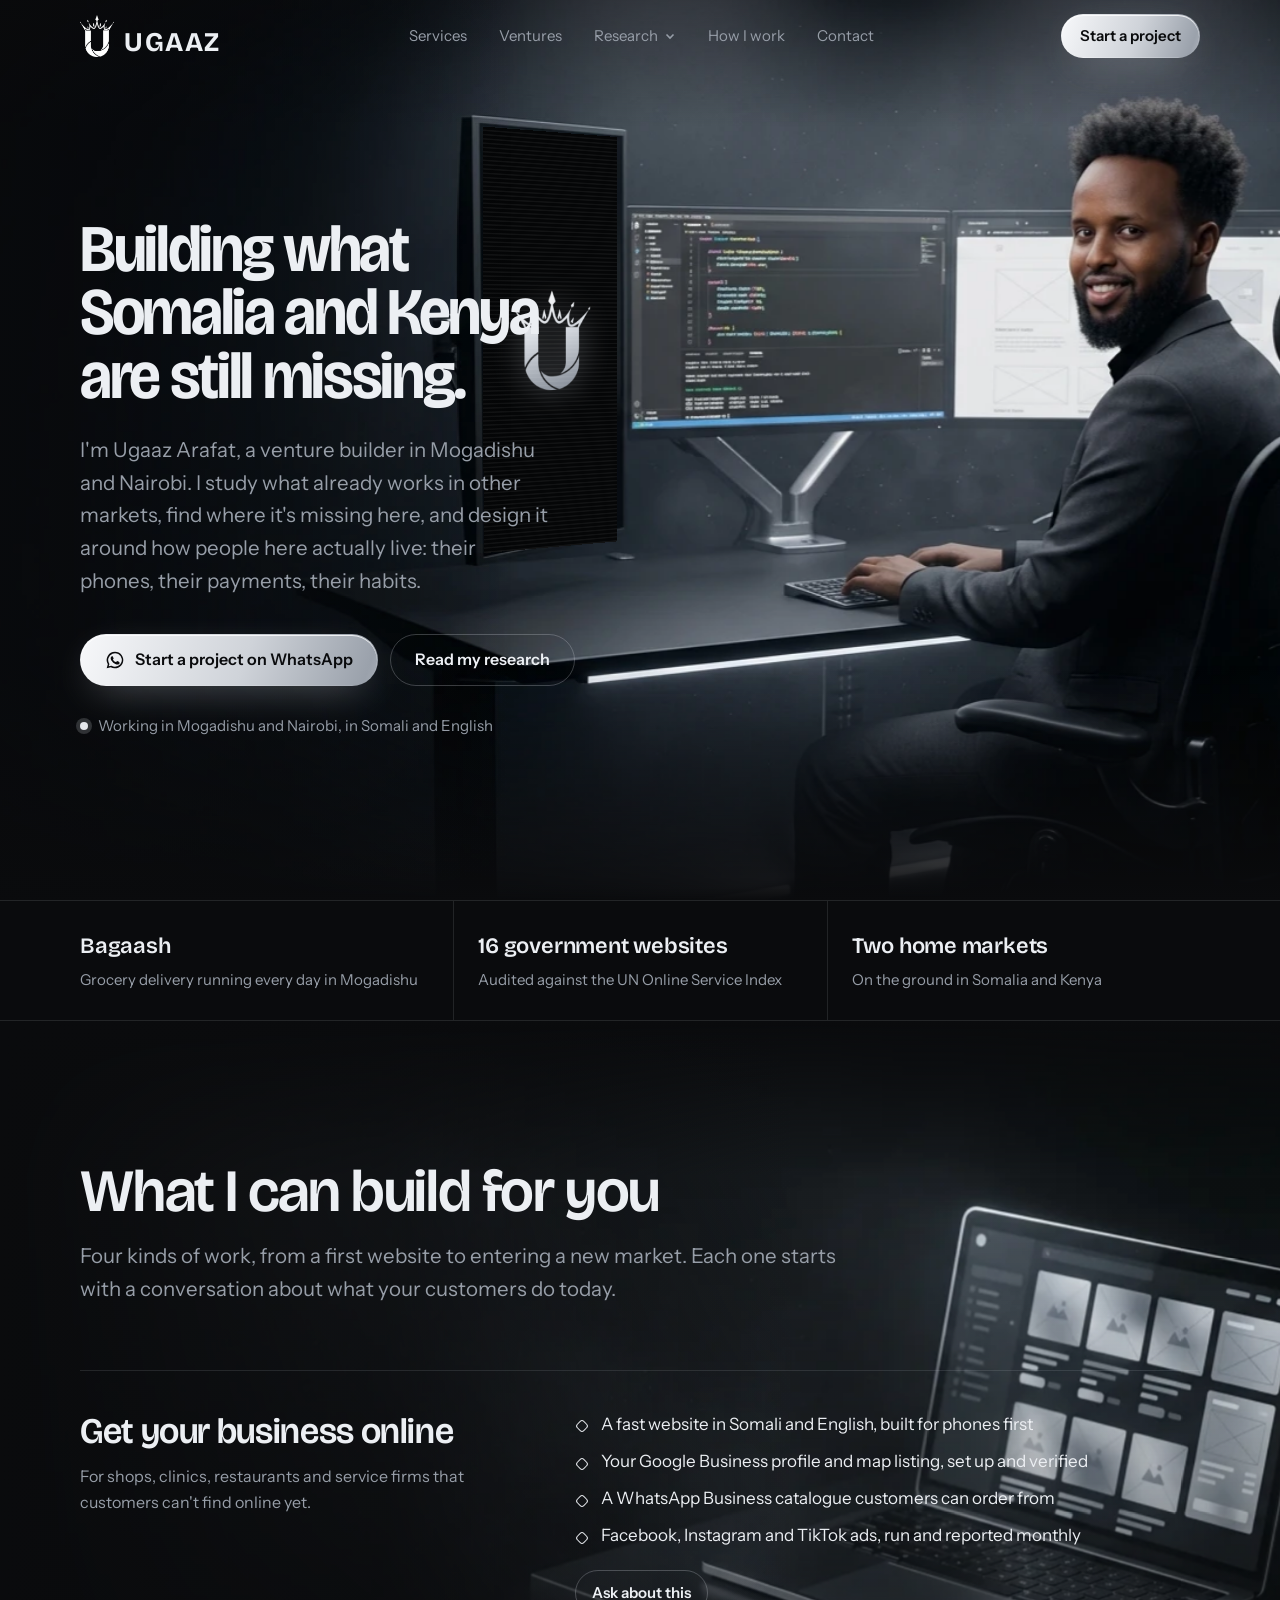
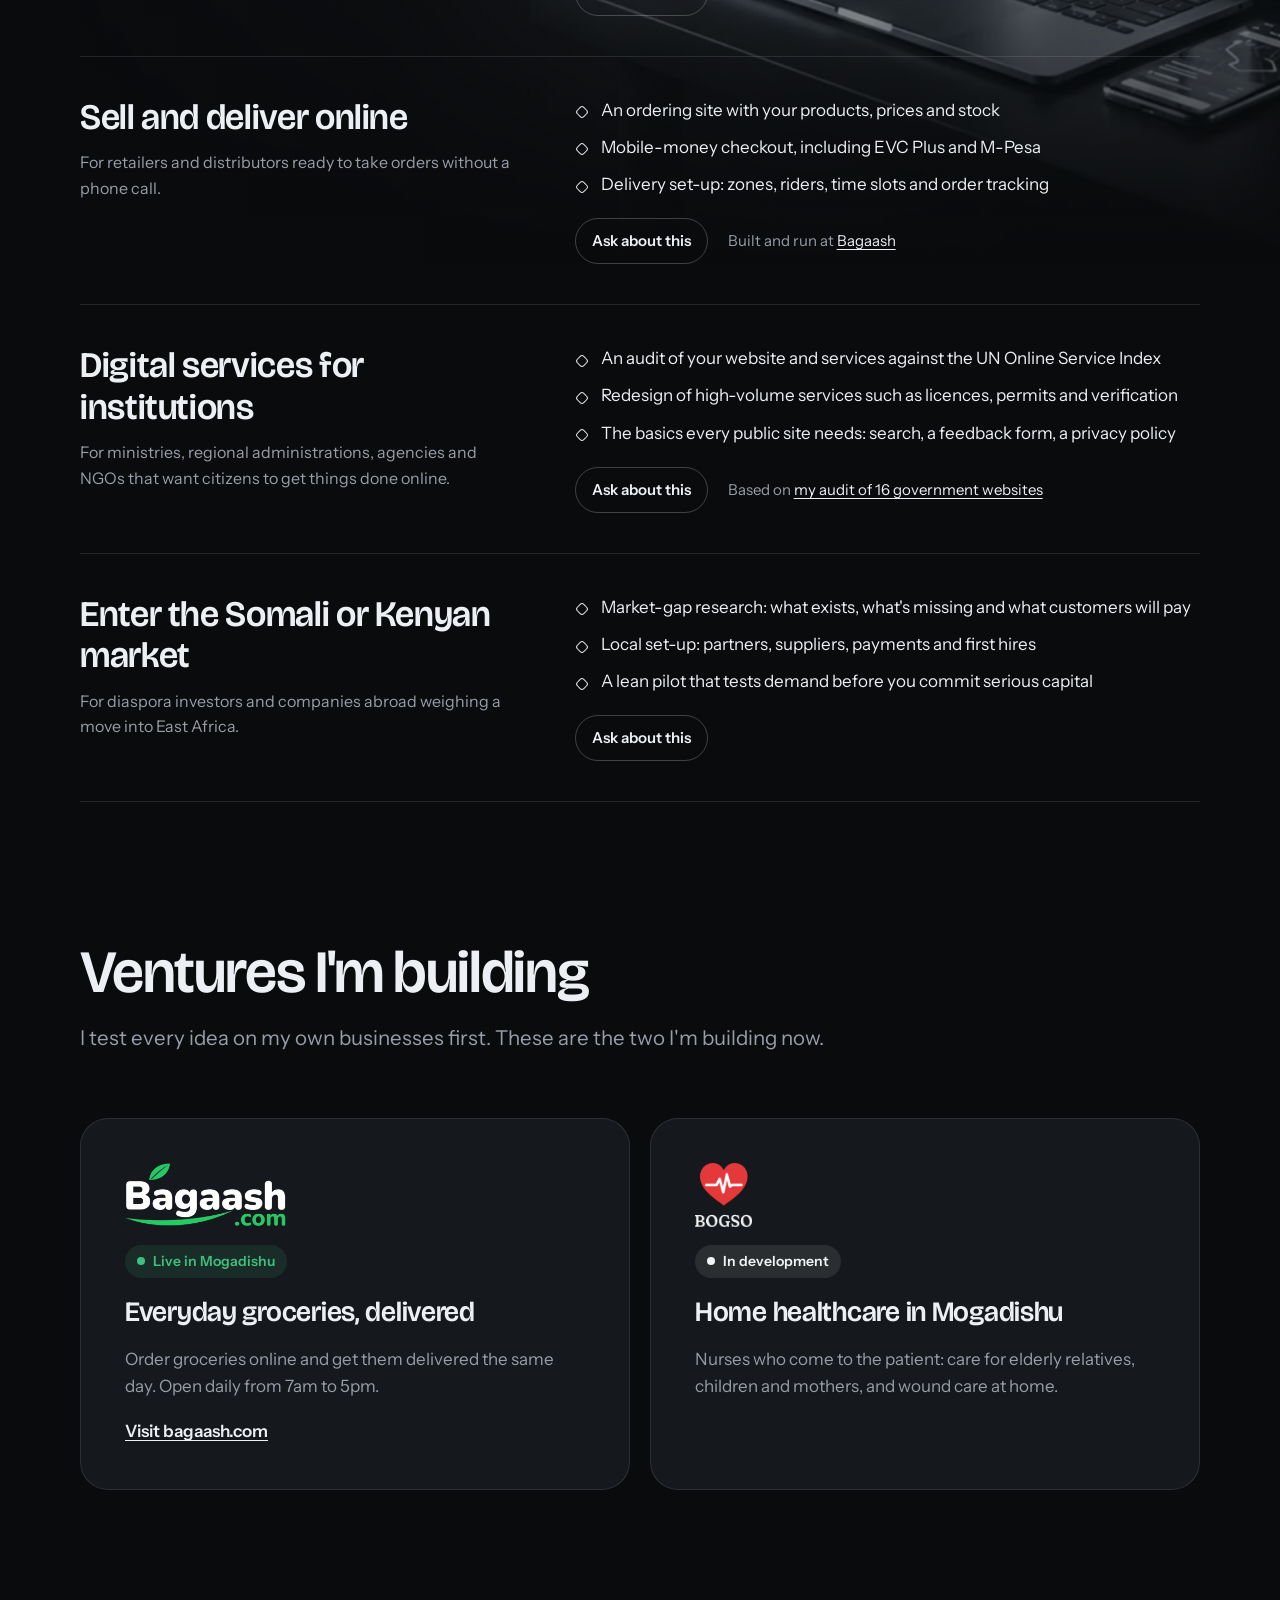
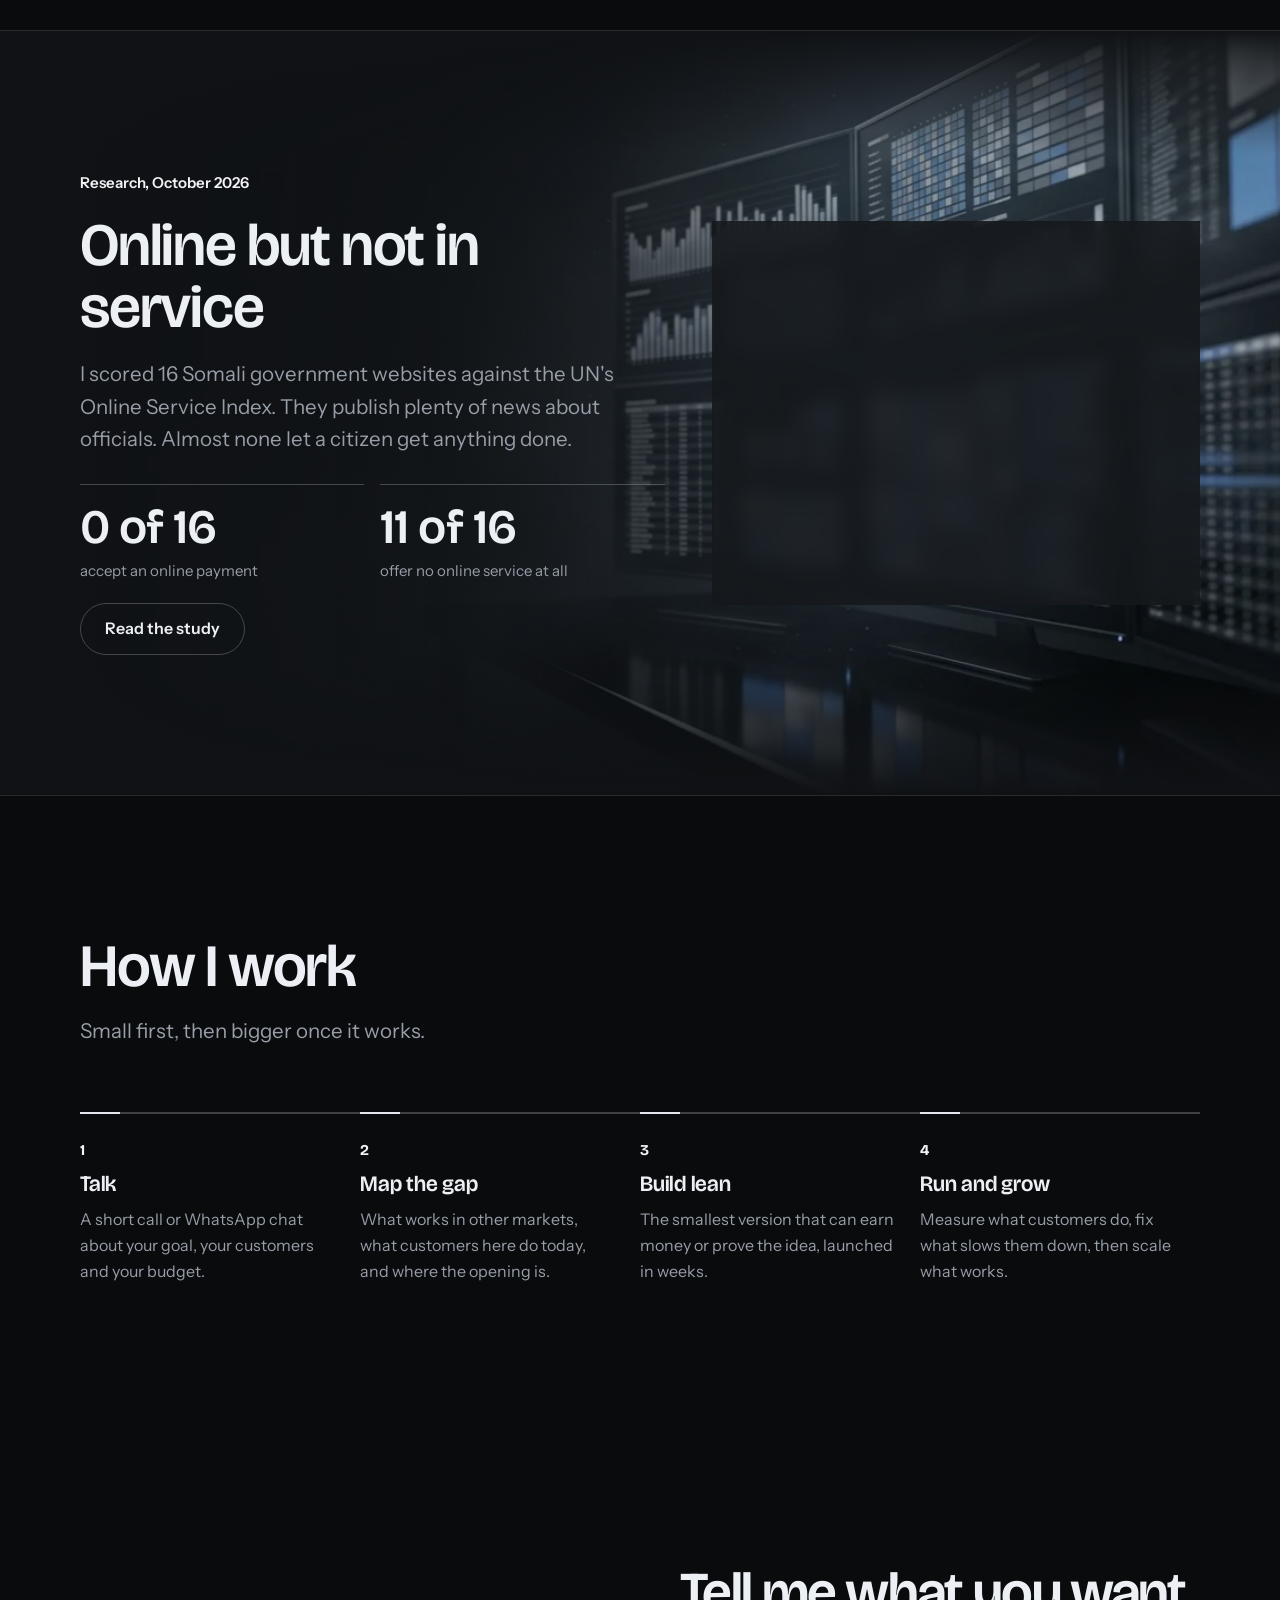
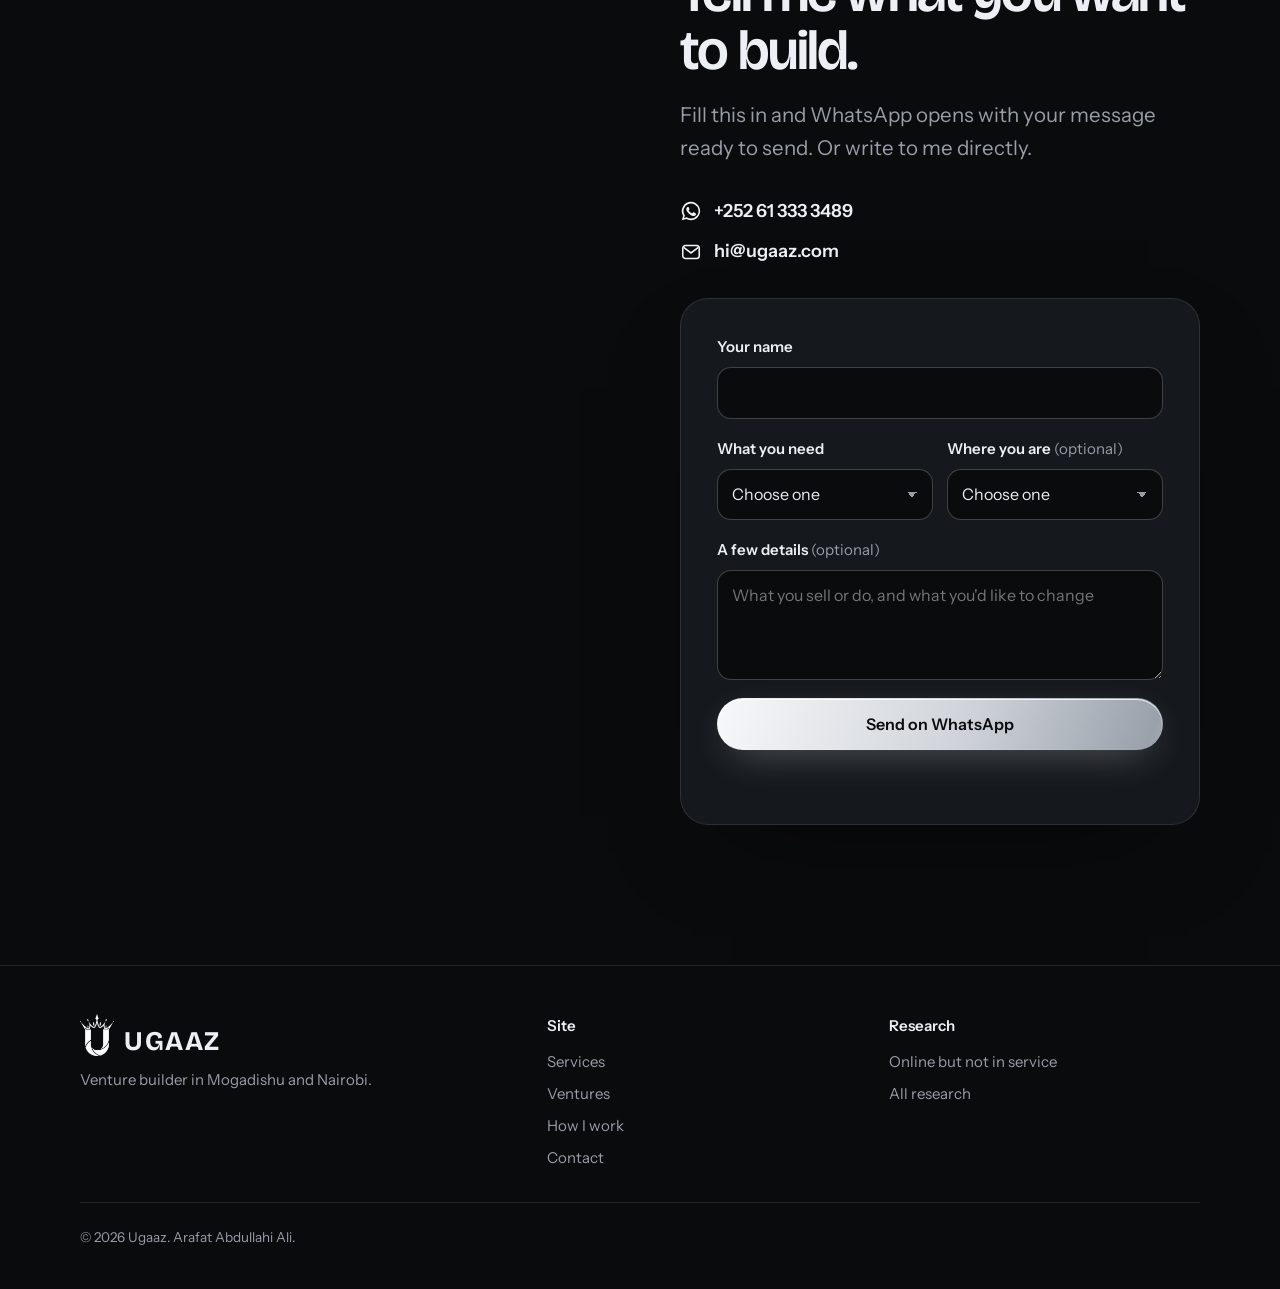
==== commit 5b4937d7: "Contact section: 3D chrome crown-U background, form on the right Co-Authored-By: Claude Opus 5.5 <no" ====
--- a/index.html
+++ b/index.html
@@ -238,8 +238,11 @@
     </div>
   </section>
 
-  <section class="sec contact" id="contact" aria-labelledby="ct-title" style="padding-top:0">
+  <section class="sec contact has-bg" id="contact" aria-labelledby="ct-title">
+    <div class="sec-bg sec-bg--contact" aria-hidden="true"><img src="assets/img/bg-contact.webp" alt="" width="1376" height="768" loading="lazy" data-bg-parallax></div>
     <div class="wrap contact-grid">
+      <div class="contact-visual" aria-hidden="true"></div>
+      <div class="contact-main">
       <div>
         <h2 id="ct-title">Tell me what you want to build.</h2>
         <p class="lede">Fill this in and WhatsApp opens with your message ready to send. Or write to me directly.</p>
@@ -290,6 +293,7 @@
         <button class="btn btn-chrome" type="submit">Send on WhatsApp</button>
         <p class="form-note" role="status" aria-live="polite"></p>
       </form>
+      </div>
     </div>
   </section>
 </main>
--- a/assets/css/home.css
+++ b/assets/css/home.css
@@ -190,8 +190,19 @@
 
 /* Contact / composer */
 .contact { position: relative; overflow: hidden; }
-.contact-grid { display: grid; grid-template-columns: 5fr 6fr; gap: 56px; align-items: start; }
-.contact h2 { font-size: clamp(40px, 6vw, 76px); letter-spacing: -0.03em; }
+.contact-grid { display: grid; grid-template-columns: minmax(0, 1fr) minmax(0, 520px); gap: 48px; align-items: start; }
+.contact-main { display: grid; gap: 32px; min-width: 0; }
+.contact h2 { font-size: clamp(38px, 4.4vw, 60px); letter-spacing: -0.03em; }
+.composer { background: color-mix(in srgb, var(--surface) 82%, transparent); backdrop-filter: blur(14px); -webkit-backdrop-filter: blur(14px); }
+
+.sec-bg--contact { left: 0; right: 0; top: 50%; height: 55.8vw; transform: translateY(-50%);
+  -webkit-mask-image: linear-gradient(180deg, transparent 0%, #000 22%, #000 78%, transparent 100%); mask-image: linear-gradient(180deg, transparent 0%, #000 22%, #000 78%, transparent 100%); }
+.sec-bg--contact img { object-position: 0% 50%; }
+.sec-bg--contact::after {
+  background:
+    linear-gradient(90deg, rgba(10,11,13,0) 0%, rgba(10,11,13,0) 40%, rgba(10,11,13,.7) 56%, rgba(10,11,13,.9) 100%),
+    linear-gradient(180deg, var(--bg) 0%, rgba(10,11,13,.85) 8%, rgba(10,11,13,0) 30%, rgba(10,11,13,0) 74%, var(--bg) 96%);
+}
 .contact .lede { margin-top: 20px; }
 .direct { display: grid; gap: 12px; margin-top: 32px; }
 .direct a { display: flex; align-items: center; gap: 12px; text-decoration: none; font-weight: 600; font-size: 18px; width: fit-content; }
@@ -213,7 +224,13 @@
 .form-note { font-size: 14px; color: var(--muted); min-height: 1.4em; }
 .form-note.err { color: #ef6b5b; }
 .form-note a { color: var(--accent-ink); font-weight: 600; text-underline-offset: 3px; }
-@media (max-width: 900px) { .contact-grid { grid-template-columns: 1fr; gap: 36px; } }
+@media (max-width: 900px) {
+  .contact-grid { grid-template-columns: 1fr; gap: 0; }
+  .contact-visual { height: calc(78vw - 40px); }
+  .sec-bg--contact { top: 0; transform: none; height: 78vw; }
+  .sec-bg--contact img { object-position: 12% 50%; }
+  .sec-bg--contact::after { background: linear-gradient(180deg, var(--bg) 0%, rgba(10,11,13,0) 16%, rgba(10,11,13,0) 66%, var(--bg) 100%); }
+}
 @media (max-width: 520px) { .row2 { grid-template-columns: 1fr; } }
 
 /* One orchestrated entrance for the hero */
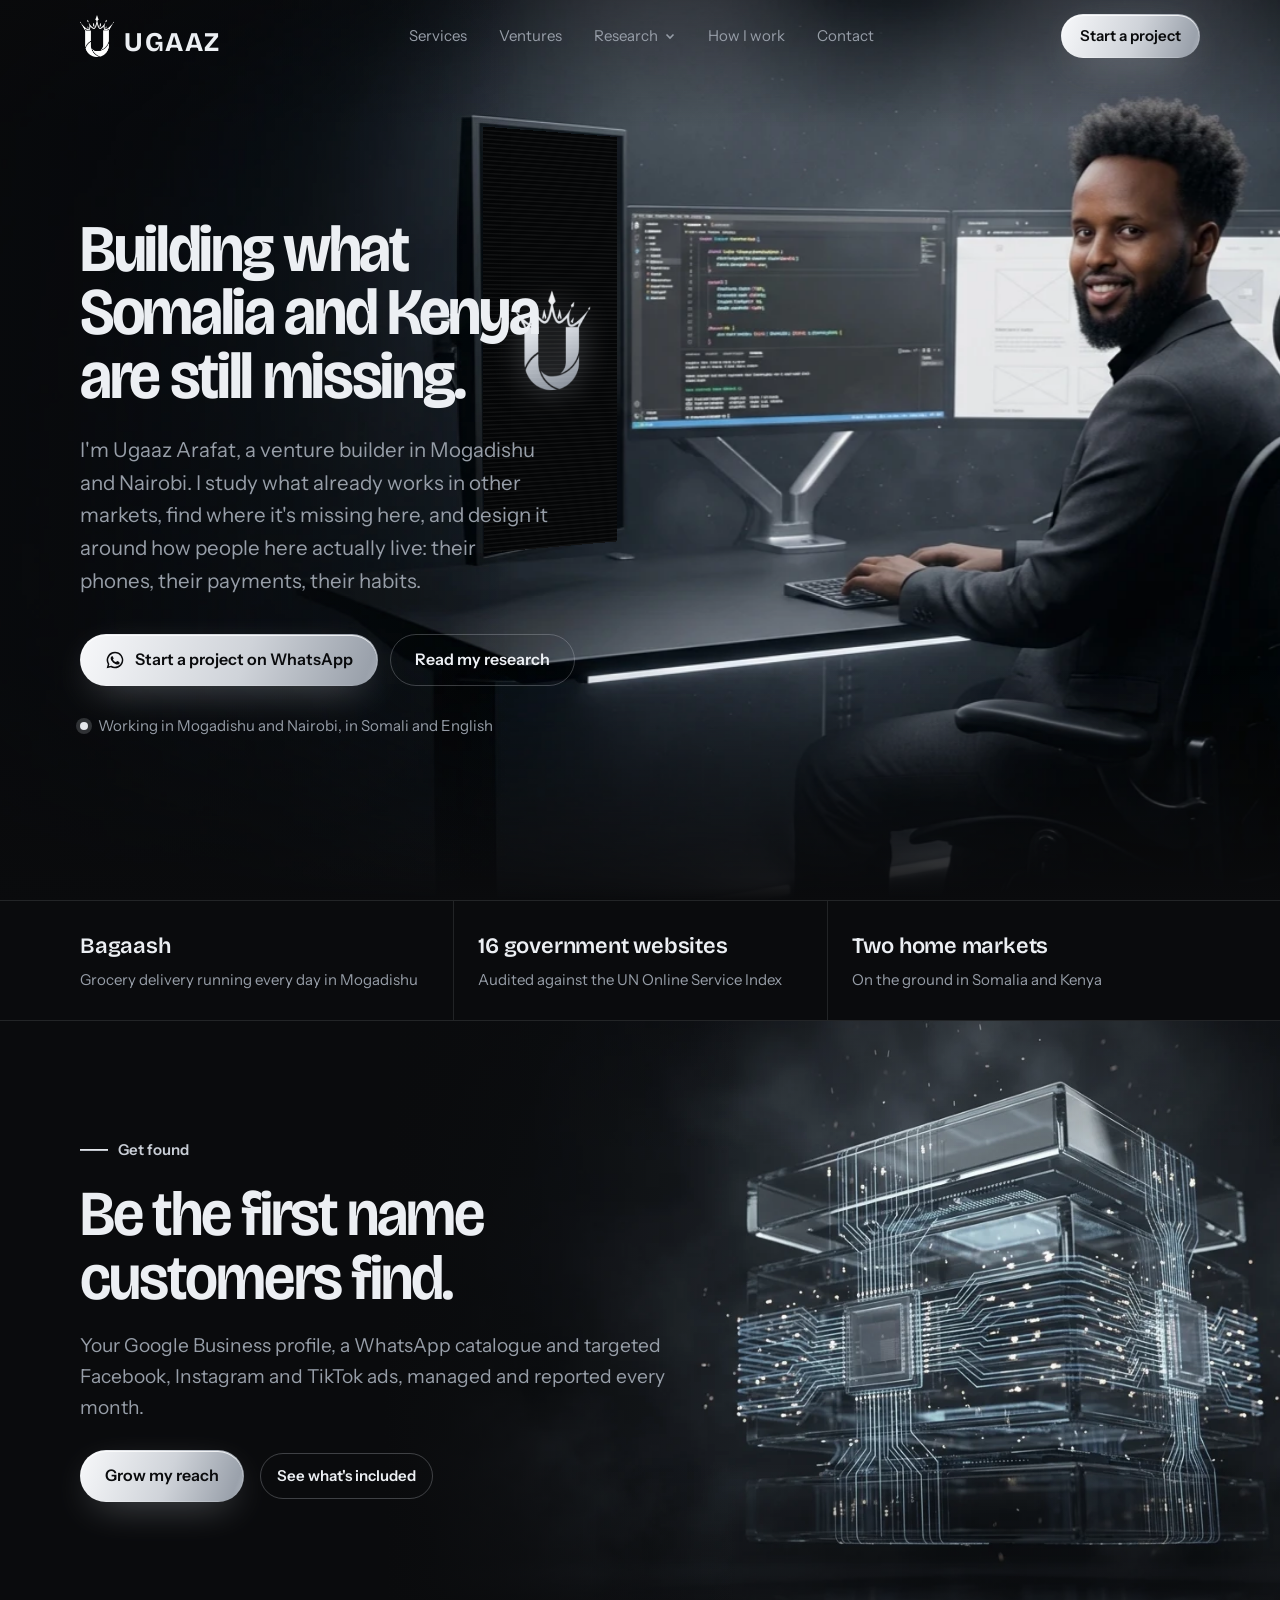
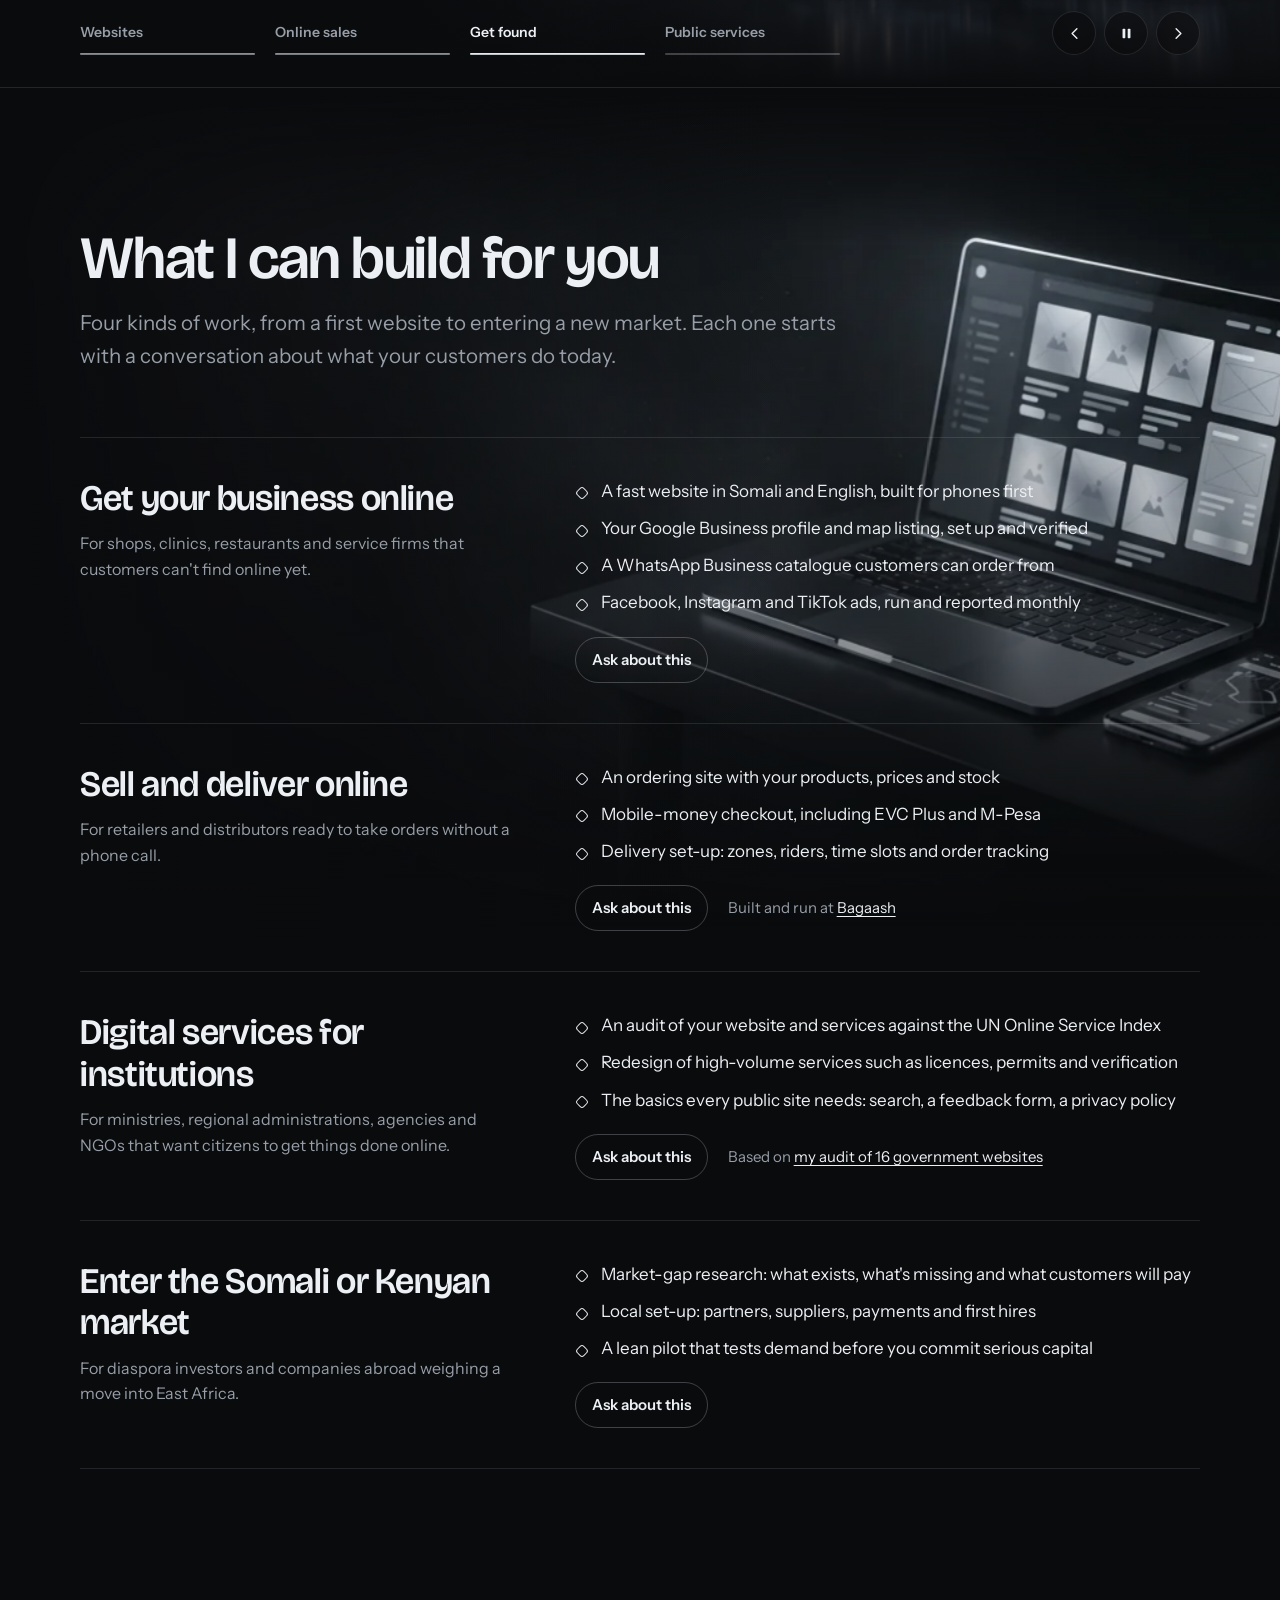
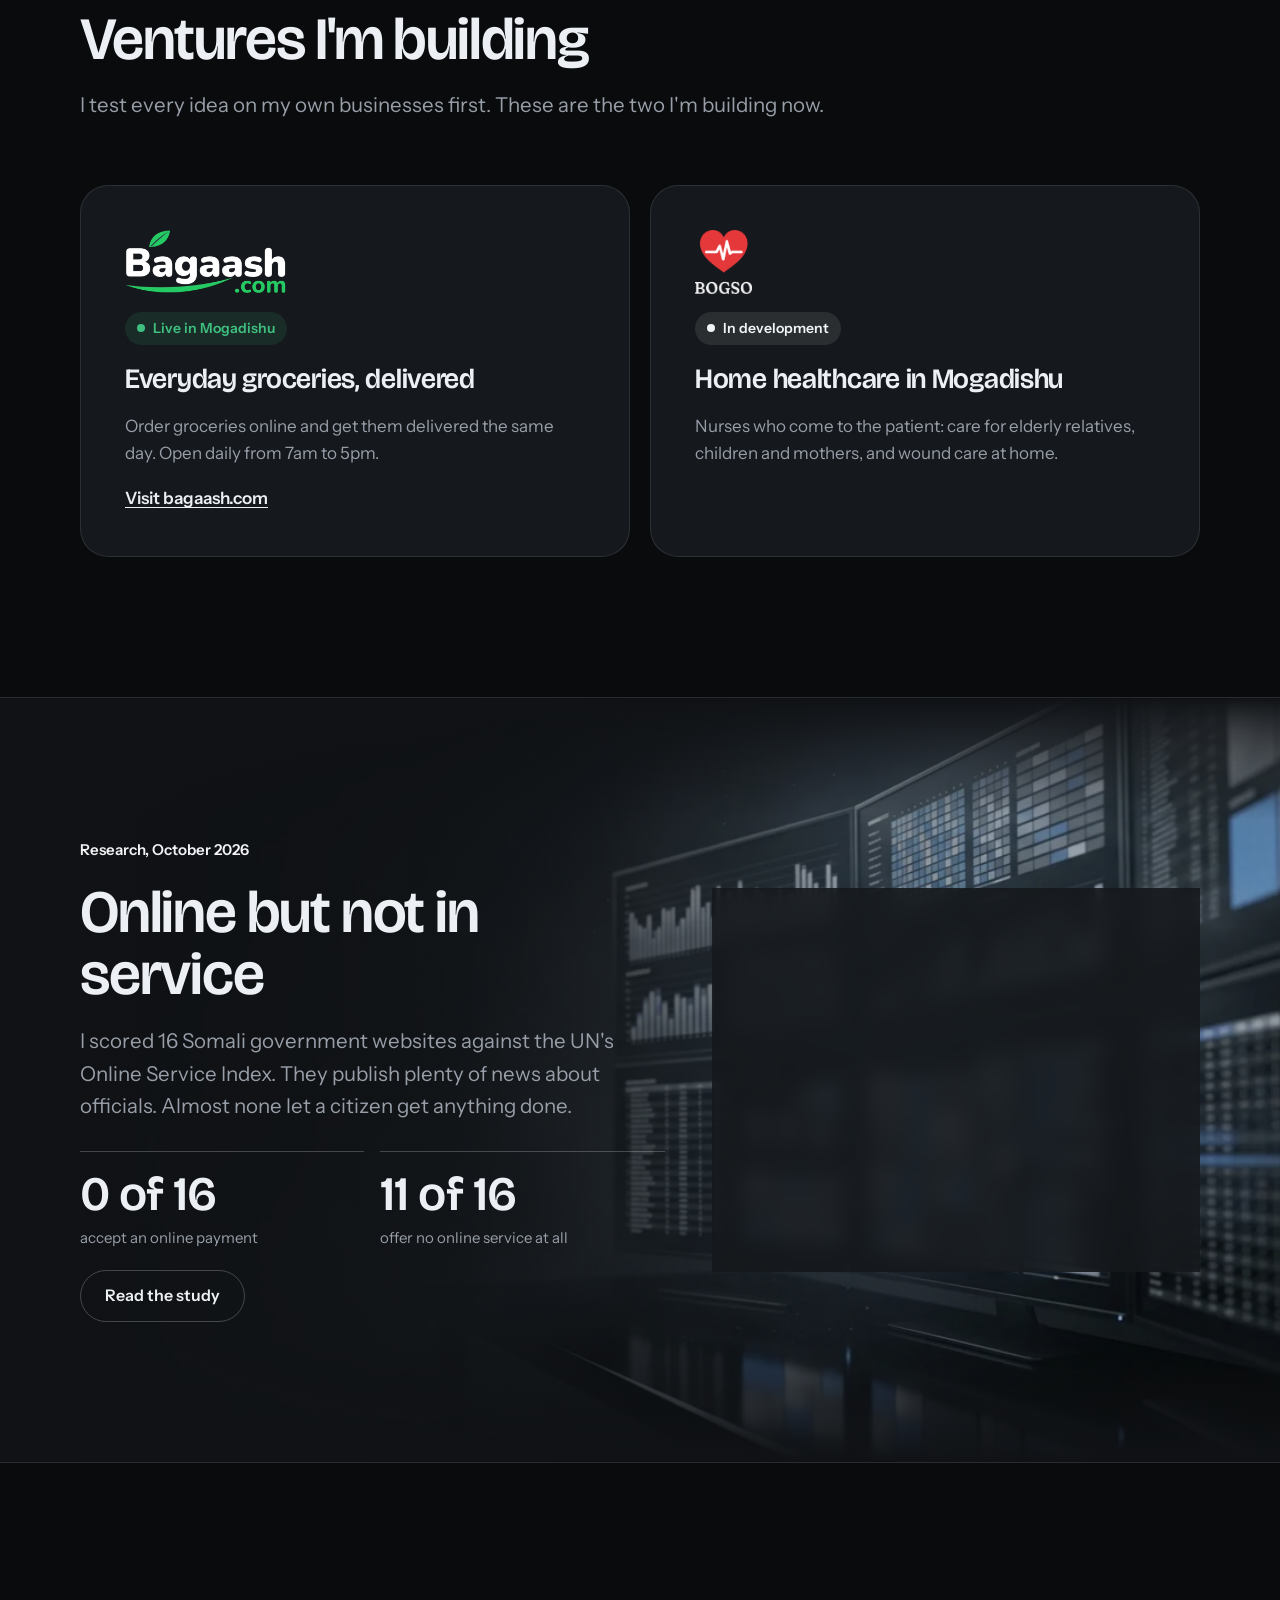
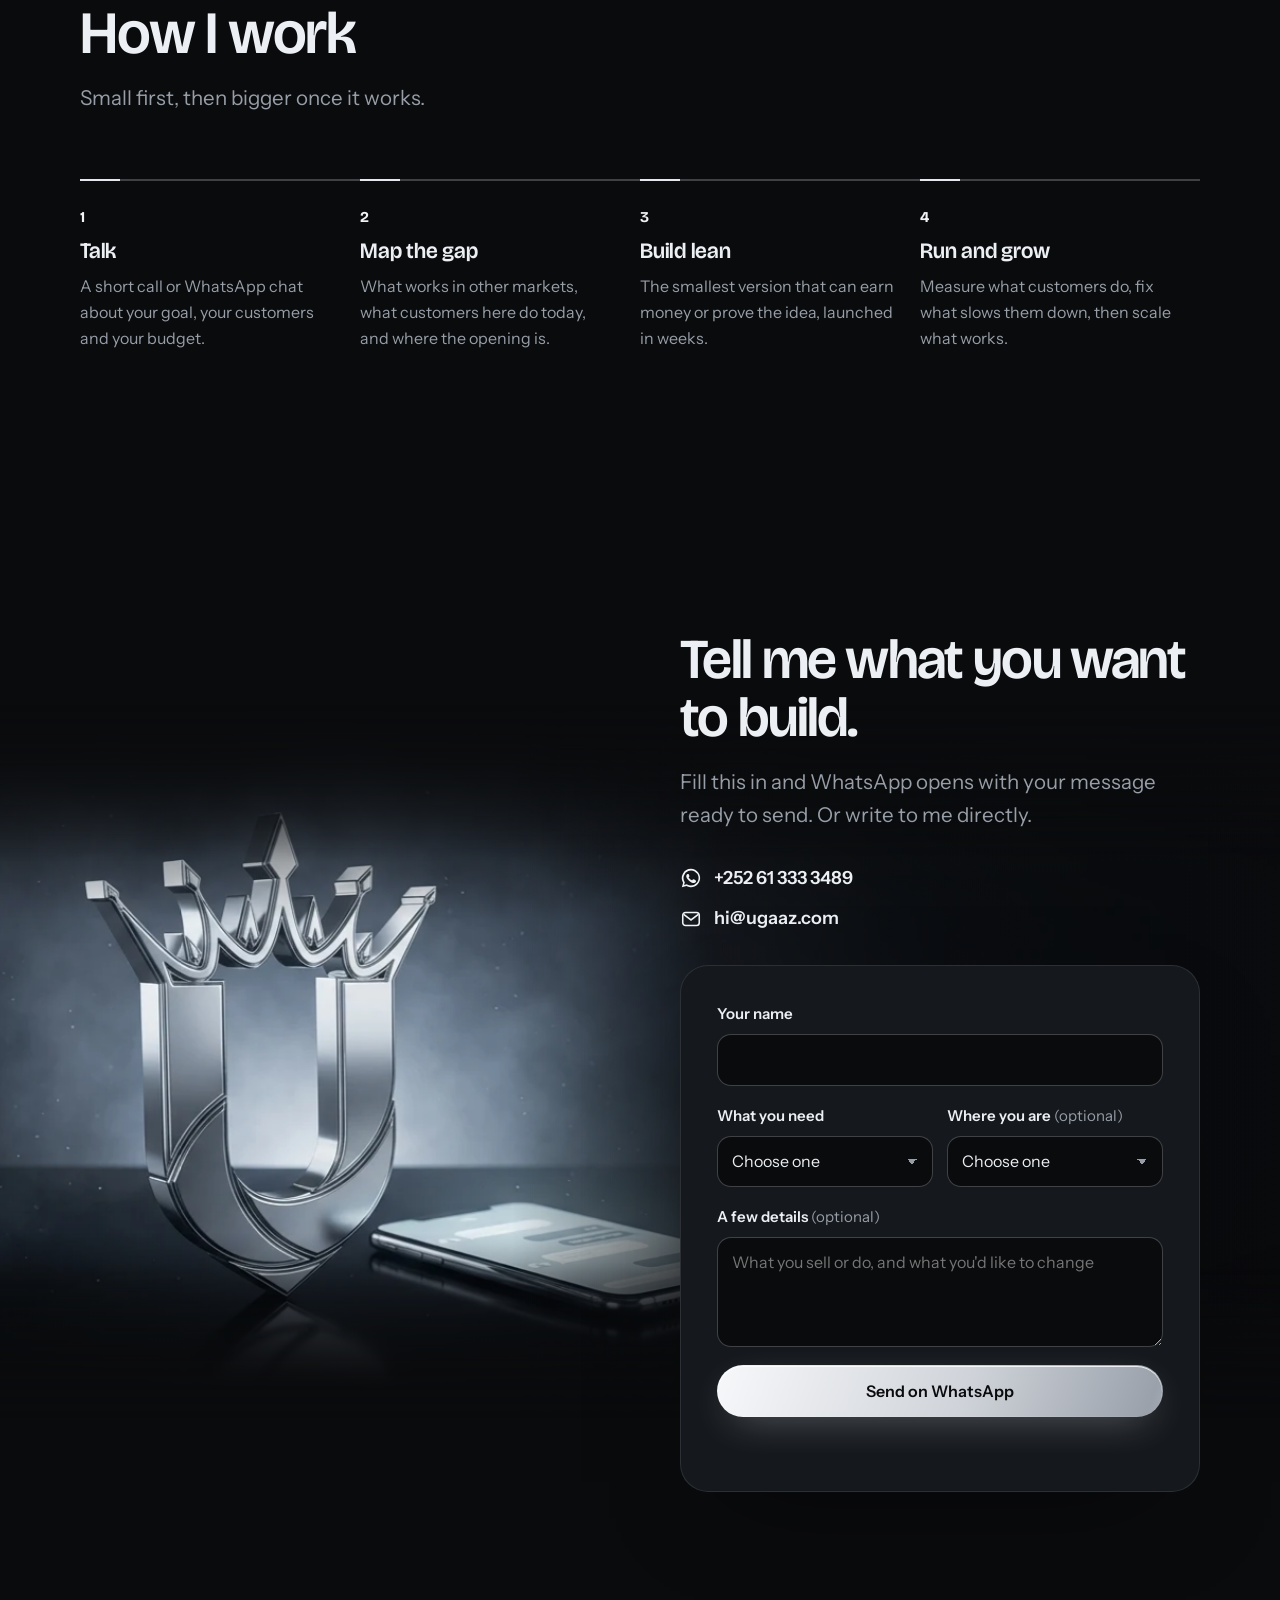
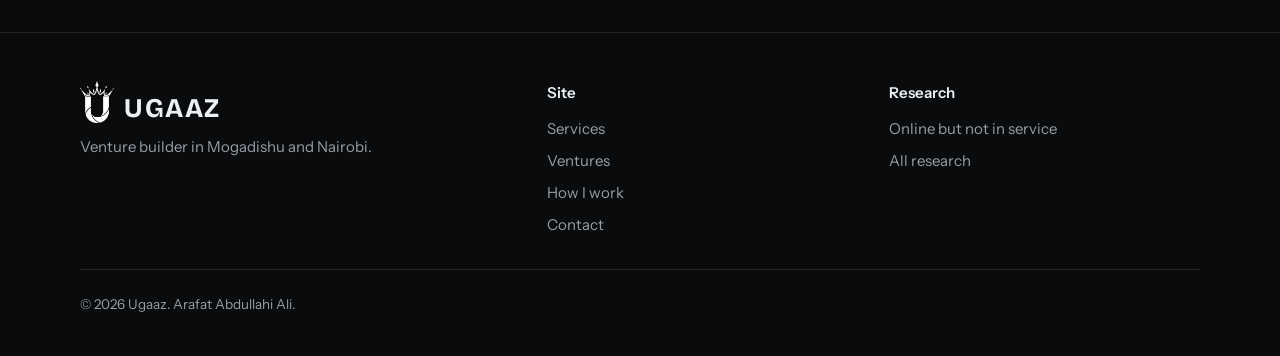
==== commit c5178ed8: "Offers slider: four direct-marketing slides with WhatsApp CTAs Autoplay with progress bars, tabs, ar" ====
--- a/index.html
+++ b/index.html
@@ -89,6 +89,72 @@
     </div>
   </section>
 
+  <section class="offers" aria-roledescription="carousel" aria-label="What I can do for your business" data-offers>
+    <div class="offer-track">
+      <article class="offer is-active" id="offer-0" role="tabpanel" aria-roledescription="slide" aria-label="1 of 4: Websites">
+        <div class="offer-media"><img src="assets/img/bg-services.webp" alt="" width="1376" height="768" style="object-position:85% 50%"></div>
+        <div class="wrap offer-body">
+          <p class="offer-kicker">Websites</p>
+          <h2 class="offer-title">Let's build the website your business deserves.</h2>
+          <p class="offer-text">A fast, professional site in Somali and English, designed for phones, connected to WhatsApp and easy for customers to find on Google.</p>
+          <div class="offer-cta">
+            <a class="btn btn-chrome" href="#" data-wa="Asc Ugaaz, I'd like a website for my business.">Build my website</a>
+            <a class="link-btn" href="index.html#services">See what's included</a>
+          </div>
+        </div>
+      </article>
+      <article class="offer" id="offer-1" role="tabpanel" aria-roledescription="slide" aria-label="2 of 4: Online sales" aria-hidden="true" inert>
+        <div class="offer-media"><img src="assets/img/slide-store.webp" alt="" width="1376" height="768" style="object-position:80% 50%" loading="lazy"></div>
+        <div class="wrap offer-body">
+          <p class="offer-kicker">Online sales</p>
+          <h2 class="offer-title">Take orders and payments around the clock.</h2>
+          <p class="offer-text">An online store with your products and prices, EVC Plus and M-Pesa checkout, and delivery tracking your customers can follow.</p>
+          <div class="offer-cta">
+            <a class="btn btn-chrome" href="#" data-wa="Asc Ugaaz, I'd like to start selling online.">Start selling online</a>
+            <a class="link-btn" href="index.html#services">See what's included</a>
+          </div>
+        </div>
+      </article>
+      <article class="offer" id="offer-2" role="tabpanel" aria-roledescription="slide" aria-label="3 of 4: Get found" aria-hidden="true" inert>
+        <div class="offer-media"><img src="assets/img/slide-growth.webp" alt="" width="1376" height="768" style="object-position:80% 50%" loading="lazy"></div>
+        <div class="wrap offer-body">
+          <p class="offer-kicker">Get found</p>
+          <h2 class="offer-title">Be the first name customers find.</h2>
+          <p class="offer-text">Your Google Business profile, a WhatsApp catalogue and targeted Facebook, Instagram and TikTok ads, managed and reported every month.</p>
+          <div class="offer-cta">
+            <a class="btn btn-chrome" href="#" data-wa="Asc Ugaaz, I'd like help getting more customers online.">Grow my reach</a>
+            <a class="link-btn" href="index.html#services">See what's included</a>
+          </div>
+        </div>
+      </article>
+      <article class="offer" id="offer-3" role="tabpanel" aria-roledescription="slide" aria-label="4 of 4: Public services" aria-hidden="true" inert>
+        <div class="offer-media"><img src="assets/img/bg-research.webp" alt="" width="1376" height="768" style="object-position:80% 50%" loading="lazy"></div>
+        <div class="wrap offer-body">
+          <p class="offer-kicker">Public services</p>
+          <h2 class="offer-title">Bring your institution's services online.</h2>
+          <p class="offer-text">An independent audit against the UN Online Service Index, then a practical plan to put licences, permits and payments online.</p>
+          <div class="offer-cta">
+            <a class="btn btn-chrome" href="#" data-wa="Asc Ugaaz, I'd like to request a website and services audit for our institution.">Request an audit</a>
+            <a class="link-btn" href="research/online-but-not-in-service.html">Read the research</a>
+          </div>
+        </div>
+      </article>
+    </div>
+    <div class="wrap offer-controls">
+      <div class="offer-tabs" role="tablist" aria-label="Choose an offer">
+        <button type="button" role="tab" id="offer-tab-0" aria-controls="offer-0" aria-selected="true" tabindex="0"><span class="tab-label">Websites</span><span class="tab-bar"><i></i></span></button>
+        <button type="button" role="tab" id="offer-tab-1" aria-controls="offer-1" aria-selected="false" tabindex="-1"><span class="tab-label">Online sales</span><span class="tab-bar"><i></i></span></button>
+        <button type="button" role="tab" id="offer-tab-2" aria-controls="offer-2" aria-selected="false" tabindex="-1"><span class="tab-label">Get found</span><span class="tab-bar"><i></i></span></button>
+        <button type="button" role="tab" id="offer-tab-3" aria-controls="offer-3" aria-selected="false" tabindex="-1"><span class="tab-label">Public services</span><span class="tab-bar"><i></i></span></button>
+      </div>
+      <div class="offer-nav">
+        <button type="button" class="icon-btn" data-offer-prev aria-label="Previous offer"><svg viewBox="0 0 24 24" fill="none" stroke="currentColor" stroke-width="1.8" stroke-linecap="round" stroke-linejoin="round" aria-hidden="true"><path d="m15 6-6 6 6 6"/></svg></button>
+        <button type="button" class="icon-btn" data-offer-pause aria-label="Pause slides"><svg class="i-pause" viewBox="0 0 24 24" fill="currentColor" aria-hidden="true"><rect x="7" y="6" width="3.5" height="12" rx="1"/><rect x="13.5" y="6" width="3.5" height="12" rx="1"/></svg><svg class="i-play" viewBox="0 0 24 24" fill="currentColor" aria-hidden="true"><path d="M8 5.5v13l10.5-6.5z"/></svg></button>
+        <button type="button" class="icon-btn" data-offer-next aria-label="Next offer"><svg viewBox="0 0 24 24" fill="none" stroke="currentColor" stroke-width="1.8" stroke-linecap="round" stroke-linejoin="round" aria-hidden="true"><path d="m9 6 6 6-6 6"/></svg></button>
+      </div>
+    </div>
+  </section>
+
   <section class="sec has-bg" id="services" aria-labelledby="svc-title">
     <div class="sec-bg sec-bg--services" aria-hidden="true"><img src="assets/img/bg-services.webp" alt="" width="1376" height="768" loading="lazy" data-bg-parallax></div>
     <div class="wrap">
@@ -319,5 +385,6 @@
 <script src="assets/js/site.js"></script>
 <script src="assets/js/hero.js"></script>
 <script src="assets/js/bg.js"></script>
+<script src="assets/js/offers.js"></script>
 </body>
 </html>
--- a/assets/css/home.css
+++ b/assets/css/home.css
@@ -88,6 +88,68 @@
   .proof .wrap { grid-template-columns: 1fr; }
   .proof-item, .proof-item + .proof-item { padding: 20px 0; border-left: 0; }
   .proof-item + .proof-item { border-top: 1px solid var(--line); }
+}
+
+/* Offers slider */
+.offers { position: relative; isolation: isolate; overflow: hidden; border-bottom: 1px solid var(--line); }
+.offer-track { display: grid; min-height: clamp(560px, 74vh, 720px); touch-action: pan-y; }
+.offer { grid-area: 1 / 1; position: relative; display: flex; align-items: center; visibility: hidden; opacity: 0; transition: opacity .9s var(--ease), visibility 0s .9s; }
+.offer.is-active { visibility: visible; opacity: 1; transition: opacity .9s var(--ease), visibility 0s; z-index: 1; }
+.offer-media { position: absolute; inset: 0 0 0 30%; overflow: hidden; z-index: -1; }
+.offer-media img { width: 100%; height: 100%; object-fit: cover; transform: scale(1.08); transition: transform 7.5s linear; }
+.offer.is-active .offer-media img { transform: scale(1); }
+.offer-media::after {
+  content: ""; position: absolute; inset: 0;
+  background:
+    linear-gradient(90deg, var(--bg) 0%, rgba(10,11,13,.75) 14%, rgba(10,11,13,0) 40%),
+    linear-gradient(180deg, rgba(10,11,13,.4) 0%, rgba(10,11,13,0) 20%, rgba(10,11,13,0) 66%, var(--bg) 100%);
+}
+.offer-body { display: grid; gap: 20px; align-content: center; padding-block: 72px 140px; }
+.offer-body > * { max-width: 560px; }
+.offer-kicker { display: inline-flex; align-items: center; gap: 10px; font-weight: 600; font-size: 15px; color: var(--silver); }
+.offer-kicker::before { content: ""; width: 28px; height: 1.5px; background: var(--chrome); }
+.offer-title { font-size: clamp(38px, 5vw, 68px); line-height: 1; letter-spacing: -0.03em; text-wrap: balance; font-variation-settings: "opsz" 96, "wdth" 94; }
+.offer-text { font-size: clamp(17px, 1.5vw, 20px); color: var(--muted); max-width: 50ch; }
+.offer-cta { display: flex; flex-wrap: wrap; align-items: center; gap: 12px 16px; margin-top: 8px; }
+@media (prefers-reduced-motion: no-preference) {
+  .offer .offer-body > * { opacity: 0; transform: translateY(16px); }
+  .offer.is-active .offer-body > * { opacity: 1; transform: none; transition: opacity .7s var(--ease), transform .7s var(--ease); }
+  .offer.is-active .offer-body > :nth-child(2) { transition-delay: .08s; }
+  .offer.is-active .offer-body > :nth-child(3) { transition-delay: .16s; }
+  .offer.is-active .offer-body > :nth-child(4) { transition-delay: .24s; }
+}
+@media (prefers-reduced-motion: reduce) { .offer-media img, .offer.is-active .offer-media img { transform: none; transition: none; } }
+
+.offer-controls { position: absolute; left: 0; right: 0; bottom: 32px; z-index: 2; display: flex; align-items: flex-end; justify-content: space-between; gap: 24px; }
+.offer-tabs { display: grid; grid-template-columns: repeat(4, minmax(0, 1fr)); gap: 20px; flex: 1; max-width: 760px; }
+.offer-tabs button { background: none; border: 0; padding: 8px 0 0; text-align: left; cursor: pointer; display: grid; gap: 10px; color: var(--muted); font-size: 14px; font-weight: 600; }
+.offer-tabs button[aria-selected="true"], .offer-tabs button:hover { color: var(--text); }
+.tab-bar { display: block; height: 2px; border-radius: 2px; background: var(--line-2); overflow: hidden; }
+.tab-bar i { display: block; height: 100%; width: 0; background: var(--chrome); }
+.offer-tabs button.done .tab-bar i { width: 100%; opacity: .45; }
+.offer-tabs button[aria-selected="true"] .tab-bar i { width: 100%; opacity: 1; transform-origin: 0 50%; }
+.offers.playing .offer-tabs button[aria-selected="true"] .tab-bar i { animation: fill var(--offer-ms, 7000ms) linear forwards; }
+.offers.paused .offer-tabs button[aria-selected="true"] .tab-bar i, .offers.offscreen .offer-tabs button[aria-selected="true"] .tab-bar i { animation-play-state: paused; }
+@keyframes fill { from { transform: scaleX(0); } to { transform: scaleX(1); } }
+.offer-nav { display: flex; gap: 8px; }
+.offer-nav .icon-btn { background: color-mix(in srgb, var(--bg) 60%, transparent); backdrop-filter: blur(8px); -webkit-backdrop-filter: blur(8px); }
+.i-play { display: none; }
+.offers.user-paused .i-play { display: block; }
+.offers.user-paused .i-pause { display: none; }
+
+@media (max-width: 1100px) and (min-width: 821px) { .offer-media { left: 40%; } .offer-body > * { max-width: 460px; } }
+@media (max-width: 820px) {
+  .offer-track { min-height: 0; }
+  .offer { display: block; }
+  .offer-media { position: relative; inset: auto; height: 62vw; z-index: 0; }
+  .offer-media img { position: absolute; inset: 0; }
+  .offer-media img { object-position: 82% 50% !important; }
+  .offer-media::after { background: linear-gradient(180deg, rgba(10,11,13,.2) 0%, rgba(10,11,13,0) 40%, var(--bg) 100%); }
+  .offer-body { padding-block: 0 150px; margin-top: -32px; position: relative; }
+  .offer-controls { bottom: 24px; flex-direction: column; align-items: stretch; gap: 16px; }
+  .offer-tabs { grid-template-columns: repeat(2, minmax(0, 1fr)); gap: 6px 16px; }
+  .offer-tabs button { font-size: 13.5px; gap: 8px; }
+  .offer-nav { display: none; }
 }
 
 /* Section backgrounds */
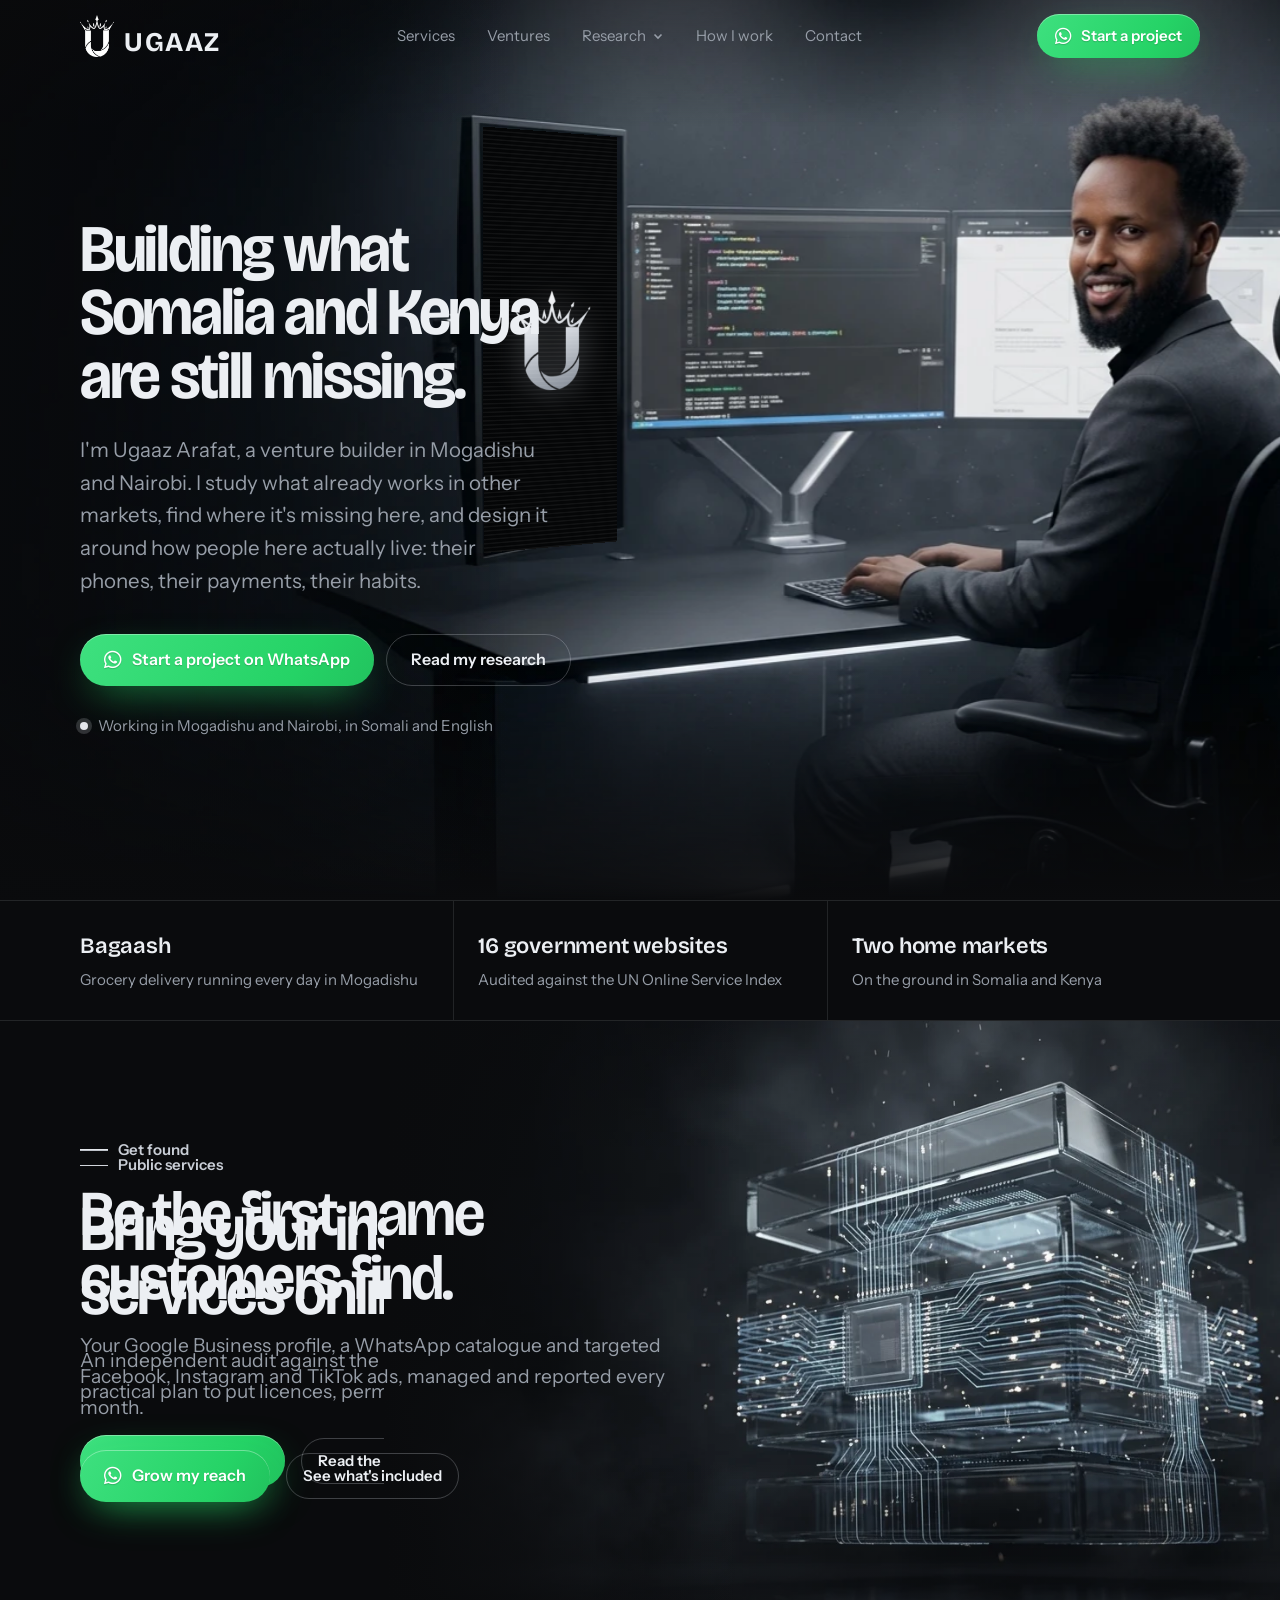
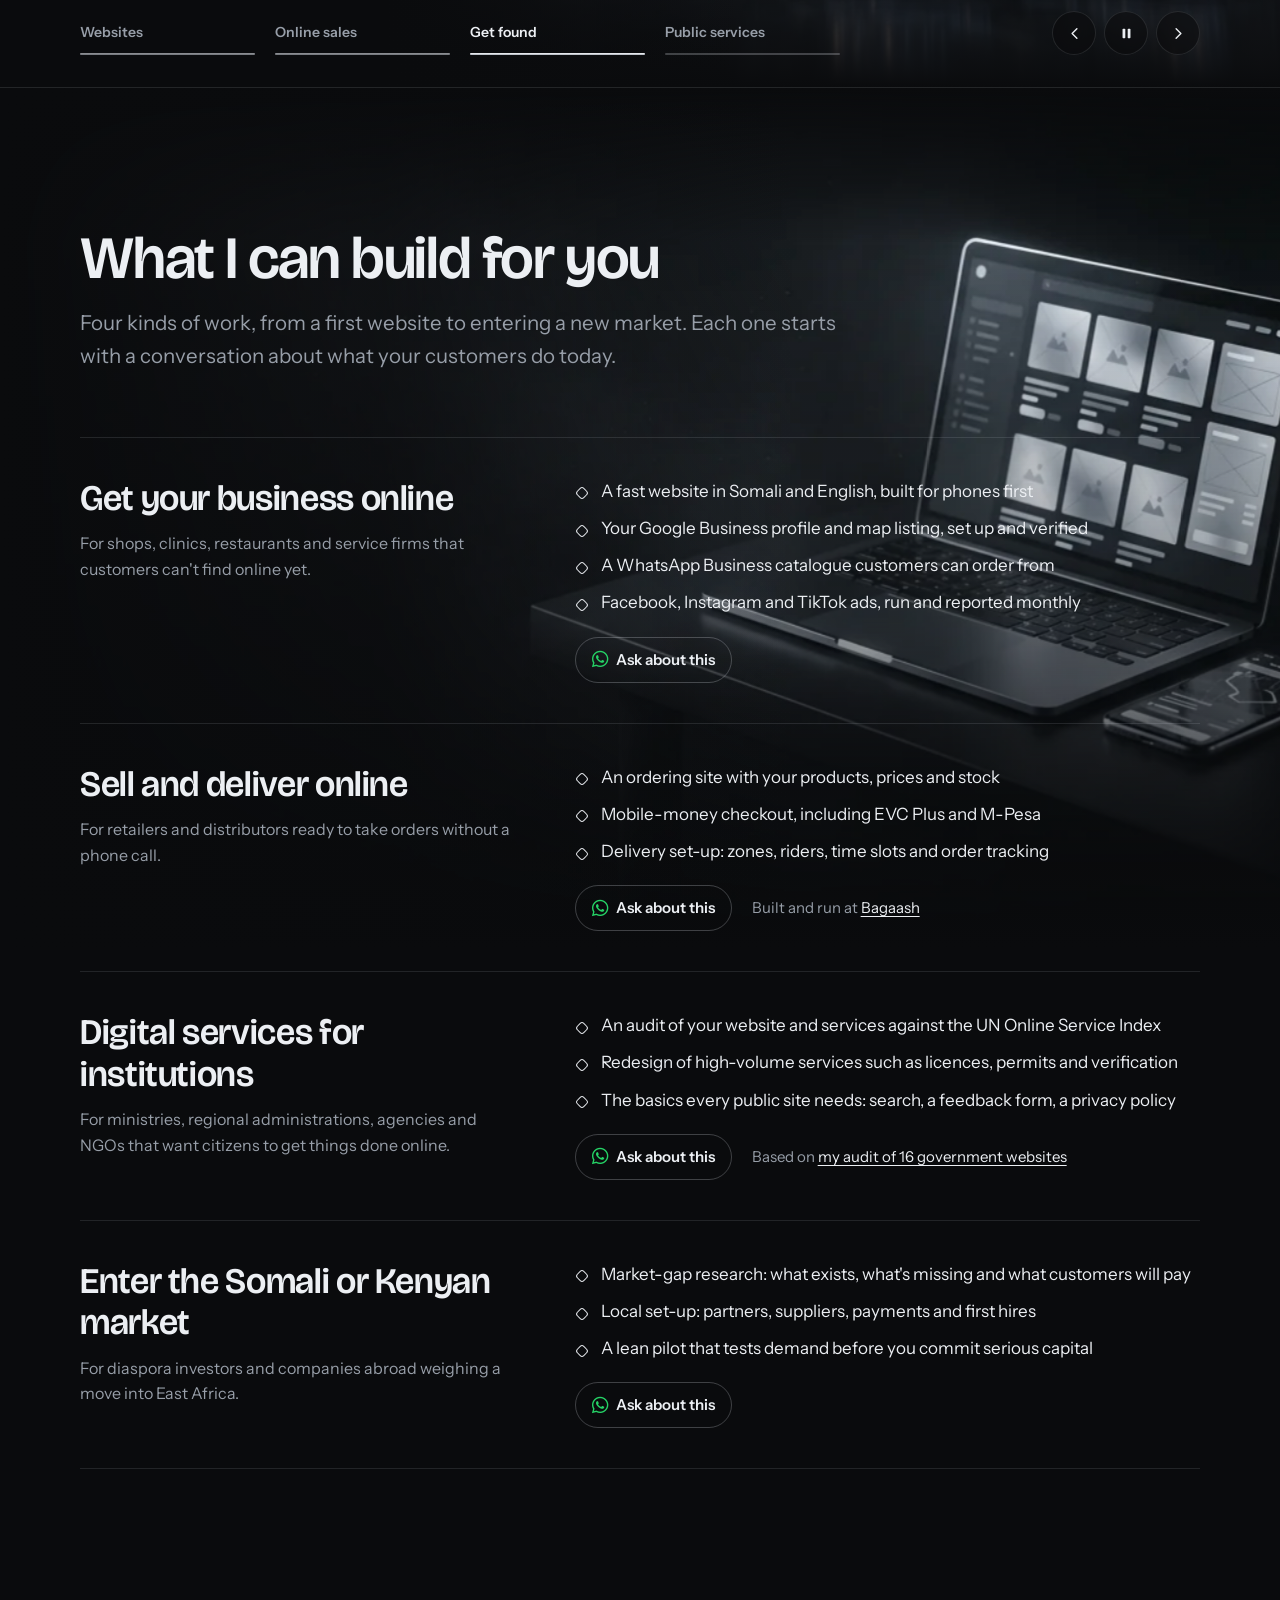
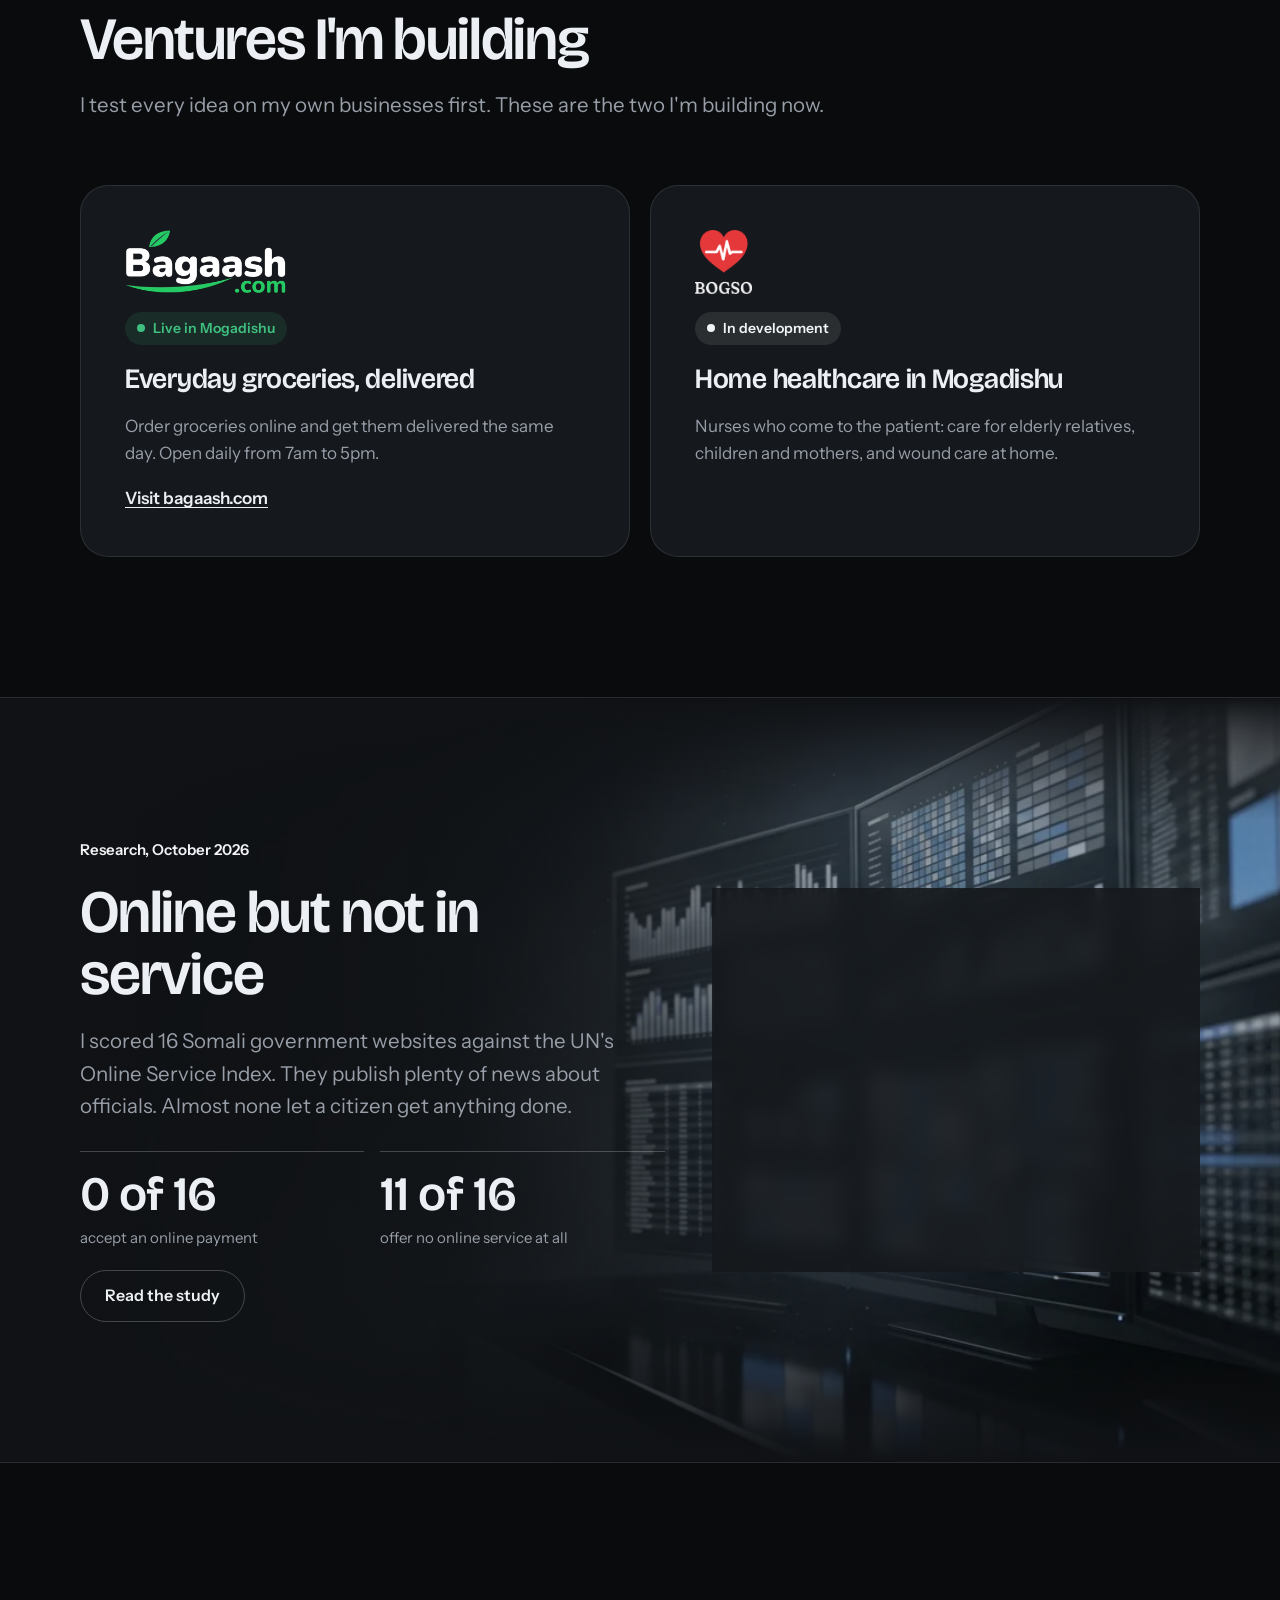
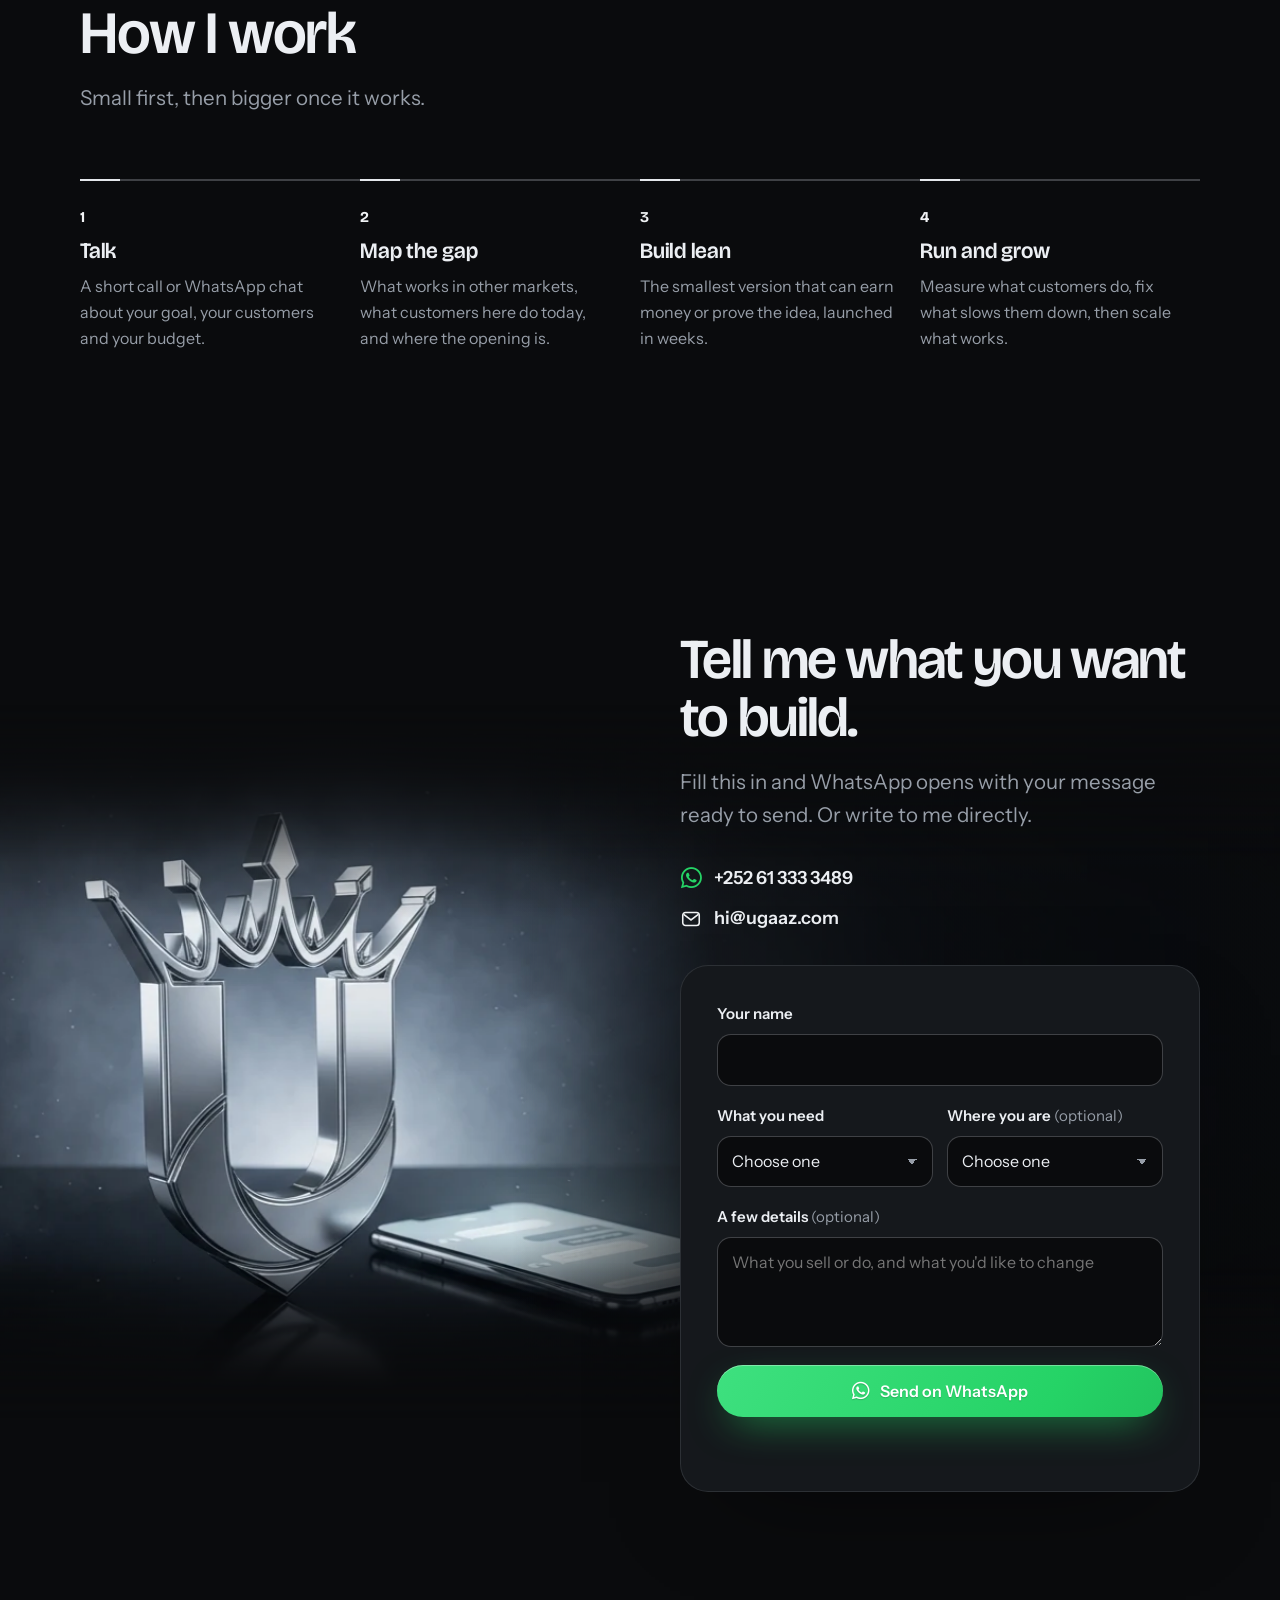
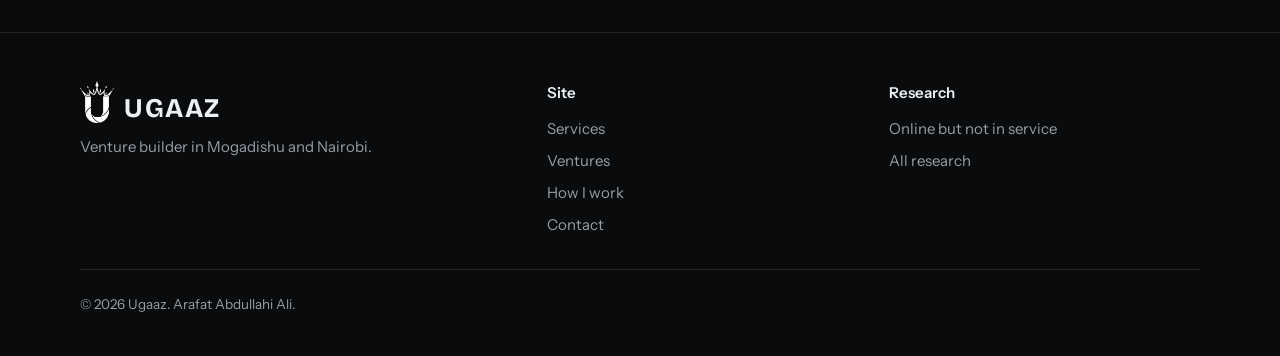
==== commit 36ef4526: "WhatsApp-green CTAs with the WhatsApp icon Self-hosts a one-glyph subset of Font Awesome Free Brands" ====
--- a/index.html
+++ b/index.html
@@ -44,10 +44,10 @@
       </div>
       <a href="index.html#process">How I work</a>
       <a href="index.html#contact">Contact</a>
-      <a class="btn btn-chrome mobile-cta" href="#" data-wa>Start a project on WhatsApp</a>
+      <a class="btn btn-wa mobile-cta" href="#" data-wa><i class="fa-brands fa-whatsapp wa-ico" aria-hidden="true"></i> Start a project on WhatsApp</a>
     </nav>
     <div class="top-actions">
-      <a class="btn btn-chrome" href="#" data-wa>Start a project</a>
+      <a class="btn btn-wa" href="#" data-wa><i class="fa-brands fa-whatsapp wa-ico" aria-hidden="true"></i> Start a project</a>
       <button class="icon-btn menu-btn" type="button" aria-label="Open menu" aria-expanded="false">
         <svg viewBox="0 0 24 24" fill="none" stroke="currentColor" stroke-width="1.7" stroke-linecap="round" aria-hidden="true"><path d="M4 8h16M4 16h16"/></svg>
       </button>
@@ -62,8 +62,8 @@
         <h1 id="hero-title">Building what Somalia and Kenya are still missing.</h1>
         <p class="lede">I'm Ugaaz Arafat, a venture builder in Mogadishu and Nairobi. I study what already works in other markets, find where it's missing here, and design it around how people here actually live: their phones, their payments, their habits.</p>
         <div class="hero-cta">
-          <a class="btn btn-chrome pulse" href="#" data-wa="Asc Ugaaz, I'd like to start a project.">
-            <svg viewBox="0 0 24 24" fill="currentColor" aria-hidden="true"><path d="M12 2a10 10 0 0 0-8.6 15.1L2 22l5-1.3A10 10 0 1 0 12 2Zm0 18.2a8.2 8.2 0 0 1-4.2-1.2l-.3-.2-3 .8.8-2.9-.2-.3A8.2 8.2 0 1 1 12 20.2Zm4.5-6.1c-.2-.1-1.5-.7-1.7-.8-.2-.1-.4-.1-.6.1l-.8 1c-.1.2-.3.2-.5.1a6.7 6.7 0 0 1-3.3-2.9c-.3-.4.3-.4.7-1.4.1-.2 0-.3 0-.4l-.8-1.8c-.2-.5-.4-.4-.6-.4h-.5a1 1 0 0 0-.7.3 3 3 0 0 0-.9 2.2 5.2 5.2 0 0 0 1.1 2.7 11.8 11.8 0 0 0 4.5 4c1.7.7 2.3.8 3.2.6a2.7 2.7 0 0 0 1.8-1.2 2.2 2.2 0 0 0 .1-1.3c0-.1-.2-.2-.4-.3Z"/></svg>
+          <a class="btn btn-wa pulse" href="#" data-wa="Asc Ugaaz, I'd like to start a project.">
+            <i class="fa-brands fa-whatsapp wa-ico" aria-hidden="true"></i>
             Start a project on WhatsApp
           </a>
           <a class="btn btn-ghost" href="research/index.html">Read my research</a>
@@ -98,7 +98,7 @@
           <h2 class="offer-title">Let's build the website your business deserves.</h2>
           <p class="offer-text">A fast, professional site in Somali and English, designed for phones, connected to WhatsApp and easy for customers to find on Google.</p>
           <div class="offer-cta">
-            <a class="btn btn-chrome" href="#" data-wa="Asc Ugaaz, I'd like a website for my business.">Build my website</a>
+            <a class="btn btn-wa" href="#" data-wa="Asc Ugaaz, I'd like a website for my business."><i class="fa-brands fa-whatsapp wa-ico" aria-hidden="true"></i> Build my website</a>
             <a class="link-btn" href="index.html#services">See what's included</a>
           </div>
         </div>
@@ -110,7 +110,7 @@
           <h2 class="offer-title">Take orders and payments around the clock.</h2>
           <p class="offer-text">An online store with your products and prices, EVC Plus and M-Pesa checkout, and delivery tracking your customers can follow.</p>
           <div class="offer-cta">
-            <a class="btn btn-chrome" href="#" data-wa="Asc Ugaaz, I'd like to start selling online.">Start selling online</a>
+            <a class="btn btn-wa" href="#" data-wa="Asc Ugaaz, I'd like to start selling online."><i class="fa-brands fa-whatsapp wa-ico" aria-hidden="true"></i> Start selling online</a>
             <a class="link-btn" href="index.html#services">See what's included</a>
           </div>
         </div>
@@ -122,7 +122,7 @@
           <h2 class="offer-title">Be the first name customers find.</h2>
           <p class="offer-text">Your Google Business profile, a WhatsApp catalogue and targeted Facebook, Instagram and TikTok ads, managed and reported every month.</p>
           <div class="offer-cta">
-            <a class="btn btn-chrome" href="#" data-wa="Asc Ugaaz, I'd like help getting more customers online.">Grow my reach</a>
+            <a class="btn btn-wa" href="#" data-wa="Asc Ugaaz, I'd like help getting more customers online."><i class="fa-brands fa-whatsapp wa-ico" aria-hidden="true"></i> Grow my reach</a>
             <a class="link-btn" href="index.html#services">See what's included</a>
           </div>
         </div>
@@ -134,7 +134,7 @@
           <h2 class="offer-title">Bring your institution's services online.</h2>
           <p class="offer-text">An independent audit against the UN Online Service Index, then a practical plan to put licences, permits and payments online.</p>
           <div class="offer-cta">
-            <a class="btn btn-chrome" href="#" data-wa="Asc Ugaaz, I'd like to request a website and services audit for our institution.">Request an audit</a>
+            <a class="btn btn-wa" href="#" data-wa="Asc Ugaaz, I'd like to request a website and services audit for our institution."><i class="fa-brands fa-whatsapp wa-ico" aria-hidden="true"></i> Request an audit</a>
             <a class="link-btn" href="research/online-but-not-in-service.html">Read the research</a>
           </div>
         </div>
@@ -176,7 +176,7 @@
               <li>Facebook, Instagram and TikTok ads, run and reported monthly</li>
             </ul>
             <div class="svc-foot">
-              <a class="link-btn" href="#" data-wa="Asc Ugaaz, I'd like to get my business online.">Ask about this</a>
+              <a class="link-btn" href="#" data-wa="Asc Ugaaz, I'd like to get my business online."><i class="fa-brands fa-whatsapp wa-ico" aria-hidden="true"></i> Ask about this</a>
             </div>
           </div>
         </article>
@@ -192,7 +192,7 @@
               <li>Delivery set-up: zones, riders, time slots and order tracking</li>
             </ul>
             <div class="svc-foot">
-              <a class="link-btn" href="#" data-wa="Asc Ugaaz, I'd like to start selling and delivering online.">Ask about this</a>
+              <a class="link-btn" href="#" data-wa="Asc Ugaaz, I'd like to start selling and delivering online."><i class="fa-brands fa-whatsapp wa-ico" aria-hidden="true"></i> Ask about this</a>
               <span class="svc-proof">Built and run at <a href="https://bagaash.com" target="_blank" rel="noopener">Bagaash</a></span>
             </div>
           </div>
@@ -209,7 +209,7 @@
               <li>The basics every public site needs: search, a feedback form, a privacy policy</li>
             </ul>
             <div class="svc-foot">
-              <a class="link-btn" href="#" data-wa="Asc Ugaaz, I'm writing about digital services for our institution.">Ask about this</a>
+              <a class="link-btn" href="#" data-wa="Asc Ugaaz, I'm writing about digital services for our institution."><i class="fa-brands fa-whatsapp wa-ico" aria-hidden="true"></i> Ask about this</a>
               <span class="svc-proof">Based on <a href="research/online-but-not-in-service.html">my audit of 16 government websites</a></span>
             </div>
           </div>
@@ -226,7 +226,7 @@
               <li>A lean pilot that tests demand before you commit serious capital</li>
             </ul>
             <div class="svc-foot">
-              <a class="link-btn" href="#" data-wa="Asc Ugaaz, I'm interested in entering the Somali or Kenyan market.">Ask about this</a>
+              <a class="link-btn" href="#" data-wa="Asc Ugaaz, I'm interested in entering the Somali or Kenyan market."><i class="fa-brands fa-whatsapp wa-ico" aria-hidden="true"></i> Ask about this</a>
             </div>
           </div>
         </article>
@@ -314,7 +314,7 @@
         <p class="lede">Fill this in and WhatsApp opens with your message ready to send. Or write to me directly.</p>
         <div class="direct">
           <a href="#" data-wa>
-            <svg viewBox="0 0 24 24" fill="currentColor" aria-hidden="true"><path d="M12 2a10 10 0 0 0-8.6 15.1L2 22l5-1.3A10 10 0 1 0 12 2Zm0 18.2a8.2 8.2 0 0 1-4.2-1.2l-.3-.2-3 .8.8-2.9-.2-.3A8.2 8.2 0 1 1 12 20.2Zm4.5-6.1c-.2-.1-1.5-.7-1.7-.8-.2-.1-.4-.1-.6.1l-.8 1c-.1.2-.3.2-.5.1a6.7 6.7 0 0 1-3.3-2.9c-.3-.4.3-.4.7-1.4.1-.2 0-.3 0-.4l-.8-1.8c-.2-.5-.4-.4-.6-.4h-.5a1 1 0 0 0-.7.3 3 3 0 0 0-.9 2.2 5.2 5.2 0 0 0 1.1 2.7 11.8 11.8 0 0 0 4.5 4c1.7.7 2.3.8 3.2.6a2.7 2.7 0 0 0 1.8-1.2 2.2 2.2 0 0 0 .1-1.3c0-.1-.2-.2-.4-.3Z"/></svg>
+            <i class="fa-brands fa-whatsapp wa-ico" aria-hidden="true"></i>
             +252 61 333 3489
           </a>
           <a href="mailto:hi@ugaaz.com">
@@ -356,7 +356,7 @@
           <label for="f-detail">A few details <span class="opt">(optional)</span></label>
           <textarea id="f-detail" name="detail" placeholder="What you sell or do, and what you'd like to change"></textarea>
         </div>
-        <button class="btn btn-chrome" type="submit">Send on WhatsApp</button>
+        <button class="btn btn-wa" type="submit"><i class="fa-brands fa-whatsapp wa-ico" aria-hidden="true"></i> Send on WhatsApp</button>
         <p class="form-note" role="status" aria-live="polite"></p>
       </form>
       </div>
--- a/assets/css/site.css
+++ b/assets/css/site.css
@@ -18,6 +18,8 @@
   --data-light: #9cc3f2;
   --data-deep: #2e64a8;
   --data-track: rgba(76, 143, 224, 0.14);
+  --wa: #25d366;
+  --wa-deep: #128c7e;
   --mark-filter: none;
   --display: "Bricolage Grotesque", "Avenir Next", system-ui, sans-serif;
   --body: "Instrument Sans", system-ui, -apple-system, "Segoe UI", sans-serif;
@@ -167,3 +169,38 @@
   html { scroll-behavior: auto; }
   *, *::before, *::after { animation-duration: .01ms !important; animation-iteration-count: 1 !important; transition-duration: .01ms !important; }
 }
+
+/* WhatsApp icon: one glyph from Font Awesome Free Brands (CC BY 4.0), self-hosted */
+@font-face { font-family: "wa-icon"; src: url("../fonts/wa-icon.woff2") format("woff2"); font-display: block; }
+.fa-brands.fa-whatsapp { font-family: "wa-icon"; font-style: normal; font-weight: 400; display: inline-block; -webkit-font-smoothing: antialiased; }
+.fa-brands.fa-whatsapp::before { content: "\f232"; }
+
+/* WhatsApp buttons: brand green, white WhatsApp icon */
+.btn-wa {
+  position: relative; overflow: hidden; isolation: isolate; color: #fff; border: 0;
+  background: linear-gradient(120deg, #3ee07f 0%, var(--wa) 35%, #1fb457 60%, var(--wa-deep) 100%);
+  background-size: 220% 100%;
+  box-shadow: inset 0 1px 0 rgba(255,255,255,.35), 0 14px 40px -14px rgba(37,211,102,.75);
+  text-shadow: 0 1px 1px rgba(0,0,0,.18);
+}
+.btn-wa:hover { filter: brightness(1.07) saturate(1.05); }
+.btn-wa::after {
+  content: ""; position: absolute; inset: -2px auto -2px -60%; width: 45%; z-index: -1;
+  background: linear-gradient(100deg, transparent 0%, rgba(255,255,255,.55) 50%, transparent 100%);
+  transform: skewX(-20deg); opacity: 0;
+}
+.wa-ico { font-size: 1.25em; line-height: 1; flex: none; }
+.btn-wa .wa-ico { color: #fff; }
+.link-btn .wa-ico, .btn-ghost .wa-ico, .direct .wa-ico { color: var(--wa); }
+@media (prefers-reduced-motion: no-preference) {
+  .btn-wa { animation: wa-flow 6s ease-in-out infinite; }
+  .btn-wa::after { animation: sweep 3.6s var(--ease) infinite; }
+  .btn-wa.pulse { animation: wa-flow 6s ease-in-out infinite, wa-pulse 2.4s ease-out infinite; }
+  .btn-wa.pulse .wa-ico { animation: nudge 3.6s ease-in-out infinite; }
+}
+@keyframes wa-flow { 0%, 100% { background-position: 0% 50%; } 50% { background-position: 100% 50%; } }
+@keyframes wa-pulse {
+  0% { box-shadow: inset 0 1px 0 rgba(255,255,255,.35), 0 0 0 0 rgba(37,211,102,.55), 0 14px 40px -14px rgba(37,211,102,.75); }
+  70% { box-shadow: inset 0 1px 0 rgba(255,255,255,.35), 0 0 0 16px rgba(37,211,102,0), 0 14px 40px -14px rgba(37,211,102,.75); }
+  100% { box-shadow: inset 0 1px 0 rgba(255,255,255,.35), 0 0 0 0 rgba(37,211,102,0), 0 14px 40px -14px rgba(37,211,102,.75); }
+}
--- a/assets/css/home.css
+++ b/assets/css/home.css
@@ -202,6 +202,7 @@
 .link-btn { display: inline-flex; align-items: center; gap: 8px; font-weight: 600; text-decoration: none; padding: 10px 16px; border-radius: 999px; border: 1px solid var(--line-2); font-size: 15px; }
 .link-btn:hover { border-color: var(--accent); color: var(--accent-ink); }
 .link-btn svg { width: 18px; height: 18px; }
+.link-btn:has(.wa-ico):hover { border-color: var(--wa); color: var(--text); }
 @media (max-width: 820px) { .svc { grid-template-columns: 1fr; padding-block: 32px; } }
 
 /* Ventures */
@@ -270,6 +271,7 @@
 .direct a { display: flex; align-items: center; gap: 12px; text-decoration: none; font-weight: 600; font-size: 18px; width: fit-content; }
 .direct a:hover { color: var(--accent-ink); }
 .direct svg { width: 22px; height: 22px; color: var(--accent-ink); }
+.direct .wa-ico { font-size: 24px; width: 22px; text-align: center; }
 .composer { padding: clamp(24px, 3.5vw, 36px); border-radius: 28px; background: var(--surface); border: 1px solid var(--line); display: grid; gap: 18px; box-shadow: 0 40px 100px -50px rgba(0,0,0,.6); }
 .field { display: grid; gap: 8px; }
 .field label { font-weight: 600; font-size: 15px; }
